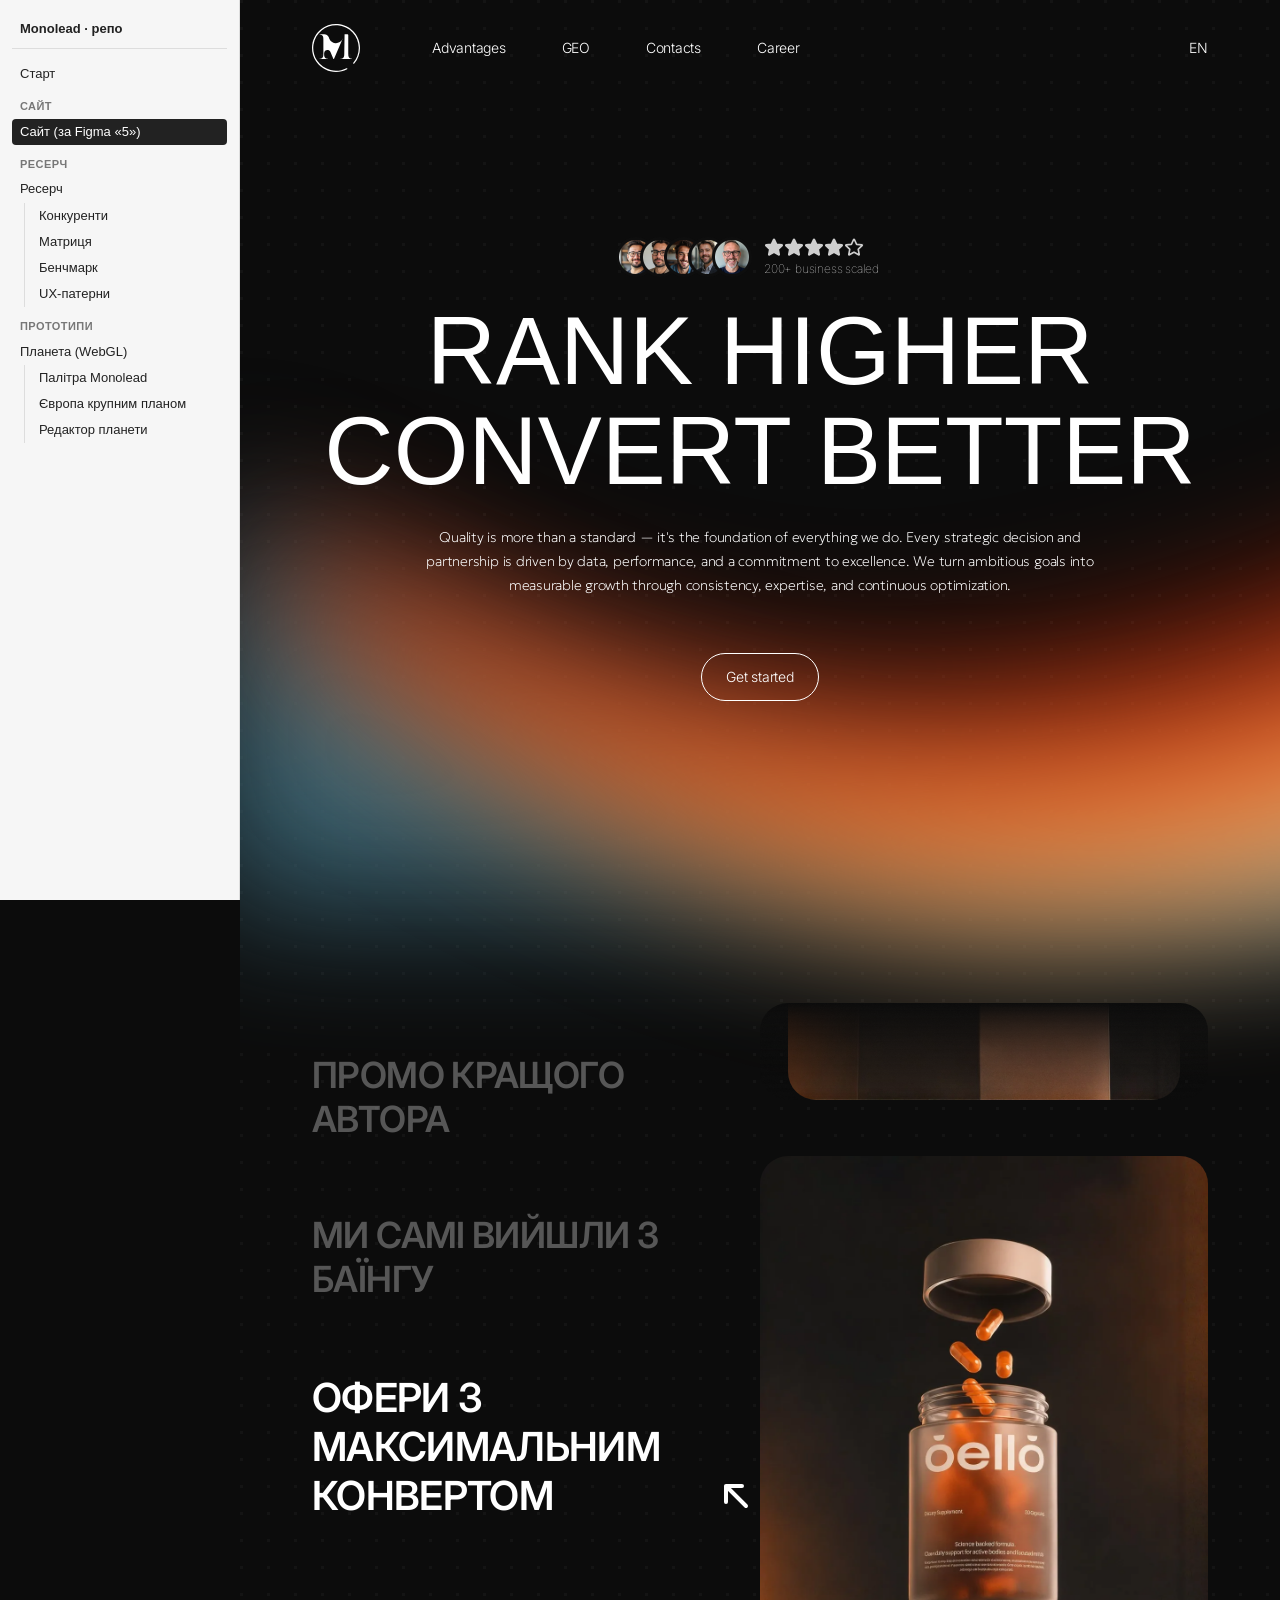
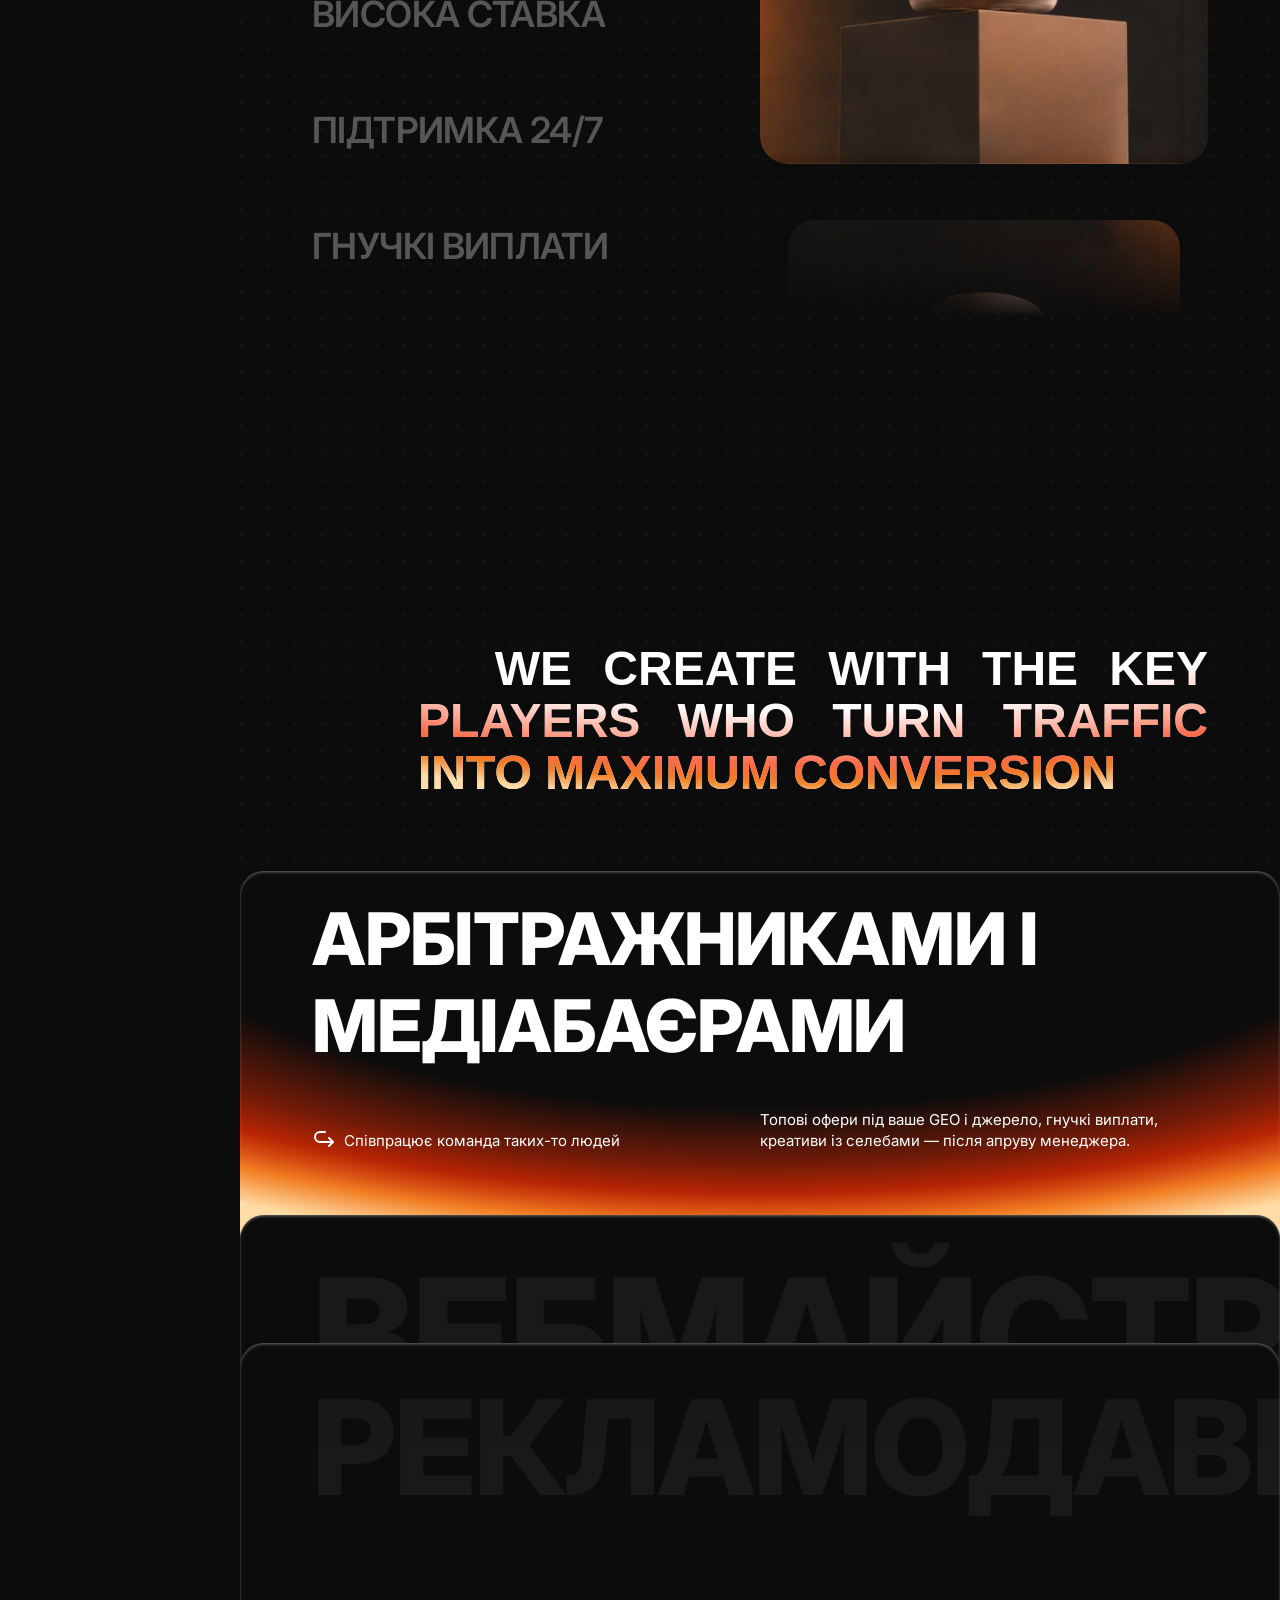
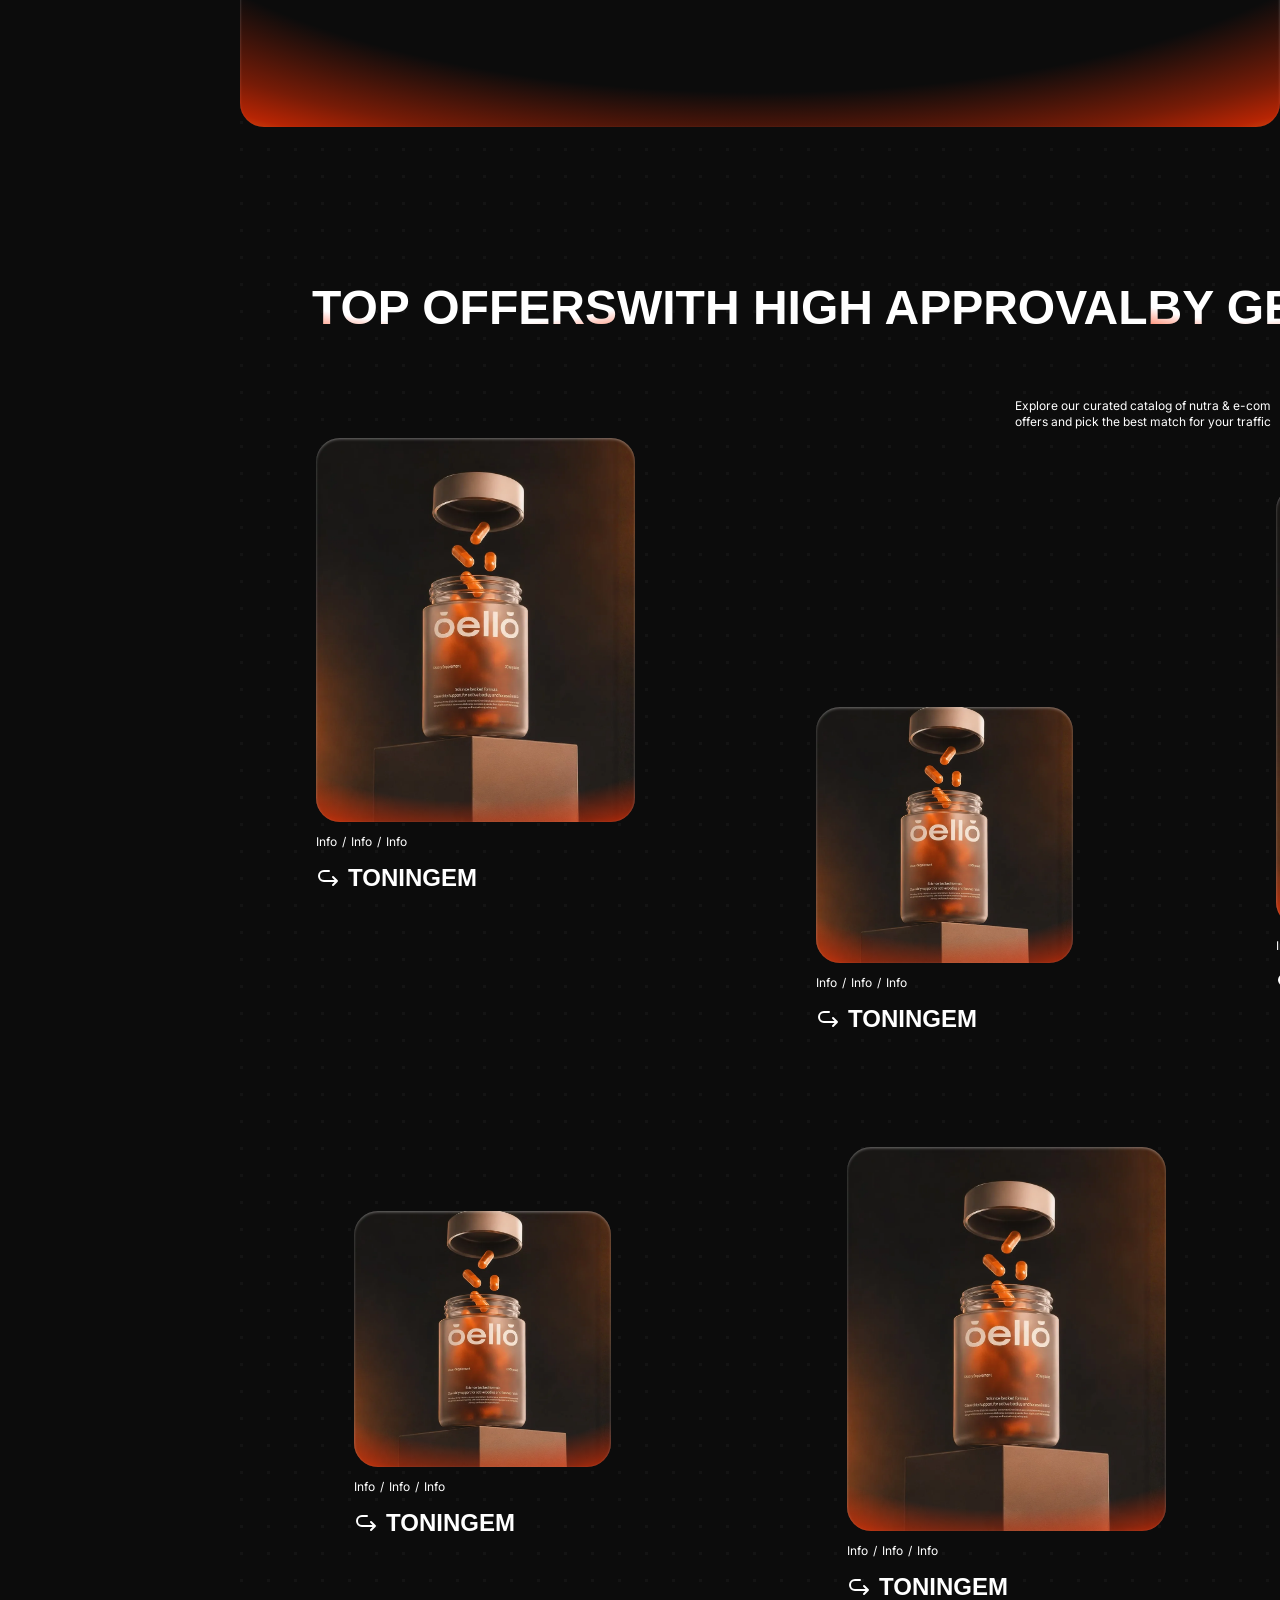
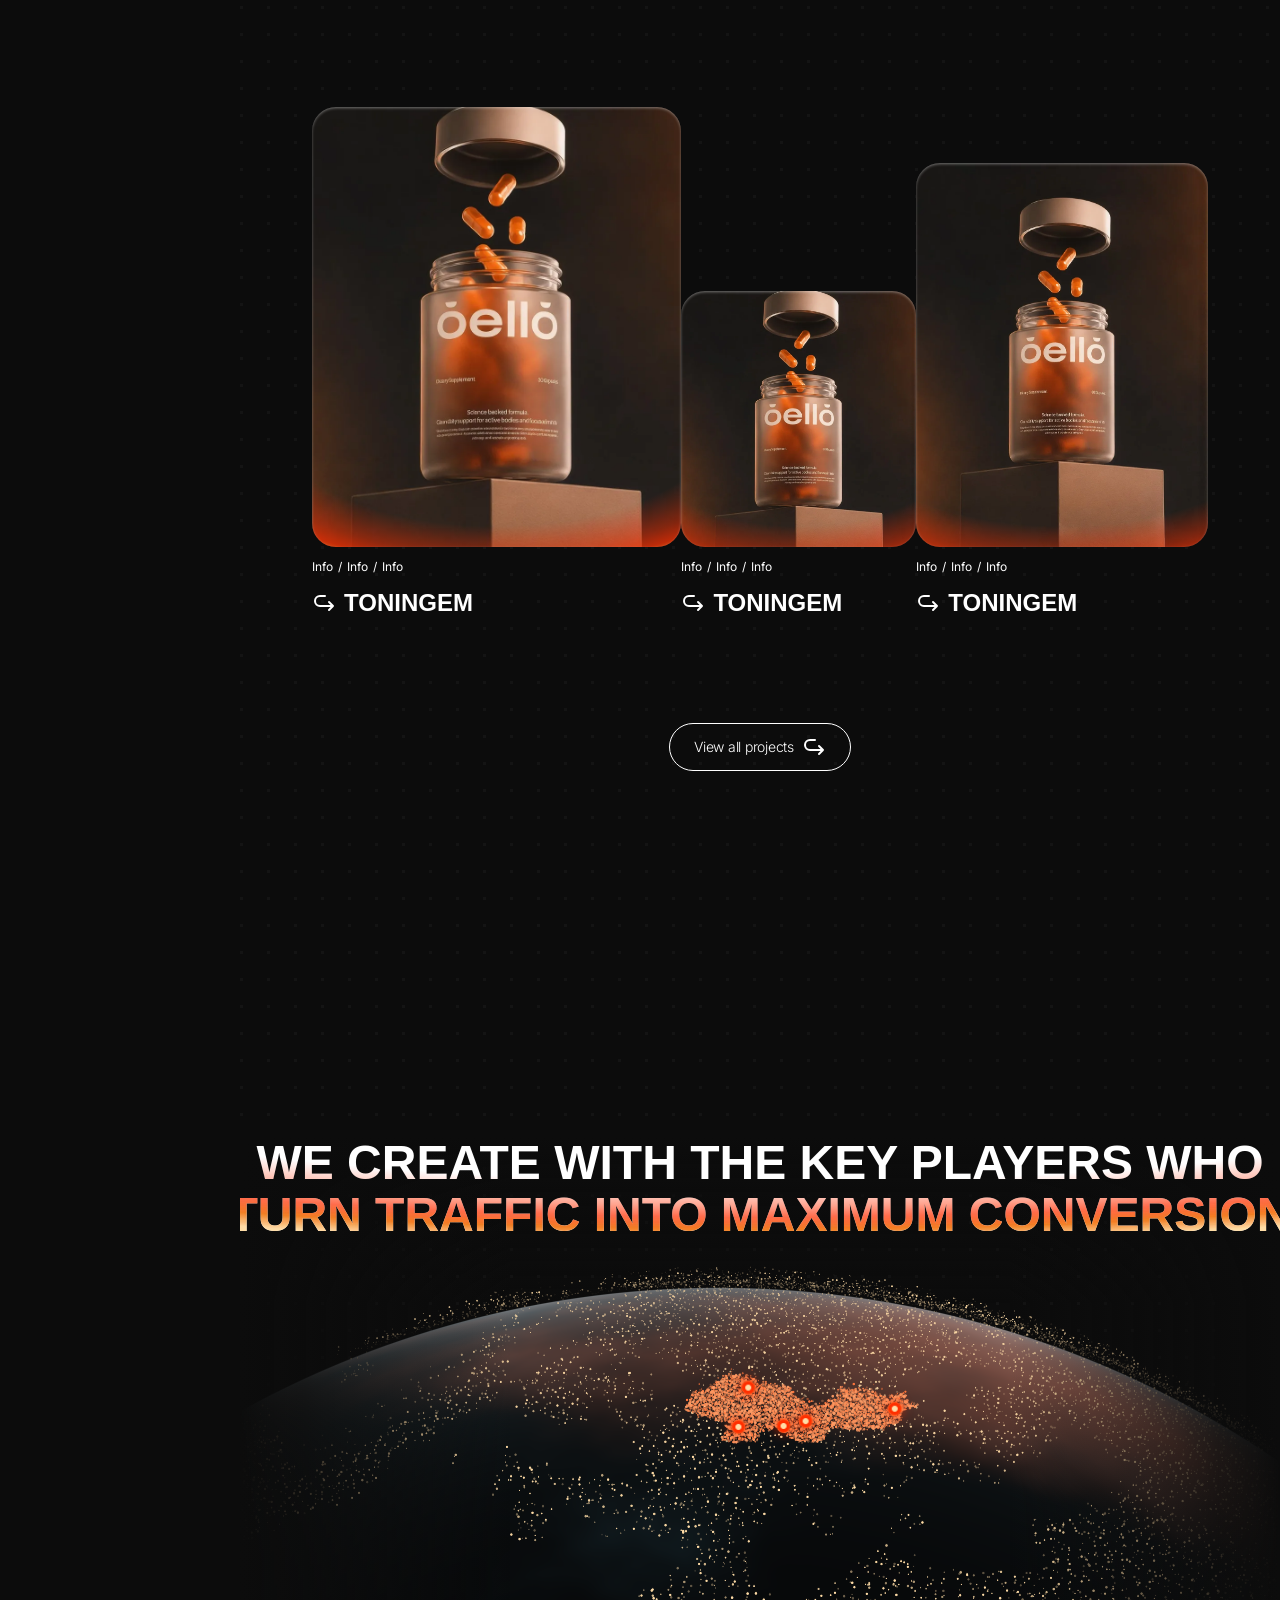
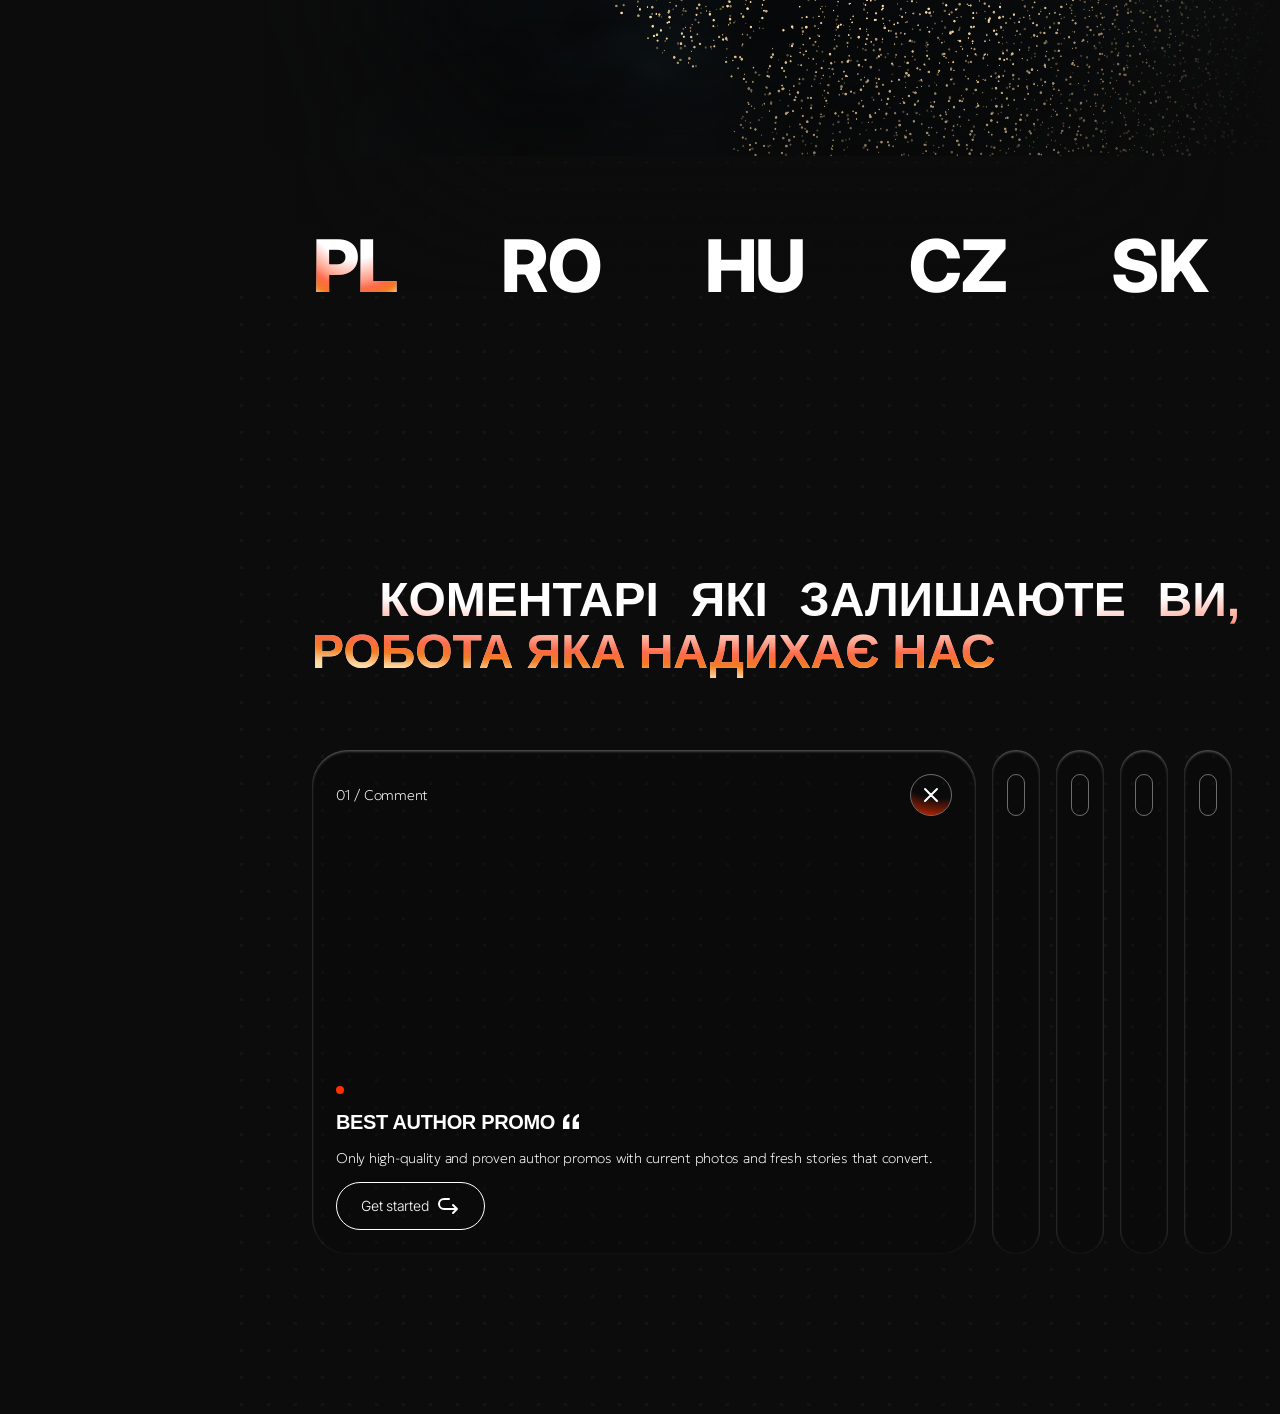
==== site/index.html @ 9d1eb590 "Site from Figma frame 5, globe prototypes, research links, landing plan - site/: HTML/CSS/JS of the " ====
<!doctype html>
<html lang="uk" data-root="../">
<head>
  <meta charset="utf-8">
  <meta name="viewport" content="width=device-width, initial-scale=1">
  <title>Monolead — Rank higher, convert better</title>
  <meta name="description" content="Monolead — CPA-мережа Nutra та E-com: топові офери з високим апрувом по GEO PL, RO, HU, CZ, SK.">
  <link rel="preconnect" href="https://fonts.googleapis.com">
  <link rel="preconnect" href="https://fonts.gstatic.com" crossorigin>
  <link rel="stylesheet" href="https://fonts.googleapis.com/css2?family=Geologica:wght@100&family=Google+Sans+Flex:wght@100;300&family=Inter:wght@400;600;800&display=swap">
  <link rel="stylesheet" href="../prototypes/globe/assets/css/globe.css">
  <link rel="stylesheet" href="assets/css/site.css">
  <link rel="stylesheet" href="../_nav/nav.css">
  <script src="../_nav/tree.js"></script>
  <script src="../_nav/nav.js" defer></script>
</head>
<body>
  <div class="page">
    <!-- Фонові точки (Figma «Tods») — у потоці сторінки, прокручуються разом із сайтом -->
    <div class="dots" aria-hidden="true"></div>

    <header class="header">
      <div class="header__left">
        <a class="header__logo" href="#top" aria-label="Monolead"><img src="assets/img/logo.svg" alt="Monolead" width="48" height="48"></a>
        <nav class="header__nav" aria-label="Головне меню">
          <a href="#advantages">Advantages</a>
          <a href="#geo">GEO</a>
          <a href="https://t.me/Monolead_account" target="_blank" rel="noopener">Contacts</a>
          <a href="#">Career</a>
        </nav>
      </div>
      <a class="header__lang" href="#">EN</a>
    </header>

    <main id="top">
      <!-- 1. Хіро -->
      <section class="hero" aria-labelledby="hero-title">
        <img class="hero__glow" src="assets/img/hero-glow.svg" alt="" width="1884" height="886">
        <div class="hero__inner">
          <div class="hero__top">
            <div class="proof">
              <div class="proof__faces">
                <img src="assets/img/avatar-1.png" alt="" width="40" height="40"><img src="assets/img/avatar-2.png" alt="" width="40" height="40"><img src="assets/img/avatar-3.png" alt="" width="40" height="40"><img src="assets/img/avatar-4.png" alt="" width="40" height="40"><img src="assets/img/avatar-5.png" alt="" width="40" height="40">
              </div>
              <div class="proof__rate">
                <div class="proof__stars" role="img" aria-label="4 з 5">
                  <img src="assets/img/star.svg" alt="" width="20" height="20"><img src="assets/img/star.svg" alt="" width="20" height="20"><img src="assets/img/star.svg" alt="" width="20" height="20"><img src="assets/img/star.svg" alt="" width="20" height="20"><img src="assets/img/star-empty.svg" alt="" width="20" height="20">
                </div>
                <p>200+ business scaled</p>
              </div>
            </div>
            <h1 id="hero-title">Rank higher<br>convert better</h1>
            <p class="hero__lead">Quality is more than a standard — it's the foundation of everything we do. Every strategic decision and partnership is driven by data, performance, and a commitment to excellence. We turn ambitious goals into measurable growth through consistency, expertise, and continuous optimization.</p>
          </div>
          <a class="pill" href="https://t.me/Monolead_account" target="_blank" rel="noopener">Get started</a>
        </div>
      </section>

      <!-- 2. Переваги -->
      <section class="adv" id="advantages" aria-label="Переваги">
        <ul class="adv__list">
          <li class="adv__item">Промо кращого автора<img src="assets/img/arrow-up-left.svg" alt="" width="48" height="48"></li>
          <li class="adv__item">Ми самі вийшли з баїнгу<img src="assets/img/arrow-up-left.svg" alt="" width="48" height="48"></li>
          <li class="adv__item is-on">Офери з максимальним конвертом<img src="assets/img/arrow-up-left.svg" alt="" width="48" height="48"></li>
          <li class="adv__item">Висока ставка<img src="assets/img/arrow-up-left.svg" alt="" width="48" height="48"></li>
          <li class="adv__item">Підтримка 24/7<img src="assets/img/arrow-up-left.svg" alt="" width="48" height="48"></li>
          <li class="adv__item">Гнучкі виплати<img src="assets/img/arrow-up-left.svg" alt="" width="48" height="48"></li>
        </ul>
        <div class="adv__media" aria-hidden="true">
          <img class="s" src="assets/img/offer-jar.webp" alt="" width="392" height="532" loading="lazy">
          <img class="l" src="assets/img/offer-jar.webp" alt="" width="448" height="608" loading="lazy">
          <img class="s" src="assets/img/offer-jar.webp" alt="" width="392" height="532" loading="lazy">
          <img class="adv__fade adv__fade--top" src="assets/img/fade.png" alt="" width="448" height="97">
          <img class="adv__fade adv__fade--bottom" src="assets/img/fade.png" alt="" width="448" height="97">
        </div>
      </section>

      <!-- 3. З ким працюємо -->
      <section class="who" aria-labelledby="who-title">
        <div class="who__head"><h2 class="display grad" id="who-title">We create with the key players who turn traffic into maximum conversion</h2></div>
        <div class="who__cards">
          <article class="card card--1">
            <h3 class="card__title">Арбітражниками і медіабаєрами</h3>
            <div class="card__foot">
              <div><img src="assets/img/arrow-undo.svg" alt="" width="24" height="24"><p>Співпрацює команда таких-то людей</p></div>
              <div><p>Топові офери під ваше GEO і джерело, гнучкі виплати, креативи із селебами — після апруву менеджера.</p></div>
            </div>
          </article>
          <article class="card card--2">
            <h3 class="card__title">Вебмайстрами</h3>
            <div class="card__foot">
              <div><img src="assets/img/arrow-undo.svg" alt="" width="24" height="24"><p>Співпрацює команда таких-то людей</p></div>
              <div><p style="max-width:276px">Монетизація трафіку сайту на перевірених Nutra та E-com оферах.</p></div>
            </div>
          </article>
          <article class="card card--3">
            <h3 class="card__title">Рекламодавцями</h3>
            <div class="card__foot">
              <div><img src="assets/img/arrow-undo.svg" alt="" width="24" height="24"><p>Співпрацює команда таких-то людей</p></div>
              <div><p style="max-width:214px">Трафік від перевірених вебів і баїнг-команд на ваш офер.</p></div>
            </div>
          </article>
        </div>
      </section>

      <!-- 4. Топ-офери -->
      <section class="offers" id="offers" aria-labelledby="offers-title">
        <h2 class="display offers__head" id="offers-title"><span class="grad t1">Top Offers</span><span>with high approval</span><span class="grad t3">by GEO.</span></h2>
        <p class="offers__note">Explore our curated catalog of nutra &amp; e-com offers and pick the best match for your traffic</p>
        <div class="offers__row1">
        <article class="offer offer--m" style="left:76px;top:0">
          <div class="offer__media"><img src="assets/img/offer-jar.webp" alt="[TODO: фото оферу]" loading="lazy" width="1034" height="1374"></div>
          <p class="offer__meta">Info / Info / Info</p>
          <a class="offer__name" href="#offers"><img src="assets/img/arrow-undo.svg" alt="" width="24" height="24">Toningem</a>
        </article>
        <article class="offer offer--s" style="left:576px;top:269px">
          <div class="offer__media"><img src="assets/img/offer-jar.webp" alt="[TODO: фото оферу]" loading="lazy" width="1034" height="1374"></div>
          <p class="offer__meta">Info / Info / Info</p>
          <a class="offer__name" href="#offers"><img src="assets/img/arrow-undo.svg" alt="" width="24" height="24">Toningem</a>
        </article>
        <article class="offer offer--l" style="left:1036px;top:48px">
          <div class="offer__media"><img src="assets/img/offer-jar.webp" alt="[TODO: фото оферу]" loading="lazy" width="1034" height="1374"></div>
          <p class="offer__meta">Info / Info / Info</p>
          <a class="offer__name" href="#offers"><img src="assets/img/arrow-undo.svg" alt="" width="24" height="24">Toningem</a>
        </article>
        </div>
        <div class="offers__row2">
        <article class="offer offer--s">
          <div class="offer__media"><img src="assets/img/offer-jar.webp" alt="[TODO: фото оферу]" loading="lazy" width="1034" height="1374"></div>
          <p class="offer__meta">Info / Info / Info</p>
          <a class="offer__name" href="#offers"><img src="assets/img/arrow-undo.svg" alt="" width="24" height="24">Toningem</a>
        </article>
        <article class="offer offer--m">
          <div class="offer__media"><img src="assets/img/offer-jar.webp" alt="[TODO: фото оферу]" loading="lazy" width="1034" height="1374"></div>
          <p class="offer__meta">Info / Info / Info</p>
          <a class="offer__name" href="#offers"><img src="assets/img/arrow-undo.svg" alt="" width="24" height="24">Toningem</a>
        </article>
        </div>
        <div class="offers__row3">
        <article class="offer offer--l">
          <div class="offer__media"><img src="assets/img/offer-jar.webp" alt="[TODO: фото оферу]" loading="lazy" width="1034" height="1374"></div>
          <p class="offer__meta">Info / Info / Info</p>
          <a class="offer__name" href="#offers"><img src="assets/img/arrow-undo.svg" alt="" width="24" height="24">Toningem</a>
        </article>
        <article class="offer offer--s">
          <div class="offer__media"><img src="assets/img/offer-jar.webp" alt="[TODO: фото оферу]" loading="lazy" width="1034" height="1374"></div>
          <p class="offer__meta">Info / Info / Info</p>
          <a class="offer__name" href="#offers"><img src="assets/img/arrow-undo.svg" alt="" width="24" height="24">Toningem</a>
        </article>
        <article class="offer offer--m">
          <div class="offer__media"><img src="assets/img/offer-jar.webp" alt="[TODO: фото оферу]" loading="lazy" width="1034" height="1374"></div>
          <p class="offer__meta">Info / Info / Info</p>
          <a class="offer__name" href="#offers"><img src="assets/img/arrow-undo.svg" alt="" width="24" height="24">Toningem</a>
        </article>
        </div>
        <a class="pill" href="#offers">View all projects <img src="assets/img/arrow-undo.svg" alt="" width="24" height="24"></a>
      </section>

      <!-- 5. Планета: GEO (живий WebGL-глобус з prototypes/globe, ракурс як у Figma) -->
      <section class="geo" id="geo" aria-labelledby="geo-title">
        <h2 class="display grad geo__title" id="geo-title">We create with the key players who turn traffic into maximum conversion</h2>
        <div class="geo__frame">
          <div class="globe" data-globe data-theme="monolead" data-settings='{"lit":"#c8401a","shade":"#060708","cloud":"#1d3640","rim":"#6fa3b5","dot":"#ffdca6","dotOpacity":1.3,"dotSize":0.75,"dotSoftness":0,"dotJitter":0.25,"dotLift":0.015,"twinkle":0.35,"lightAngle":55,"lightFront":-0.3,"terminator":0.6,"softness":0.35,"cloudAmount":0.35,"cloudDetail":0.1,"cloudTint":0.55,"cloudScale":2.2,"rimStrength":0.85,"rimPower":3.2,"dotDensity":3,"countries":["PL","CZ","SK","HU","RO"],"countryStep":0.12,"highlightIdle":1,"hlColor":"#ff5a1f","borderColor":"#ffd2a0","highlightEase":5,"swayAmp":6,"swayTilt":2,"swayPeriod":16,"size":3.2,"offsetX":-0.079,"offsetY":-2.685,"roll":29.9,"startLon":-23,"tilt":3,"spinSpeed":0,"hoverRadius":0.07,"hoverDrag":0.05,"hoverPush":0,"hoverScatter":0.05,"hoverGlow":1.4,"hoverGrow":1.1,"hoverEase":2.2}'>
            <canvas aria-hidden="true"></canvas>
            <button class="globe__marker" data-lat="52.23" data-lon="21.01" data-country="PL" aria-label="Польща">+</button>
            <button class="globe__marker" data-lat="50.08" data-lon="14.44" data-country="CZ" aria-label="Чехія">+</button>
            <button class="globe__marker" data-lat="48.15" data-lon="17.11" data-country="SK" aria-label="Словаччина">+</button>
            <button class="globe__marker" data-lat="47.5" data-lon="19.04" data-country="HU" aria-label="Угорщина">+</button>
            <button class="globe__marker" data-lat="44.43" data-lon="26.1" data-country="RO" aria-label="Румунія">+</button>
          </div>
          <div class="geo__vignette"></div>
          <div class="geo__fade"></div>
        </div>
        <div class="geo__list" role="group" aria-label="GEO: наведіть, щоб підсвітити країну">
          <button type="button" class="is-on" data-globe-country="PL" aria-label="Польща">PL</button>
          <button type="button" data-globe-country="RO" aria-label="Румунія">RO</button>
          <button type="button" data-globe-country="HU" aria-label="Угорщина">HU</button>
          <button type="button" data-globe-country="CZ" aria-label="Чехія">CZ</button>
          <button type="button" data-globe-country="SK" aria-label="Словаччина">SK</button>
        </div>
      </section>

      <!-- 6. Коментарі -->
      <section class="comments" aria-labelledby="comments-title">
        <h2 class="display grad comments__title" id="comments-title">Коментарі які залишаюте ви, робота яка надихає нас</h2>
        <div class="comments__row">
        <article class="cm is-open">
          <div class="cm__top"><span class="cm__num">01 / Comment</span><button class="cm__btn" type="button" aria-expanded="true" aria-label="Згорнути коментар 1"><img class="plus" src="assets/img/plus.svg" alt="" width="24" height="24"><img class="x" src="assets/img/close.svg" alt="" width="24" height="24"></button></div>
          <div class="cm__body">
            <img class="cm__dot" src="assets/img/dot-red.svg" alt="" width="8" height="8">
            <div class="cm__head"><h3>BEST AUTHOR PROMO</h3><img class="q" src="assets/img/quote.svg" alt="" width="16" height="15"></div>
            <p class="cm__text">Only high-quality and proven author promos with current photos and fresh stories that convert.</p>
            <a class="pill" href="https://t.me/Monolead_account" target="_blank" rel="noopener">Get started <img src="assets/img/arrow-undo.svg" alt="" width="24" height="24"></a>
          </div>
        </article>
        <article class="cm">
          <div class="cm__top"><span class="cm__num">02 / Comment</span><button class="cm__btn" type="button" aria-expanded="false" aria-label="Відкрити коментар 2"><img class="plus" src="assets/img/plus.svg" alt="" width="24" height="24"><img class="x" src="assets/img/close.svg" alt="" width="24" height="24"></button></div>
          <div class="cm__body">
            <img class="cm__dot" src="assets/img/dot-red.svg" alt="" width="8" height="8">
            <div class="cm__head"><h3>BEST AUTHOR PROMO</h3><img class="q" src="assets/img/quote.svg" alt="" width="16" height="15"></div>
            <p class="cm__text">Only high-quality and proven author promos with current photos and fresh stories that convert.</p>
            <a class="pill" href="https://t.me/Monolead_account" target="_blank" rel="noopener">Get started <img src="assets/img/arrow-undo.svg" alt="" width="24" height="24"></a>
          </div>
        </article>
        <article class="cm">
          <div class="cm__top"><span class="cm__num">03 / Comment</span><button class="cm__btn" type="button" aria-expanded="false" aria-label="Відкрити коментар 3"><img class="plus" src="assets/img/plus.svg" alt="" width="24" height="24"><img class="x" src="assets/img/close.svg" alt="" width="24" height="24"></button></div>
          <div class="cm__body">
            <img class="cm__dot" src="assets/img/dot-red.svg" alt="" width="8" height="8">
            <div class="cm__head"><h3>BEST AUTHOR PROMO</h3><img class="q" src="assets/img/quote.svg" alt="" width="16" height="15"></div>
            <p class="cm__text">Only high-quality and proven author promos with current photos and fresh stories that convert.</p>
            <a class="pill" href="https://t.me/Monolead_account" target="_blank" rel="noopener">Get started <img src="assets/img/arrow-undo.svg" alt="" width="24" height="24"></a>
          </div>
        </article>
        <article class="cm">
          <div class="cm__top"><span class="cm__num">04 / Comment</span><button class="cm__btn" type="button" aria-expanded="false" aria-label="Відкрити коментар 4"><img class="plus" src="assets/img/plus.svg" alt="" width="24" height="24"><img class="x" src="assets/img/close.svg" alt="" width="24" height="24"></button></div>
          <div class="cm__body">
            <img class="cm__dot" src="assets/img/dot-red.svg" alt="" width="8" height="8">
            <div class="cm__head"><h3>BEST AUTHOR PROMO</h3><img class="q" src="assets/img/quote.svg" alt="" width="16" height="15"></div>
            <p class="cm__text">Only high-quality and proven author promos with current photos and fresh stories that convert.</p>
            <a class="pill" href="https://t.me/Monolead_account" target="_blank" rel="noopener">Get started <img src="assets/img/arrow-undo.svg" alt="" width="24" height="24"></a>
          </div>
        </article>
        <article class="cm">
          <div class="cm__top"><span class="cm__num">05 / Comment</span><button class="cm__btn" type="button" aria-expanded="false" aria-label="Відкрити коментар 5"><img class="plus" src="assets/img/plus.svg" alt="" width="24" height="24"><img class="x" src="assets/img/close.svg" alt="" width="24" height="24"></button></div>
          <div class="cm__body">
            <img class="cm__dot" src="assets/img/dot-red.svg" alt="" width="8" height="8">
            <div class="cm__head"><h3>BEST AUTHOR PROMO</h3><img class="q" src="assets/img/quote.svg" alt="" width="16" height="15"></div>
            <p class="cm__text">Only high-quality and proven author promos with current photos and fresh stories that convert.</p>
            <a class="pill" href="https://t.me/Monolead_account" target="_blank" rel="noopener">Get started <img src="assets/img/arrow-undo.svg" alt="" width="24" height="24"></a>
          </div>
        </article>
        </div>
      </section>
    </main>
  </div>

  <script src="../prototypes/globe/assets/js/globe-land.js"></script>
  <script src="../prototypes/globe/assets/js/globe-countries.js"></script>
  <script src="../prototypes/globe/assets/js/globe.js"></script>
  <script src="assets/js/site.js"></script>
</body>
</html>
---- prototypes/globe/assets/css/globe.css ----
/* Globe — WebGL-планета (assets/js/globe.js) */
.globe {
  position: relative;
  width: 100%;
  aspect-ratio: 1 / 1;
  max-width: 760px;
  margin-inline: auto;
  touch-action: pan-y;
  user-select: none;
}
.globe canvas {
  position: absolute;
  inset: 0;
  width: 100%;
  height: 100%;
  cursor: grab;
}
.globe.is-dragging canvas { cursor: grabbing; }
.globe.is-country-hover canvas { cursor: pointer; }

.globe__marker {
  position: absolute;
  top: 0;
  left: 0;
  width: 28px;
  height: 28px;
  display: grid;
  place-items: center;
  border: 0;
  border-radius: 7px;
  background: rgba(40, 40, 44, 0.82);
  color: #fff;
  font: 400 18px/1 system-ui, sans-serif;
  backdrop-filter: blur(6px);
  -webkit-backdrop-filter: blur(6px);
  cursor: pointer;
  will-change: transform, opacity;
  transition: background-color 0.2s;
}
.globe__marker:hover,
.globe__marker:focus-visible { background: rgba(20, 20, 22, 0.95); outline: none; }
.globe__marker::after {
  content: attr(aria-label);
  position: absolute;
  left: 50%;
  bottom: calc(100% + 8px);
  transform: translateX(-50%) translateY(4px);
  padding: 6px 10px;
  border-radius: 8px;
  background: #111;
  color: #fff;
  font-size: 13px;
  white-space: nowrap;
  opacity: 0;
  pointer-events: none;
  transition: opacity 0.2s, transform 0.2s;
}
.globe__marker:hover::after,
.globe__marker:focus-visible::after { opacity: 1; transform: translateX(-50%); }

.globe--fallback canvas { display: none; }

.globe[data-theme="dark"] .globe__marker { background: rgba(255, 255, 255, 0.16); border: 1px solid rgba(255, 255, 255, 0.22); }
.globe[data-theme="dark"] .globe__marker:hover,
.globe[data-theme="dark"] .globe__marker:focus-visible { background: rgba(255, 255, 255, 0.28); }

/* Тема Monolead: мітки-вогники в палітрі сайту (#0c0c0c / #ff2f00 / #f27f24 / #ffdca6) */
/* Маленький вогник замість квадрата «+»: сусідні країни (PL, CZ, SK, HU) не налазять одна на одну.
   Видима крапка ~12px, зона кліку 22px. transform мітки щокадру задає globe.js — тому анімація на ::before. */
.globe[data-theme="monolead"] .globe__marker {
  width: 22px;
  height: 22px;
  border: 0;
  border-radius: 50%;
  font-size: 0;
  backdrop-filter: none;
  -webkit-backdrop-filter: none;
  background: radial-gradient(circle, #ffdca6 0 2.5px, #ff2f00 3.5px 6px, rgba(255, 47, 0, 0) 7px);
  filter: drop-shadow(0 0 6px rgba(255, 47, 0, 0.9));
}
.globe[data-theme="monolead"] .globe__marker::before {
  content: "";
  position: absolute;
  inset: 4px;
  border-radius: 50%;
  border: 1.5px solid rgba(255, 90, 31, 0.9);
  animation: globe-pulse 2.4s ease-out infinite;
  pointer-events: none;
}
.globe[data-theme="monolead"] .globe__marker:hover,
.globe[data-theme="monolead"] .globe__marker:focus-visible {
  background: radial-gradient(circle, #ffffff 0 3px, #f27f24 4px 7.5px, rgba(242, 127, 36, 0) 8.5px);
  filter: drop-shadow(0 0 10px rgba(242, 127, 36, 1));
}
@keyframes globe-pulse {
  0% { transform: scale(1); opacity: 0.9; }
  100% { transform: scale(2.6); opacity: 0; }
}
@media (prefers-reduced-motion: reduce) {
  .globe[data-theme="monolead"] .globe__marker::before { animation: none; opacity: 0.5; }
}
.globe[data-theme="monolead"] .globe__marker::after {
  background: #0c0c0c;
  color: #ffdca6;
  border: 1px solid rgba(255, 220, 166, 0.3);
}
---- site/assets/css/site.css ----
/* Monolead — сайт за Figma-кадром «5» (node 9700:87). Ширина макета 1512px, desktop-first. */
:root {
  --bg: #0c0c0c;
  --white: #fff;
  --fire: #ff2f00;
  --orange: #f27f24;
  --cream: #ffdca6;
  --line-soft: rgba(255, 255, 255, .4);
  --inset: inset 0 1.188px 2.734px rgba(255, 255, 255, .35);
  --f-display: "Helvetica Neue", Helvetica, Arial, sans-serif;
  --f-ui: "Google Sans Flex", "Google Sans", Inter, system-ui, sans-serif;
  --f-thin: Geologica, Inter, system-ui, sans-serif;
  --f-text: Inter, system-ui, sans-serif;
  --pad: 72px;
  /* Помаранчеве «сяйво» по нижньому краю карток: еліпс з центром угорі блоку, колір — лише біля краю */
  --glow: radial-gradient(ellipse 100% 100% at 50% 0%,
    rgba(255, 47, 0, 0) 61.5%, rgba(255, 47, 0, .44) 76.9%, rgba(255, 47, 0, .7) 83.8%,
    rgba(249, 87, 18, .85) 87.9%, #f27f24 92%, #f59644 94%, #f9ae65 96%, #fcc585 98%, #ffdca6 100%);
}
* { box-sizing: border-box; }
html { scroll-behavior: smooth; }
body { margin: 0; background: var(--bg); color: var(--white); font: 400 15px/1.4 var(--f-text); -webkit-font-smoothing: antialiased; }
img { display: block; max-width: 100%; }
a { color: inherit; text-decoration: none; }
button { font: inherit; color: inherit; background: none; border: 0; padding: 0; cursor: pointer; }
:focus-visible { outline: 2px solid var(--orange); outline-offset: 3px; }
@media (prefers-reduced-motion: reduce) { html { scroll-behavior: auto; } * { transition: none !important; } }

.page { position: relative; max-width: 1512px; margin: 0 auto; overflow-x: clip; padding-bottom: 160px; }
.page > *:not(.dots) { position: relative; z-index: 1; }
main > section { position: relative; }

/* Фонові точки (Figma «Tods»): сітка 27px, крапка 3px #d9d9d9, прозорість шару 4%.
   Шар лежить у потоці сторінки, тому прокручується разом із сайтом. */
.dots {
  position: absolute; inset: 0; z-index: 0; pointer-events: none; opacity: .04;
  background: radial-gradient(circle at 1.5px 1.5px, #d9d9d9 1.5px, transparent 1.6px) 0 0 / 27px 27px;
}

/* Текст з градієнтом (білий → помаранчевий → кремовий), як у Figma: картинка-градієнт поверх білого */
.grad {
  color: transparent; -webkit-background-clip: text; background-clip: text;
  background-image: url("../img/text-gradient.webp"), linear-gradient(#fff, #fff);
  background-repeat: no-repeat, repeat;
  background-size: 108.36% 150.81%, auto;
  background-position: 49.46% 98.1%, 0 0;
}

.display { font: 700 48px/52px var(--f-display); text-transform: uppercase; margin: 0; }

/* Кнопка-контур */
.pill {
  display: inline-flex; align-items: center; justify-content: center; gap: 8px; height: 48px; padding: 16px 24px;
  border: .5px solid var(--white); border-radius: 100px;
  font: 300 14px/16px var(--f-ui); letter-spacing: -.017em; white-space: nowrap;
  transition: background-color .25s, color .25s;
}
.pill:hover { background: var(--white); color: var(--bg); }
.pill:hover img { filter: invert(1); }
.pill img { width: 24px; height: 24px; }

/* ---------- Хедер ---------- */
.header { display: flex; align-items: center; justify-content: space-between; padding: 24px var(--pad) 0; }
.header__left { display: flex; align-items: center; gap: 72px; }
.header__logo img { width: 48px; height: 48px; }
.header__nav { display: flex; gap: 56px; }
.header__nav a, .header__lang { font: 300 14px/16px var(--f-ui); letter-spacing: -.017em; opacity: 1; transition: opacity .2s; }
.header__nav a:hover, .header__lang:hover { opacity: .6; }

/* ---------- Хіро ---------- */
.hero { height: 1100px; margin-top: -72px; }
.hero__glow { position: absolute; left: -177.6px; top: 190.4px; width: 1884.2px; height: 885.6px; max-width: none; pointer-events: none; }
.hero__inner { position: absolute; left: 50%; top: 236.5px; transform: translateX(-50%); width: 878px; display: flex; flex-direction: column; align-items: center; gap: 56px; }
.hero__top { display: flex; flex-direction: column; align-items: center; gap: 24px; width: 100%; }
.proof { display: flex; gap: 12px; align-items: flex-start; }
.proof__faces { display: flex; }
.proof__faces img { width: 40px; height: 40px; margin-right: -16px; }
.proof__faces img:last-child { margin-right: 0; }
.proof__rate { display: flex; flex-direction: column; gap: 4px; width: 140px; }
.proof__stars { display: flex; }
.proof__stars img { width: 20px; height: 20px; }
.proof__rate p { margin: 0; font: 100 12px/16px var(--f-ui); letter-spacing: -.017em; }
.hero h1 { margin: 0; width: 976px; font: 500 96px/100px var(--f-display); text-transform: uppercase; text-align: center; }
.hero__lead { margin: 0; width: 714px; font: 100 14px/24px var(--f-thin); letter-spacing: -.017em; text-align: center; }

/* ---------- Переваги ---------- */
.adv { display: flex; align-items: center; justify-content: space-between; height: 512px; margin: 104px var(--pad) 0; }
.adv__list { list-style: none; margin: 0; padding: 0; display: flex; flex-direction: column; gap: 72px; }
.adv__item { display: flex; align-items: flex-end; gap: 16px; font: 600 36px/normal var(--f-text); letter-spacing: -.017em; text-transform: uppercase; opacity: .3; cursor: default; transition: opacity .3s, font-size .3s; }
.adv__item img { width: 48px; height: 48px; display: none; }
.adv__item.is-on { opacity: 1; font-size: 40px; }
.adv__item.is-on img { display: block; }
.adv__media { position: relative; width: 448px; height: 914px; flex: none; overflow: hidden; display: flex; flex-direction: column; align-items: center; justify-content: center; gap: 56px; }
.adv__media > img { border-radius: 28px; object-fit: cover; flex: none; }
.adv__media .s { width: 392px; height: 532px; }
.adv__media .l { width: 448px; height: 608px; }
.adv__fade { position: absolute; left: 0; width: 448px; height: 97px; pointer-events: none; }
.adv__fade--top { top: 0; }
.adv__fade--bottom { bottom: 0; transform: scaleY(-1); }

/* ---------- Для кого ---------- */
.who { margin-top: 526.5px; }
.who__head { display: flex; justify-content: flex-end; padding: 0 var(--pad); }
.who__head .display { width: 790px; text-align: justify; text-indent: 1.6em; }
.who__cards { margin-top: 72px; display: flex; flex-direction: column; }
.card {
  position: relative; height: 384px; padding: 24px var(--pad) 104px; border-radius: 24px; overflow: hidden;
  background: var(--bg); box-shadow: var(--inset); display: flex; flex-direction: column; justify-content: space-between;
}
.card::before { content: ""; position: absolute; left: 0; width: 100%; height: 384px; background: var(--glow); pointer-events: none; }
.card--1 { margin-bottom: -40px; }
.card--1::before { bottom: -.5px; }
.card--2 { margin-bottom: -256px; }
.card--2::before, .card--3::before { top: 113px; }
.card > * { position: relative; }
.card__title { margin: 0; font: 800 72.544px/normal var(--f-text); letter-spacing: -.017em; text-transform: uppercase; }
.card--2 .card__title { font-size: 159.144px; opacity: .05; }
.card--3 .card__title { font-size: 131.728px; opacity: .05; }
.card__foot { display: flex; align-items: flex-end; justify-content: space-between; }
.card__foot > div { width: 520px; display: flex; gap: 8px; align-items: flex-end; }
.card__foot p { margin: 0; font: 400 15px/1.4 var(--f-text); max-width: 400px; }
.card__foot img { width: 24px; height: 24px; }
.card--3 .card__foot { opacity: 0; }

/* ---------- Топ-офери ---------- */
.offers { margin-top: 155px; display: flex; flex-direction: column; align-items: center; gap: 104px; }
.offers__head { width: 100%; display: flex; justify-content: space-between; padding: 0 var(--pad); white-space: nowrap; }
.offers__head .t1 { background-position: 40.2% 22.12%, 0 0; background-size: 108.43% 151.69%, auto; }
.offers__head .t3 { background-position: 55.04% 33.98%, 0 0; background-size: 108.45% 150.93%, auto; }
.offers__note { position: absolute; left: 775px; top: 116px; width: 261px; margin: 0; font: 400 12px/1.4 var(--f-text); }
.offers__row1 { position: relative; width: 100%; height: 605px; }
.offers__row1 .offer { position: absolute; }
.offers__row2 { display: flex; gap: 236px; align-items: center; }
.offers__row3 { width: 100%; display: flex; justify-content: space-between; align-items: flex-end; padding: 0 var(--pad); }

.offer { display: flex; flex-direction: column; gap: 12px; }
.offer--s { width: 257px; } .offer--m { width: 319px; } .offer--l { width: 404px; }
.offer__media { position: relative; border-radius: 24px; overflow: hidden; background: var(--bg); box-shadow: var(--inset); }
.offer--s .offer__media { height: 256px; } .offer--m .offer__media { height: 384px; } .offer--l .offer__media { height: 440px; }
.offer__media img { position: absolute; left: 50%; top: 50%; width: 102.23%; height: 112.5%; max-width: none; transform: translate(-50%, -50%) scale(1); object-fit: cover; transition: transform .6s cubic-bezier(.2, .8, .2, 1); }
.offer--s .offer__media img { height: 139%; }
.offer--l .offer__media img { width: 115%; height: 140%; }
.offer__media::after { content: ""; position: absolute; left: 50%; bottom: -48px; width: 125%; height: 179px; transform: translateX(-50%); background: var(--glow); pointer-events: none; }
.offer--l .offer__media::after { width: 100%; }
.offer__media::before { content: ""; position: absolute; inset: 0; z-index: 2; border-radius: inherit; box-shadow: var(--inset); pointer-events: none; }
.offer:hover .offer__media img { transform: translate(-50%, -50%) scale(1.05); }
.offer__meta { margin: 0; font: 400 12px/16px var(--f-text); word-spacing: 2px; }
.offer__name { display: flex; align-items: center; gap: 8px; font: 700 24px/32px var(--f-display); text-transform: uppercase; }
.offer__name img { width: 24px; height: 24px; }

/* ---------- Планета / GEO ---------- */
.geo { margin-top: 366px; height: 756px; }
.geo__title { position: absolute; z-index: 3; left: 50%; top: 0; transform: translateX(-50%); width: 1104px; text-align: center; pointer-events: none; }
.geo__frame { position: absolute; inset: 0; overflow: hidden; }
.geo .globe { position: absolute; left: 0; top: 0; width: 100%; height: auto; aspect-ratio: 1512 / 900; max-width: none; margin: 0; }
.geo .globe__marker { z-index: 2; }
.geo__vignette { position: absolute; inset: 0; z-index: 1; pointer-events: none;
  background:
    linear-gradient(90deg, var(--bg) 0%, rgba(12,12,12,.85) 6%, rgba(12,12,12,0) 26%, rgba(12,12,12,0) 74%, rgba(12,12,12,.85) 94%, var(--bg) 100%),
    linear-gradient(180deg, var(--bg) 0%, rgba(12,12,12,0) 22%); }
.geo__fade { position: absolute; left: 0; right: 0; bottom: 0; height: 273px; z-index: 1; pointer-events: none; background: linear-gradient(180deg, rgba(12,12,12,0) 0%, var(--bg) 107%); }
.geo__list { position: absolute; z-index: 3; left: 50%; bottom: -16px; transform: translateX(-50%); display: flex; gap: 104px; white-space: nowrap; }
.geo__list button { font: 800 72.544px/normal var(--f-text); letter-spacing: -.017em; text-transform: uppercase; color: var(--white); transition: opacity .25s; }
.geo__list button.is-on {
  color: transparent; -webkit-background-clip: text; background-clip: text;
  background-image: url("../img/text-gradient.webp"), linear-gradient(#fff, #fff);
  background-repeat: no-repeat, repeat; background-size: 108.36% 150.81%, auto; background-position: 49.46% 98.1%, 0 0;
}
.geo__list:hover button:not(.is-on) { opacity: .5; }
.globe--fallback { background: url("../img/planet.webp") 0 0 / 100% auto no-repeat; }

/* ---------- Коментарі ---------- */
.comments { margin-top: 281px; }
.comments__title { width: 928px; margin-left: var(--pad); text-align: justify; text-indent: 1.4em; }
.comments__row { margin-top: 72px; height: 504px; display: flex; gap: 16px; padding: 0 var(--pad); }
.cm {
  position: relative; flex: 1 1 0; min-width: 0; height: 100%; padding: 24px; border-radius: 36px; overflow: hidden;
  background: rgba(0, 0, 0, .2); box-shadow: var(--inset); display: flex; flex-direction: column; gap: 8px;
  transition: flex-basis .5s cubic-bezier(.2, .8, .2, 1), flex-grow .5s cubic-bezier(.2, .8, .2, 1);
}
.cm.is-open { flex: 0 0 664px; }
.cm__top { display: flex; align-items: center; justify-content: center; }
.cm.is-open .cm__top { justify-content: space-between; }
.cm__num { display: none; font: 100 14px/16px var(--f-thin); letter-spacing: -.017em; }
.cm.is-open .cm__num { display: block; }
.cm__btn { position: relative; overflow: hidden; display: flex; padding: 8px; border: 1px solid var(--line-soft); border-radius: 1000px; transition: border-color .2s; }
.cm__btn:hover { border-color: var(--white); }
.cm__btn img { position: relative; width: 24px; height: 24px; }
.cm__btn .x { display: none; }
.cm.is-open .cm__btn .x { display: block; }
.cm.is-open .cm__btn .plus { display: none; }
.cm.is-open .cm__btn::before { content: ""; position: absolute; left: -17px; bottom: -15px; width: 97px; height: 83px; border-radius: 60px; background: var(--glow); }
.cm__body { flex: 1; display: flex; flex-direction: column; justify-content: flex-end; gap: 16px; min-width: 0; }
.cm__dot { width: 8px; height: 8px; }
.cm__head { display: flex; align-items: center; gap: 8px; min-width: 0; }
.cm__head h3 { margin: 0; font: 700 20px/24px var(--f-display); letter-spacing: -.017em; white-space: nowrap; overflow: hidden; text-overflow: ellipsis; }
.cm__head .q { width: 16px; height: 15px; flex: none; display: none; }
.cm__text, .cm .pill { display: none; }
.cm.is-open .cm__head .q { display: block; }
.cm.is-open .cm__text { display: block; margin: 0; font: 100 14px/16px var(--f-thin); letter-spacing: -.017em; }
.cm.is-open .pill { display: inline-flex; align-self: flex-start; }
---- _nav/nav.css ----
/* Навігатор репо — нейтральний інструмент, не частина продукту. */
.repo-nav {
  --nav-w: 240px;
  --nav-bg: #f6f6f6;
  --nav-fg: #222;
  --nav-muted: #777;
  --nav-line: #ddd;
  --nav-hover: #e9e9e9;
  --nav-current-bg: #222;
  --nav-current-fg: #fff;

  position: fixed;
  inset: 0 auto 0 0;
  width: var(--nav-w);
  overflow-y: auto;
  box-sizing: border-box;
  padding: 16px 12px;
  background: var(--nav-bg);
  color: var(--nav-fg);
  border-right: 1px solid var(--nav-line);
  font: 13px/1.4 -apple-system, BlinkMacSystemFont, "Segoe UI", Roboto, sans-serif;
  z-index: 2147483000;
}

@media (prefers-color-scheme: dark) {
  .repo-nav {
    --nav-bg: #1c1c1c;
    --nav-fg: #ddd;
    --nav-muted: #888;
    --nav-line: #333;
    --nav-hover: #2a2a2a;
    --nav-current-bg: #ddd;
    --nav-current-fg: #111;
  }
}

body.has-repo-nav { padding-left: 240px; }

.repo-nav ul { list-style: none; margin: 0; padding: 0; }
.repo-nav a {
  display: block;
  padding: 4px 8px;
  border-radius: 4px;
  color: inherit;
  text-decoration: none;
}
.repo-nav a:hover { background: var(--nav-hover); }

.repo-nav .nav-head {
  font-weight: 600;
  margin-bottom: 12px;
  padding-bottom: 10px;
  border-bottom: 1px solid var(--nav-line);
  border-radius: 0;
}

.repo-nav .nav-branch { margin-top: 12px; }
.repo-nav .nav-branch-label {
  display: block;
  padding: 0 8px 4px;
  font-size: 11px;
  font-weight: 600;
  text-transform: uppercase;
  letter-spacing: .04em;
  color: var(--nav-muted);
}

.repo-nav .nav-children {
  margin-left: 12px;
  padding-left: 6px;
  border-left: 1px solid var(--nav-line);
}

.repo-nav a.nav-current {
  background: var(--nav-current-bg);
  color: var(--nav-current-fg);
}

@media (max-width: 720px) {
  .repo-nav {
    position: static;
    width: auto;
    border-right: 0;
    border-bottom: 1px solid var(--nav-line);
  }
  body.has-repo-nav { padding-left: 0; }
}
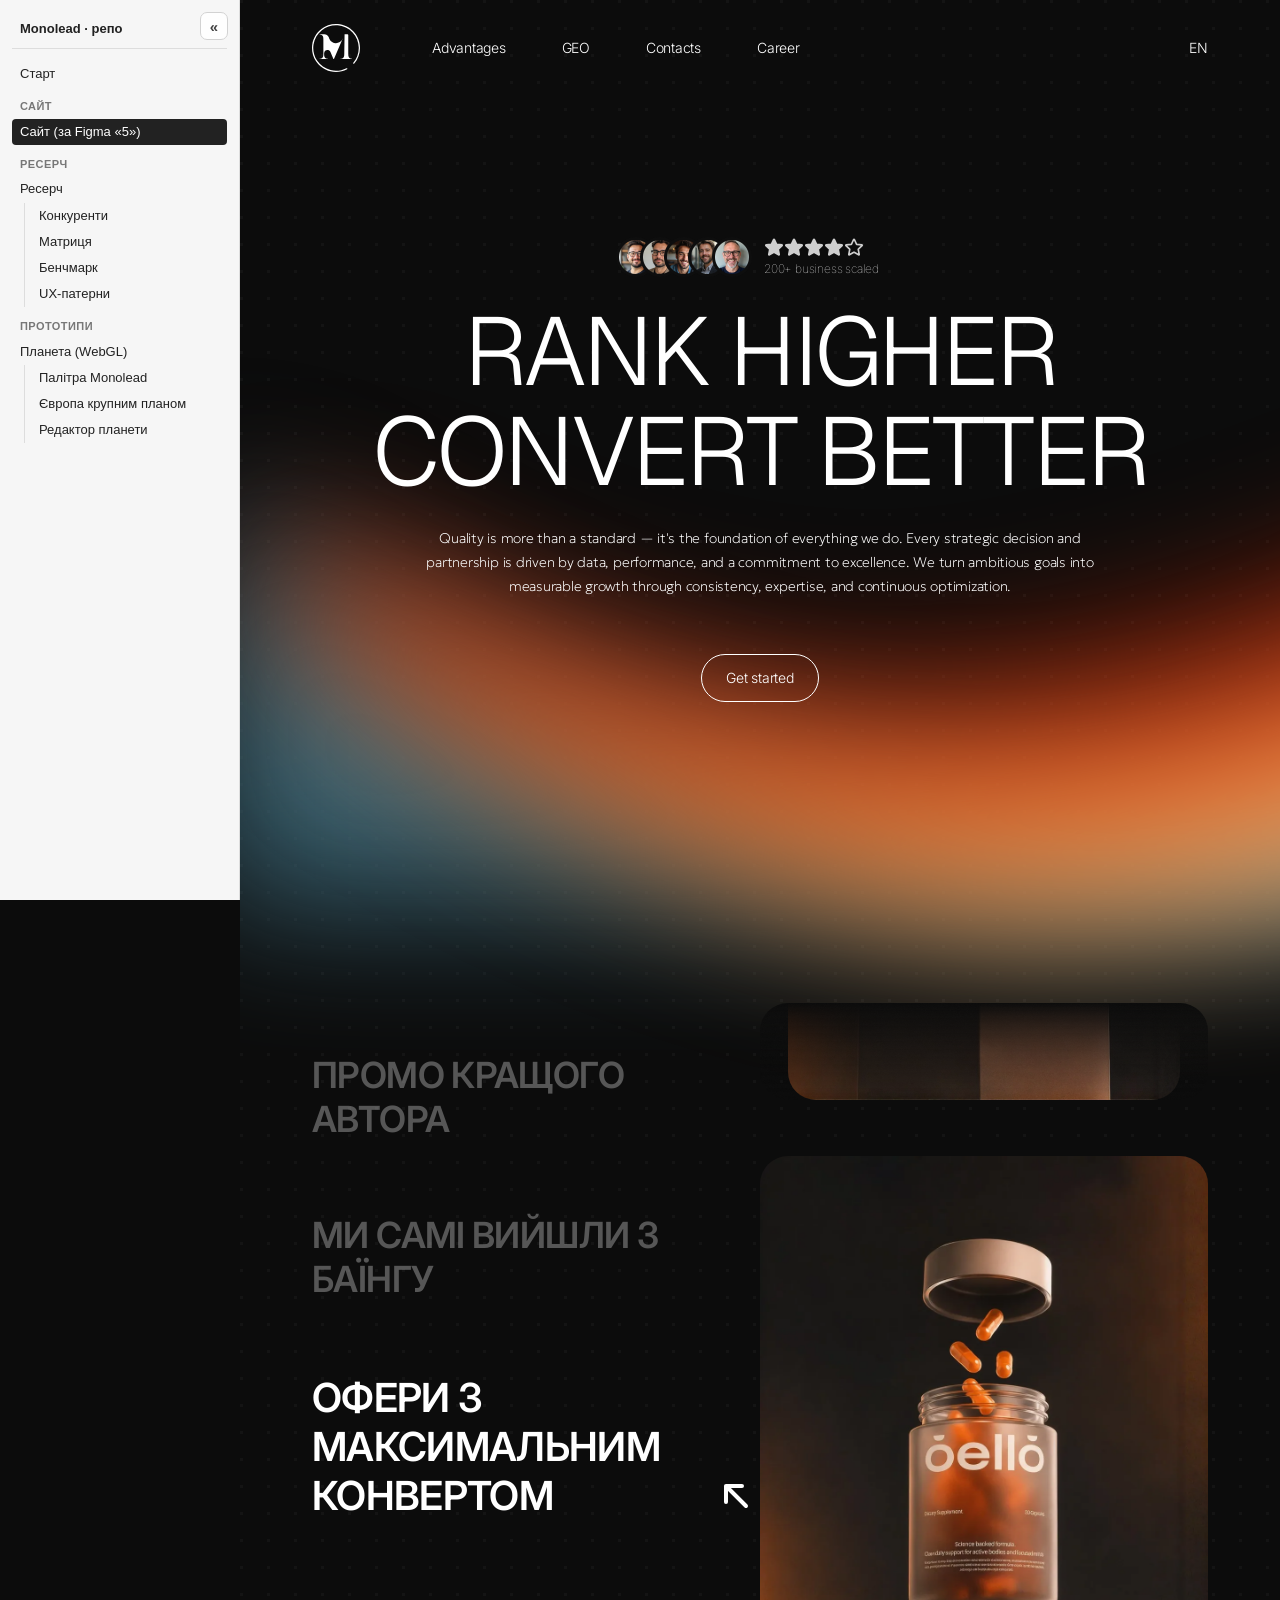
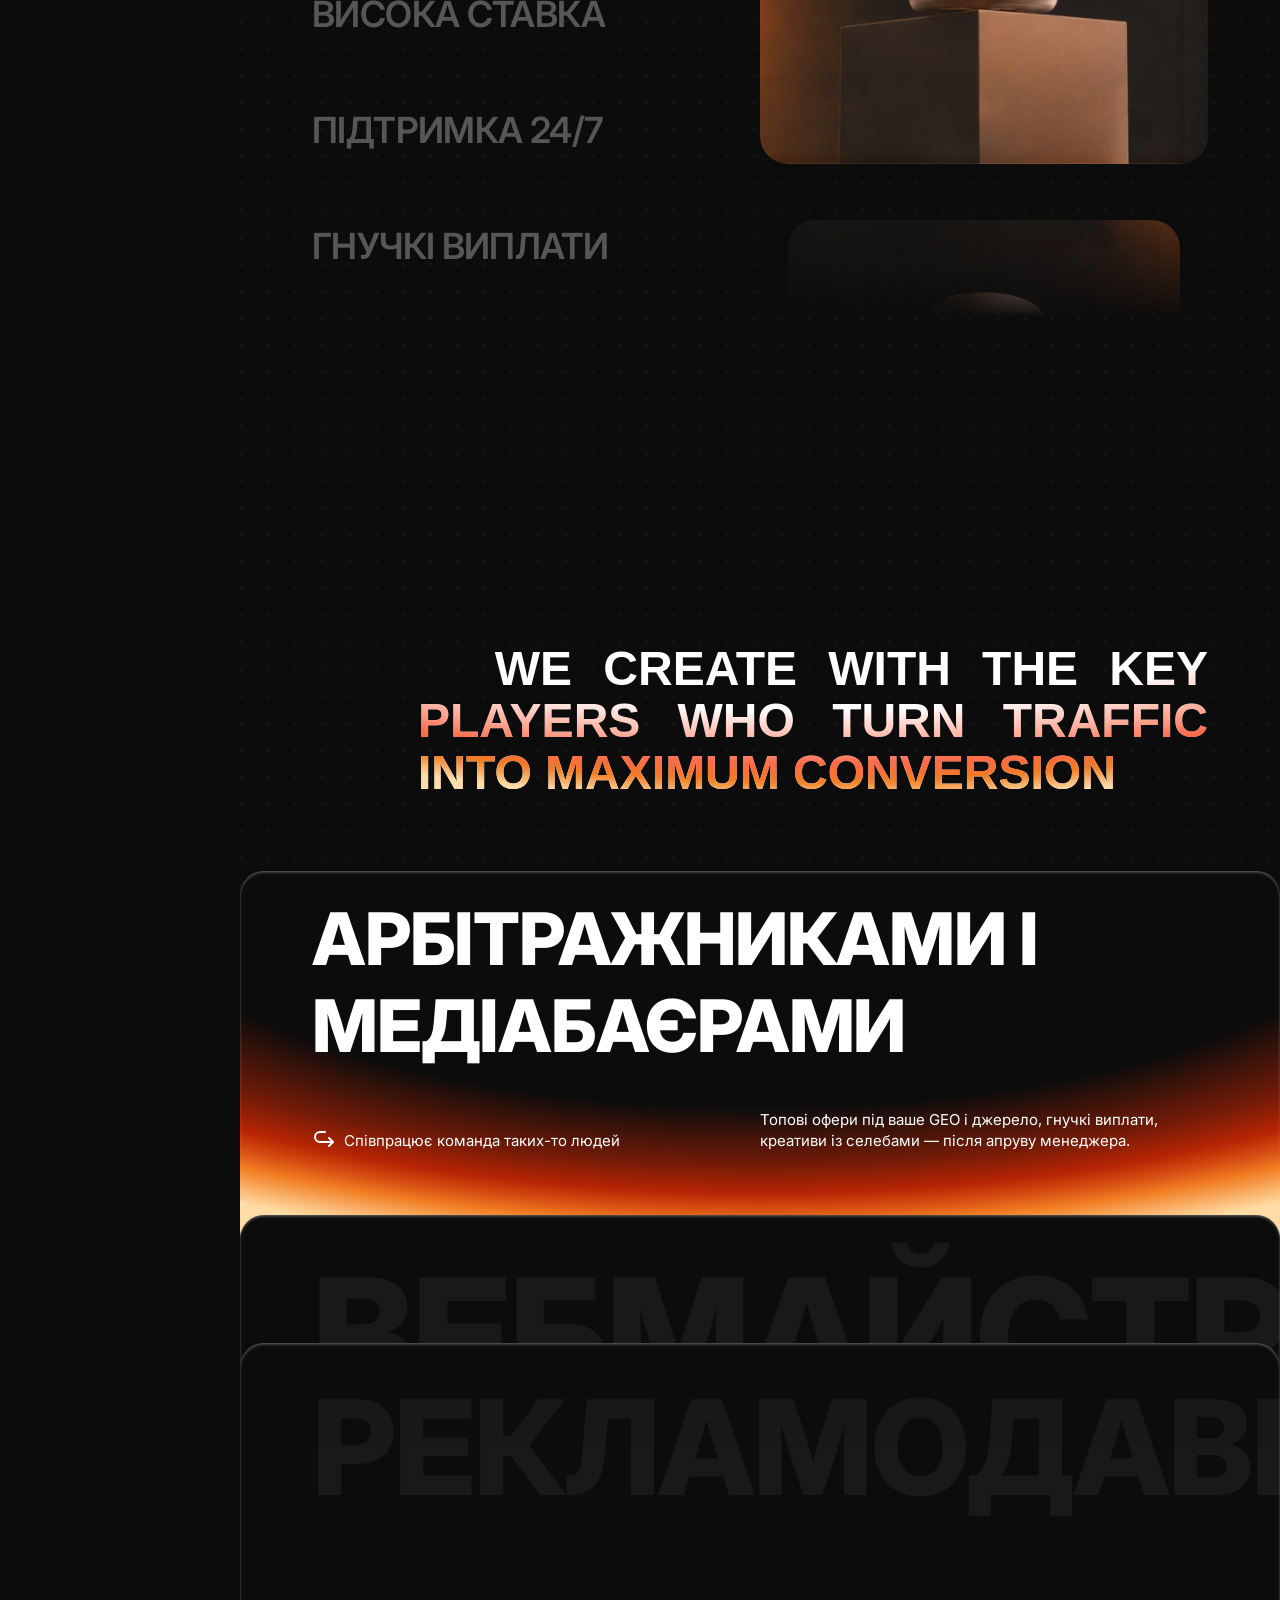
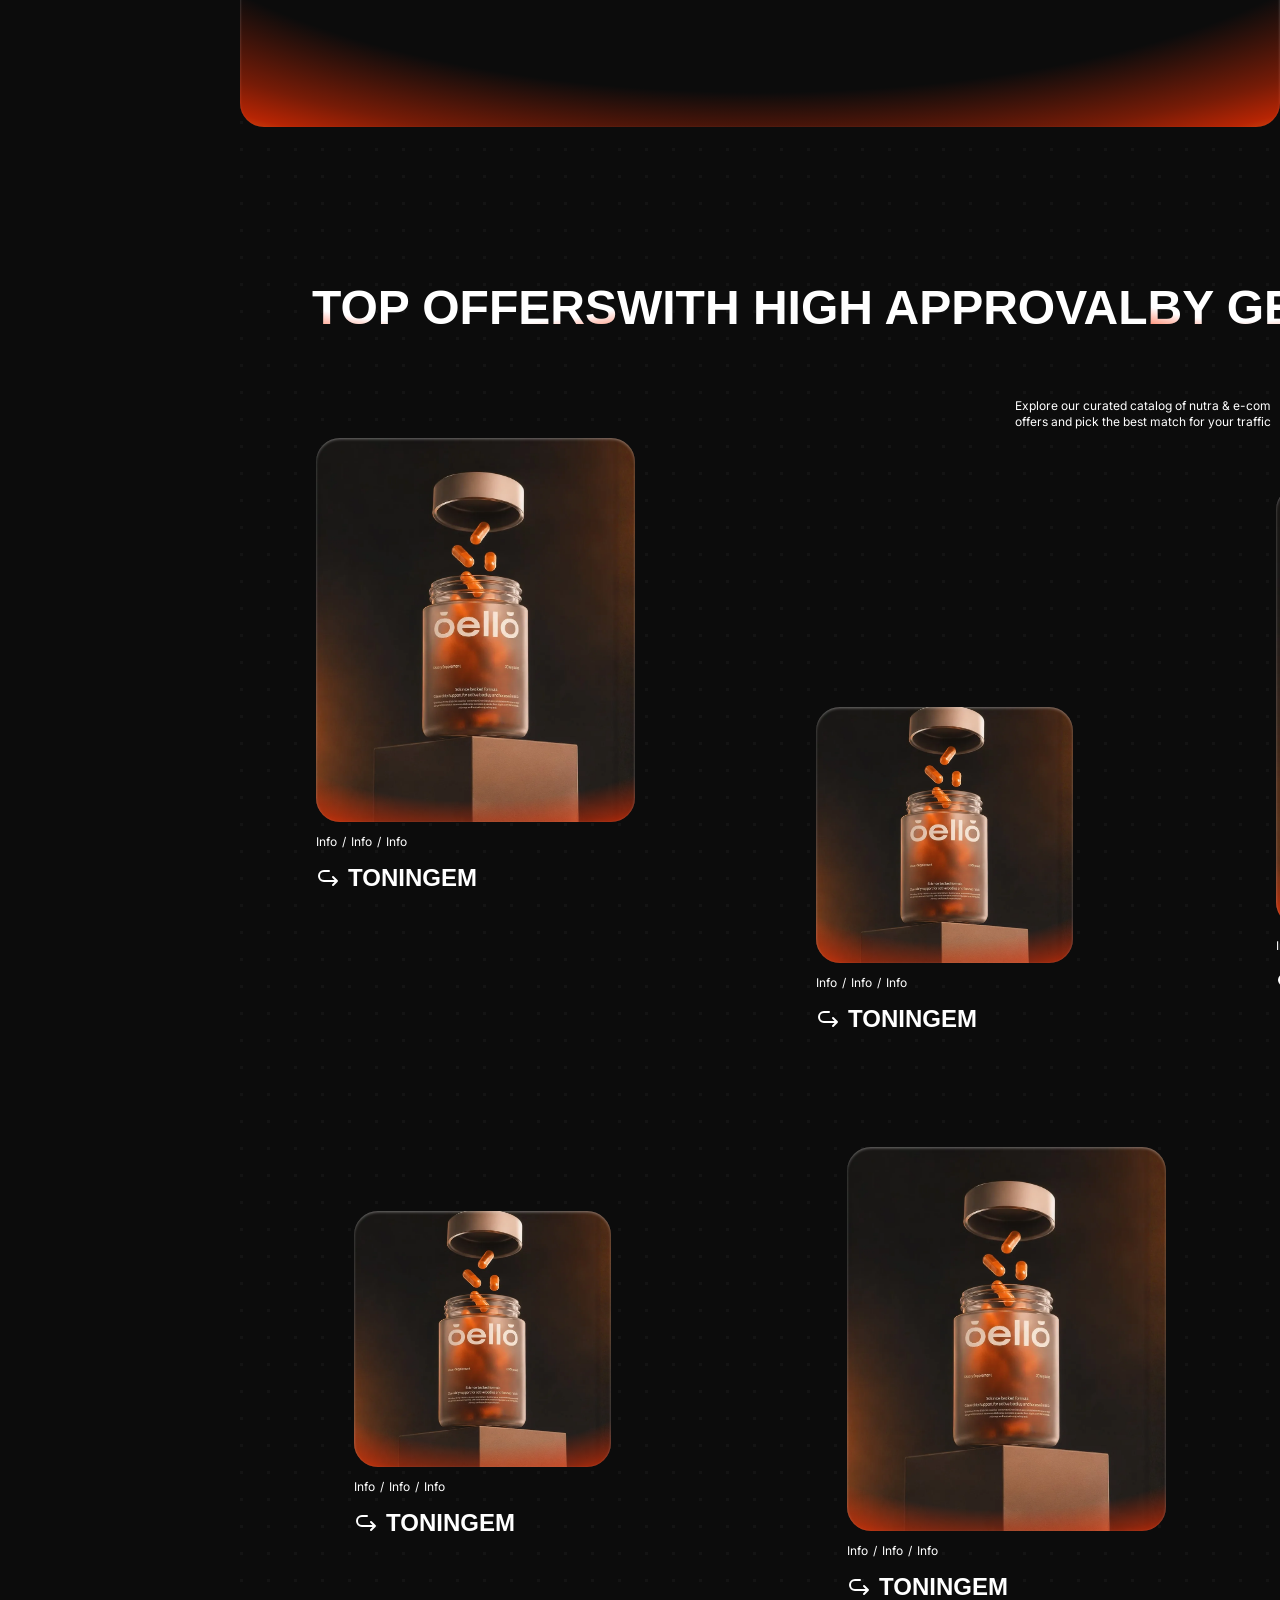
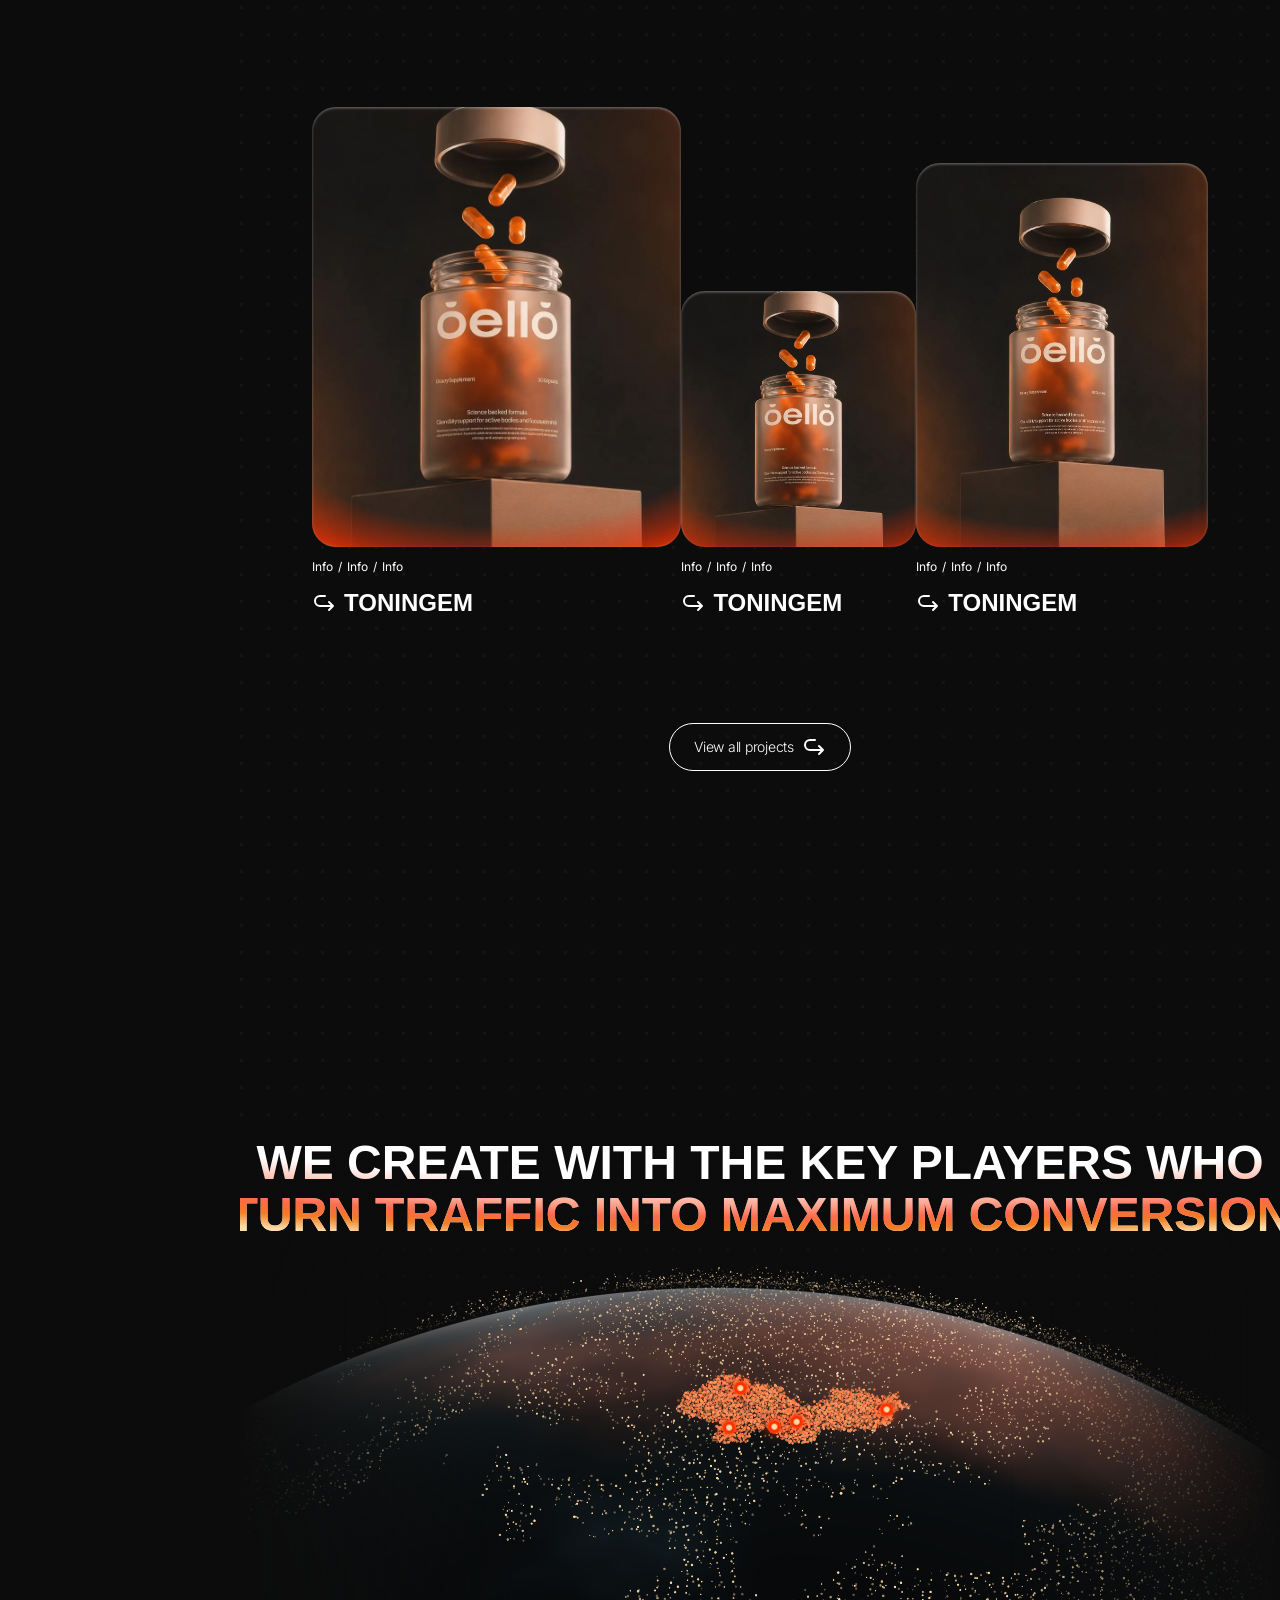
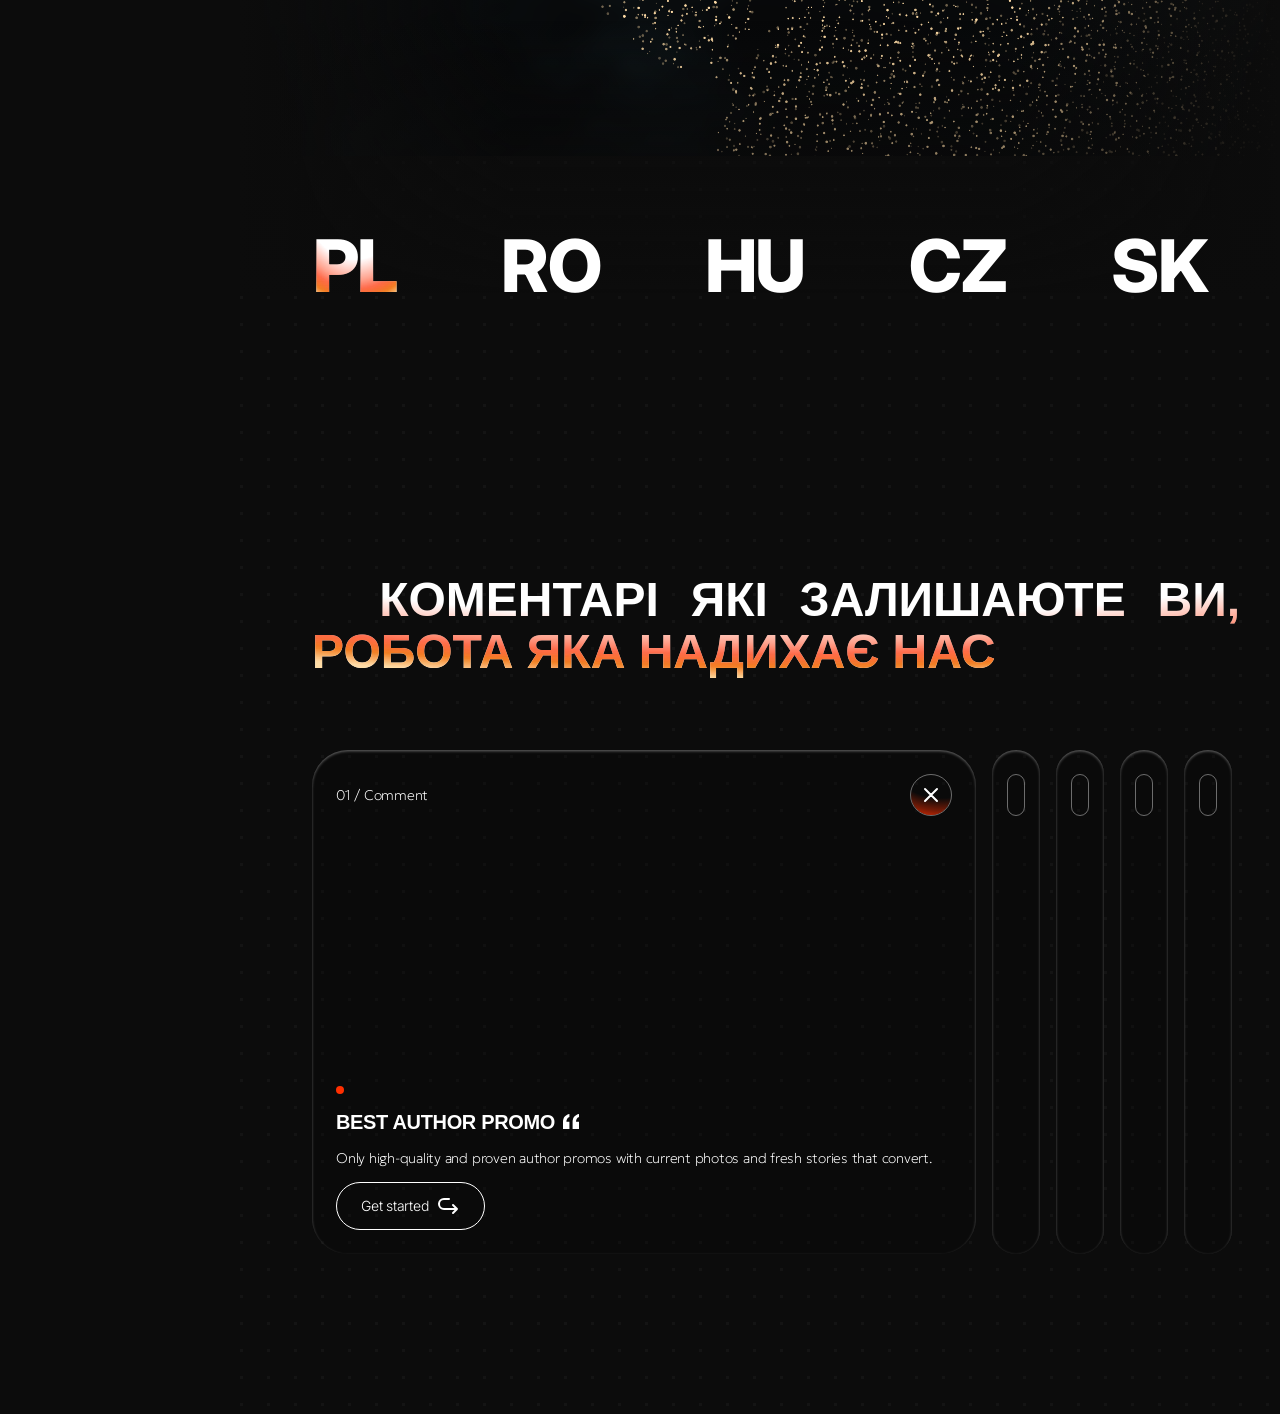
==== commit b78c8e7c: "Site hero: Liquid Type title (variable Geist weight springs, click shockwave, idle breathing, cursor" ====
--- a/site/index.html
+++ b/site/index.html
@@ -7,7 +7,7 @@
   <meta name="description" content="Monolead — CPA-мережа Nutra та E-com: топові офери з високим апрувом по GEO PL, RO, HU, CZ, SK.">
   <link rel="preconnect" href="https://fonts.googleapis.com">
   <link rel="preconnect" href="https://fonts.gstatic.com" crossorigin>
-  <link rel="stylesheet" href="https://fonts.googleapis.com/css2?family=Geologica:wght@100&family=Google+Sans+Flex:wght@100;300&family=Inter:wght@400;600;800&display=swap">
+  <link rel="stylesheet" href="https://fonts.googleapis.com/css2?family=Geist:wght@100..900&family=Geologica:wght@100&family=Google+Sans+Flex:wght@100;300&family=Inter:wght@400;600;800&display=swap">
   <link rel="stylesheet" href="../prototypes/globe/assets/css/globe.css">
   <link rel="stylesheet" href="assets/css/site.css">
   <link rel="stylesheet" href="../_nav/nav.css">
@@ -36,6 +36,8 @@
       <!-- 1. Хіро -->
       <section class="hero" aria-labelledby="hero-title">
         <img class="hero__glow" src="assets/img/hero-glow.svg" alt="" width="1884" height="886">
+        <!-- Liquid Type: слід курсора й кільця від кліку -->
+        <canvas class="hero__canvas" aria-hidden="true"></canvas>
         <div class="hero__inner">
           <div class="hero__top">
             <div class="proof">
@@ -49,7 +51,7 @@
                 <p>200+ business scaled</p>
               </div>
             </div>
-            <h1 id="hero-title">Rank higher<br>convert better</h1>
+            <h1 id="hero-title" class="liquid" data-lines="Rank higher|convert better" aria-label="Rank higher, convert better">Rank higher<br>convert better</h1>
             <p class="hero__lead">Quality is more than a standard — it's the foundation of everything we do. Every strategic decision and partnership is driven by data, performance, and a commitment to excellence. We turn ambitious goals into measurable growth through consistency, expertise, and continuous optimization.</p>
           </div>
           <a class="pill" href="https://t.me/Monolead_account" target="_blank" rel="noopener">Get started</a>
--- a/site/assets/css/site.css
+++ b/site/assets/css/site.css
@@ -81,6 +81,16 @@
 .proof__stars img { width: 20px; height: 20px; }
 .proof__rate p { margin: 0; font: 100 12px/16px var(--f-ui); letter-spacing: -.017em; }
 .hero h1 { margin: 0; width: 976px; font: 500 96px/100px var(--f-display); text-transform: uppercase; text-align: center; }
+/* Liquid Type: змінна вага Geist 300–850 під курсором, пружинна фізика, хвиля від кліку, «дихання» в спокої */
+.hero__canvas { position: absolute; inset: 0; width: 100%; height: 100%; pointer-events: none; z-index: 0; opacity: 0; transition: opacity 2s ease-in-out; }
+.hero__canvas.is-on { opacity: 1; }
+.hero__inner { z-index: 1; }
+.hero h1.liquid { font-family: Geist, var(--f-display); font-weight: 300; font-variation-settings: "wght" 300; line-height: 1.05; letter-spacing: -.03em; user-select: none; cursor: default; }
+.liquid .lw { display: inline-block; white-space: nowrap; }
+.liquid .lw + .lw { margin-left: .22em; }
+.liquid .lc { display: inline-block; overflow: visible; text-align: center; vertical-align: top; }
+.liquid .li { display: inline-block; will-change: transform; }
+.liquid .ln { display: block; }
 .hero__lead { margin: 0; width: 714px; font: 100 14px/24px var(--f-thin); letter-spacing: -.017em; text-align: center; }
 
 /* ---------- Переваги ---------- */
--- a/_nav/nav.css
+++ b/_nav/nav.css
@@ -76,6 +76,36 @@
   color: var(--nav-current-fg);
 }
 
+/* Кнопка «сховати / показати» навігатор */
+.repo-nav-toggle {
+  position: fixed;
+  top: 12px;
+  left: calc(240px - 40px);
+  z-index: 2147483001;
+  width: 28px;
+  height: 28px;
+  display: grid;
+  place-items: center;
+  padding: 0;
+  border: 1px solid #ccc;
+  border-radius: 7px;
+  background: #fff;
+  color: #222;
+  font: 600 15px/1 -apple-system, BlinkMacSystemFont, "Segoe UI", Roboto, sans-serif;
+  cursor: pointer;
+  opacity: .85;
+  transition: opacity .2s, left .25s ease;
+}
+.repo-nav-toggle:hover { opacity: 1; }
+@media (prefers-color-scheme: dark) {
+  .repo-nav-toggle { background: #2a2a2a; color: #ddd; border-color: #444; }
+}
+/* Сховано: панелі немає, сайт на всю ширину, лишається маленька кнопка ☰ у кутку */
+body.repo-nav-hidden .repo-nav { display: none; }
+body.has-repo-nav.repo-nav-hidden { padding-left: 0; }
+body.repo-nav-hidden .repo-nav-toggle { left: 12px; opacity: .45; }
+body.repo-nav-hidden .repo-nav-toggle:hover { opacity: 1; }
+
 @media (max-width: 720px) {
   .repo-nav {
     position: static;
@@ -84,4 +114,6 @@
     border-bottom: 1px solid var(--nav-line);
   }
   body.has-repo-nav { padding-left: 0; }
+  .repo-nav-toggle { left: auto; right: 12px; }
+  body.repo-nav-hidden .repo-nav-toggle { left: auto; right: 12px; }
 }
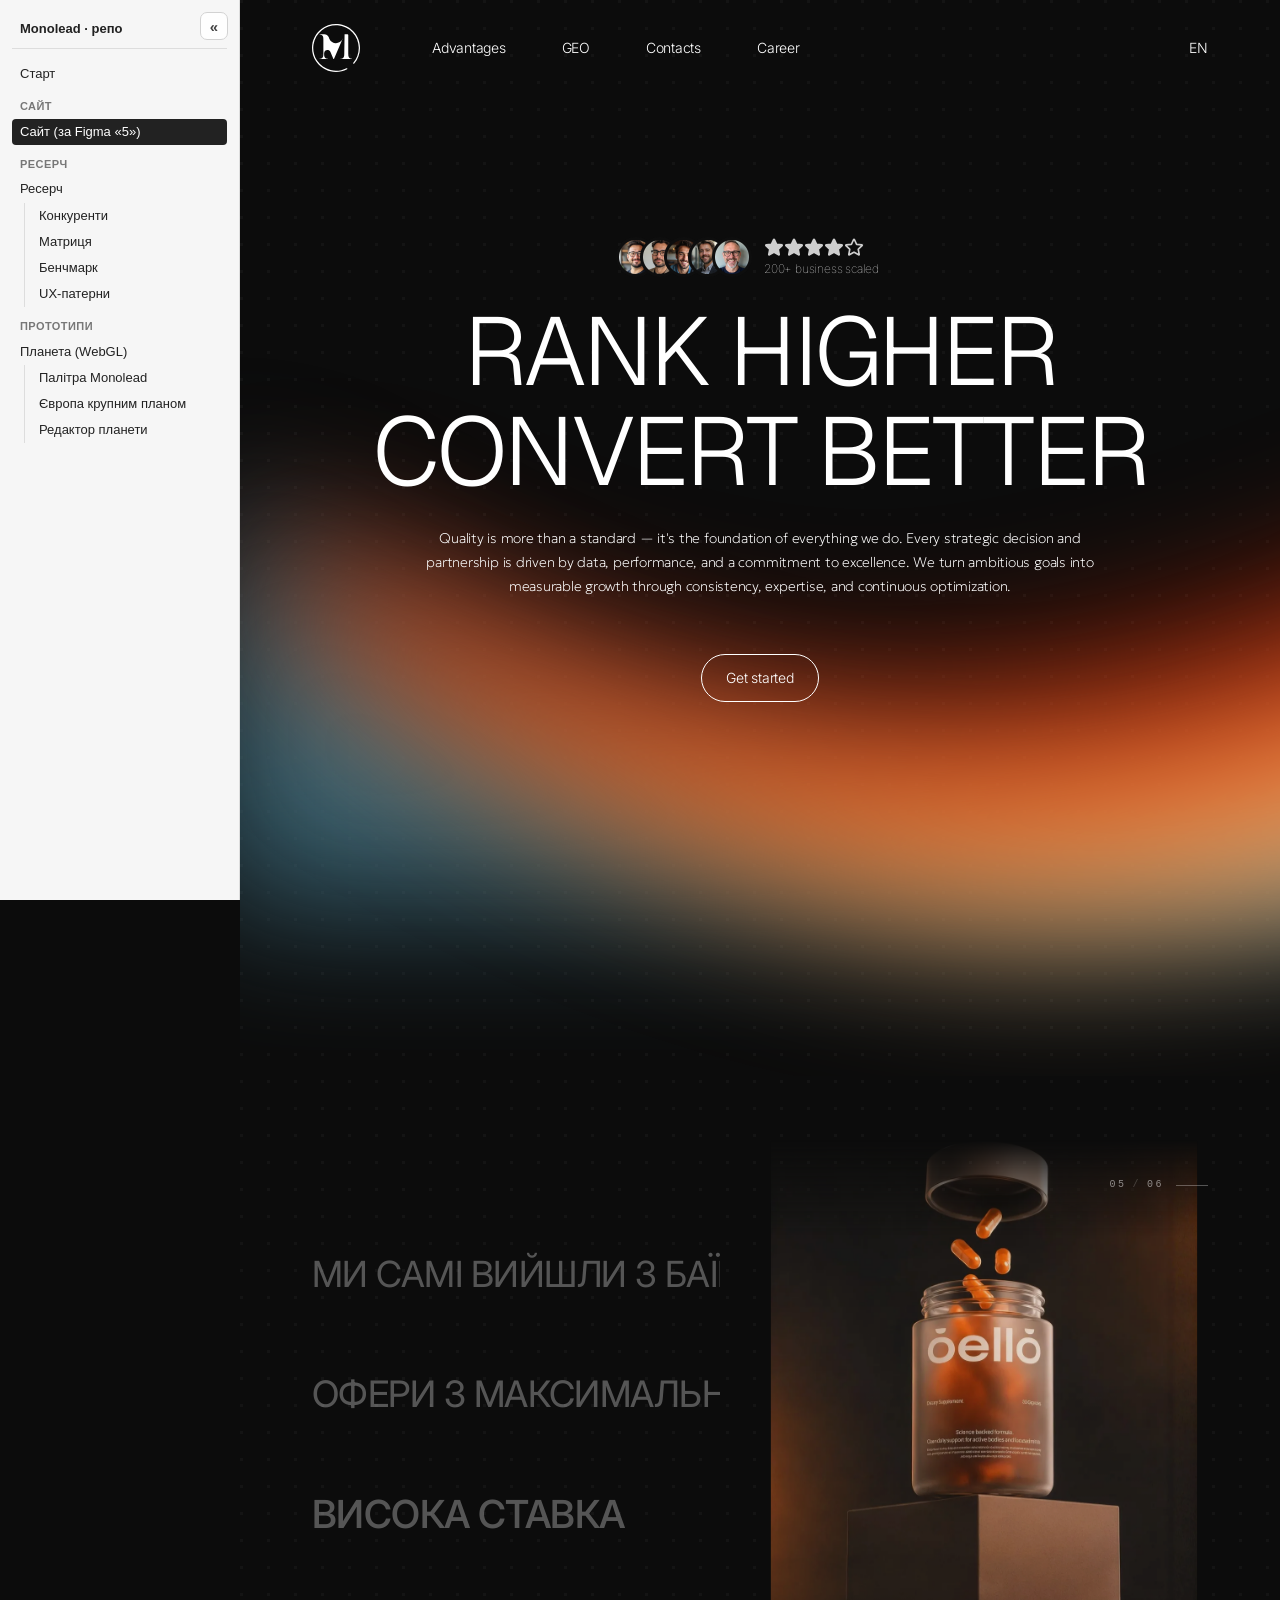
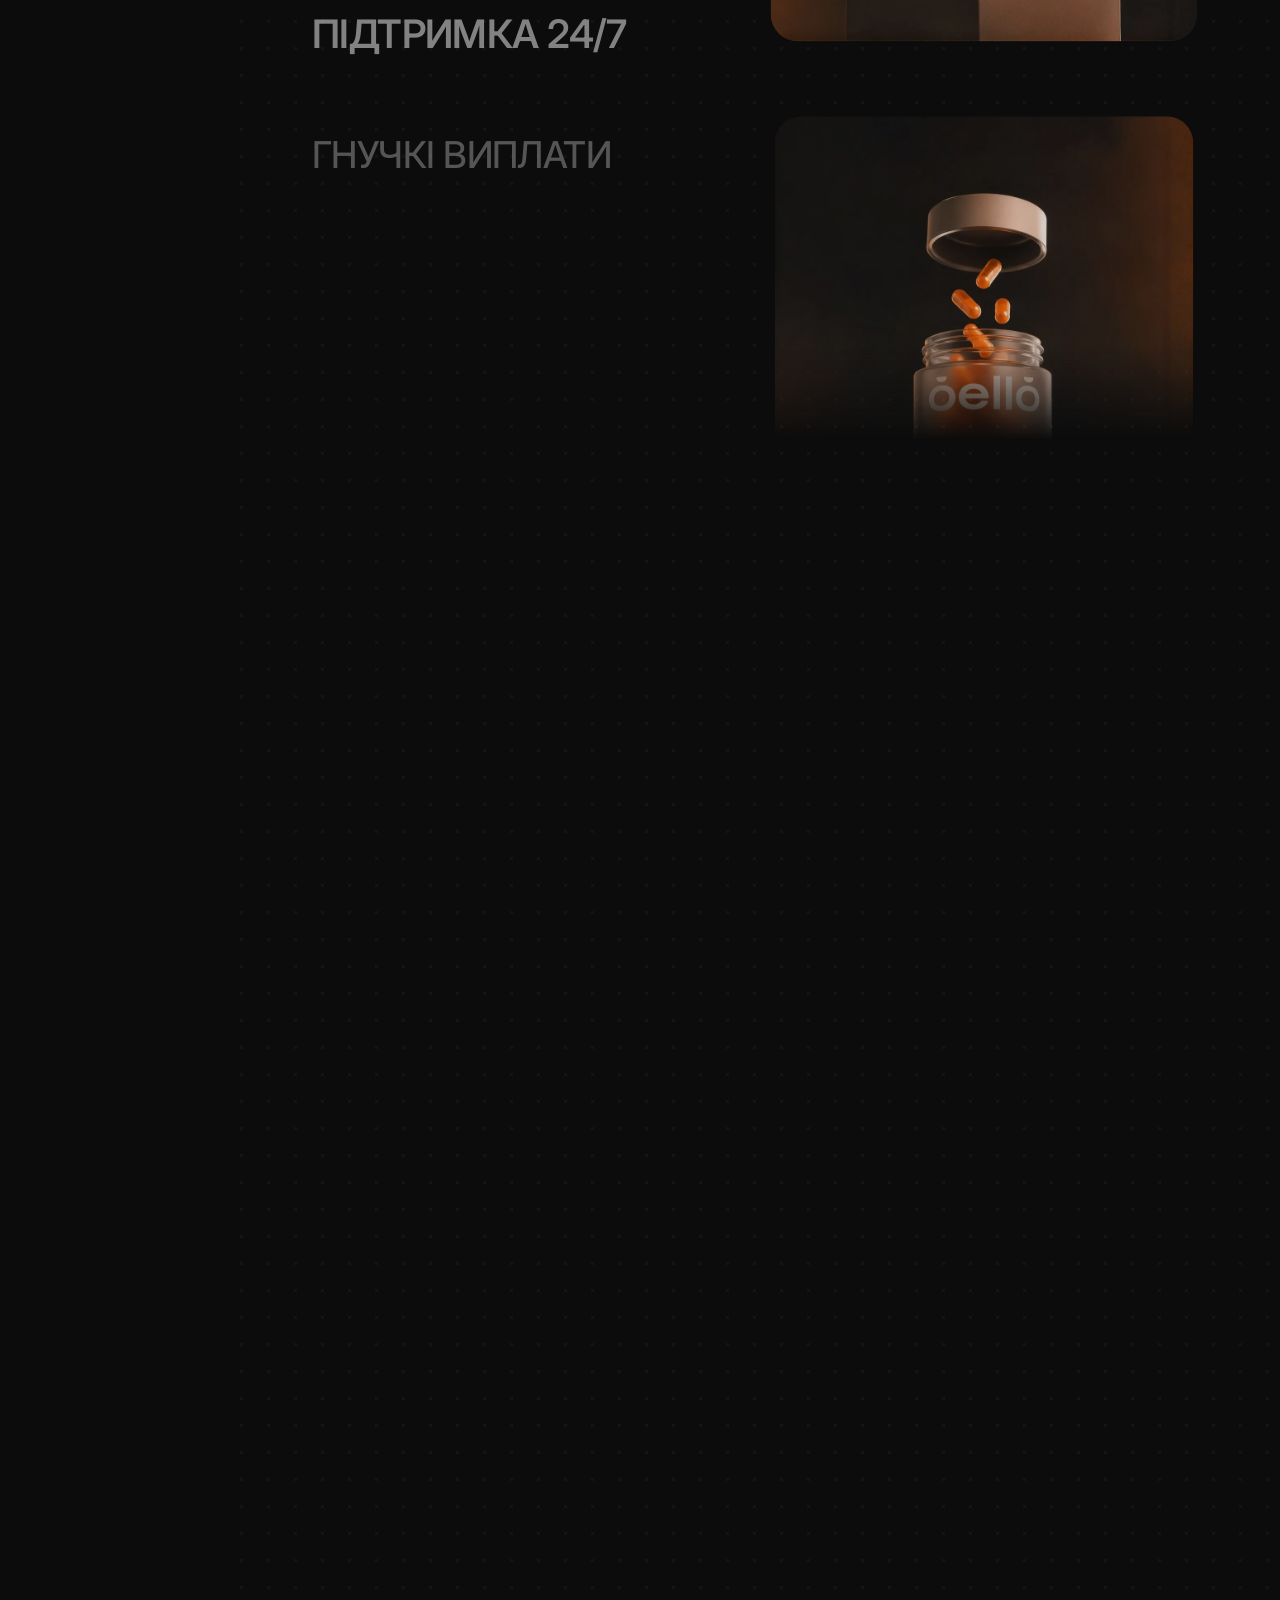
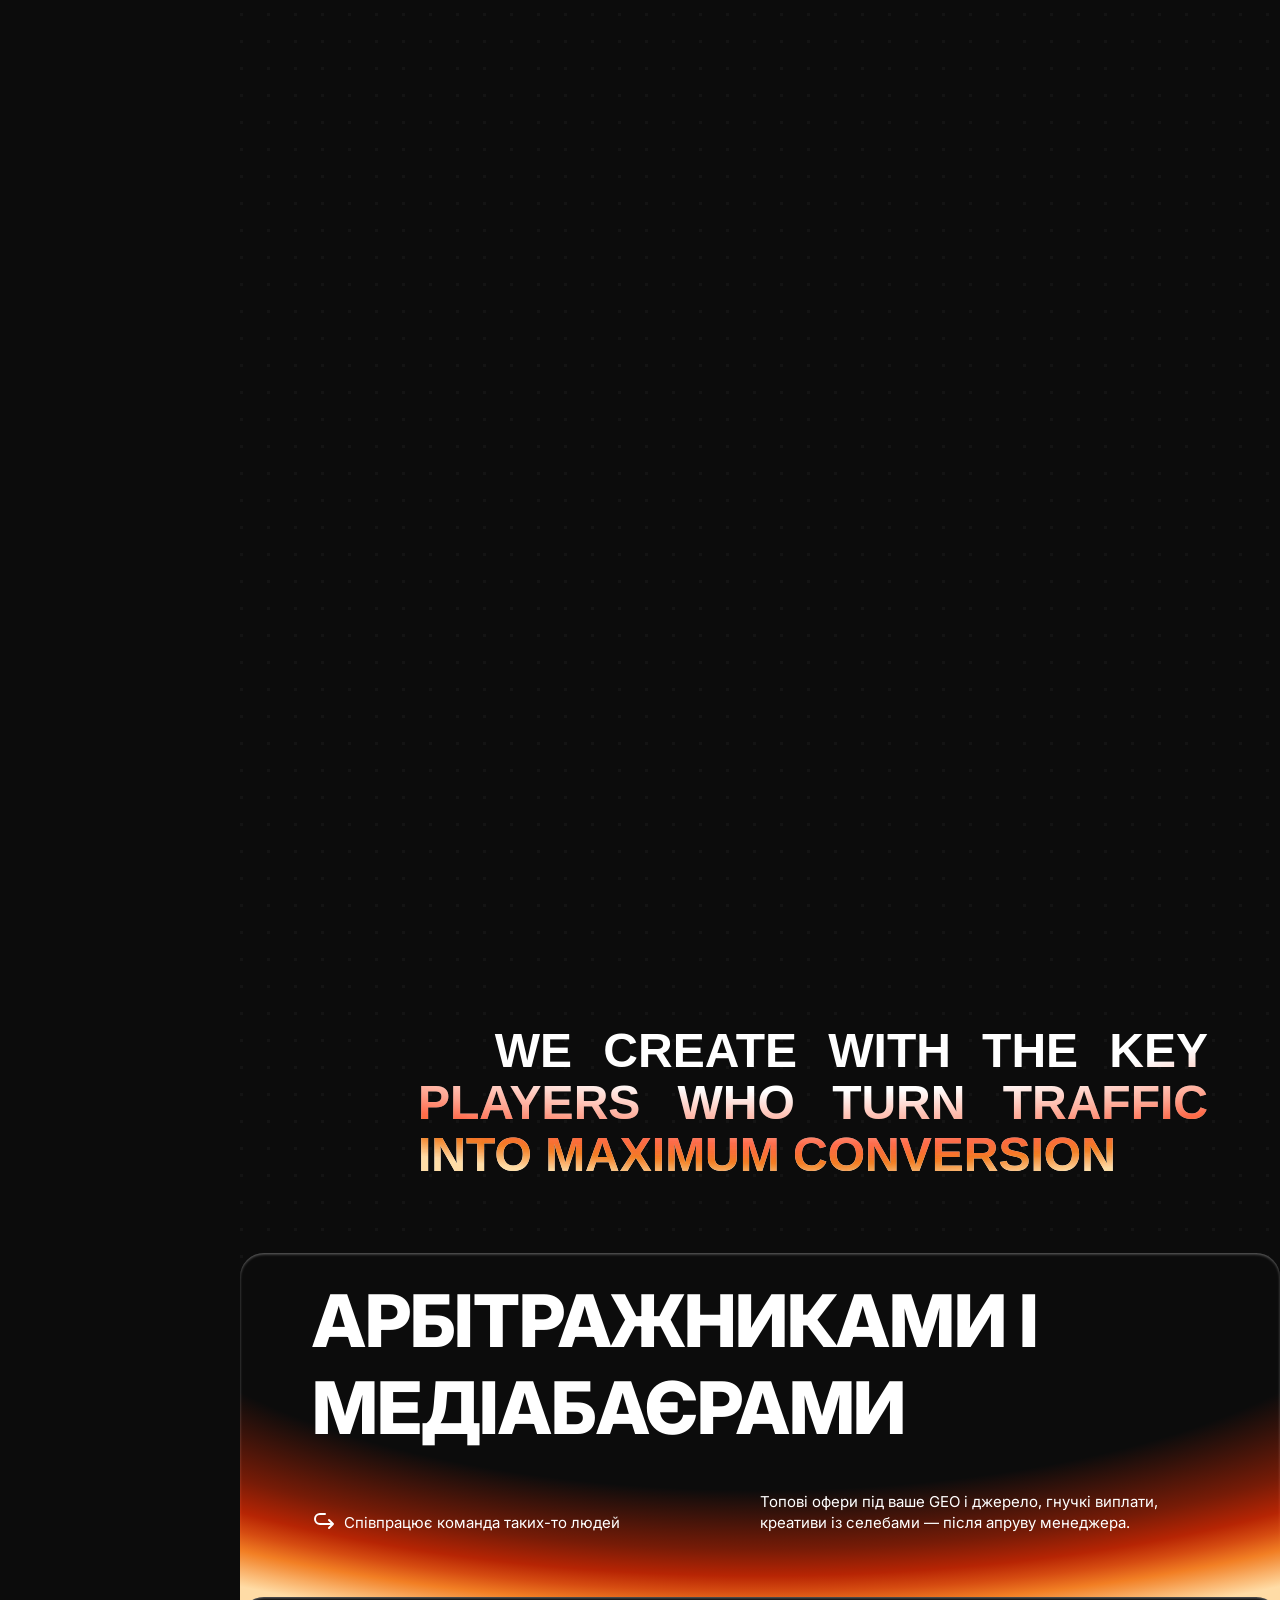
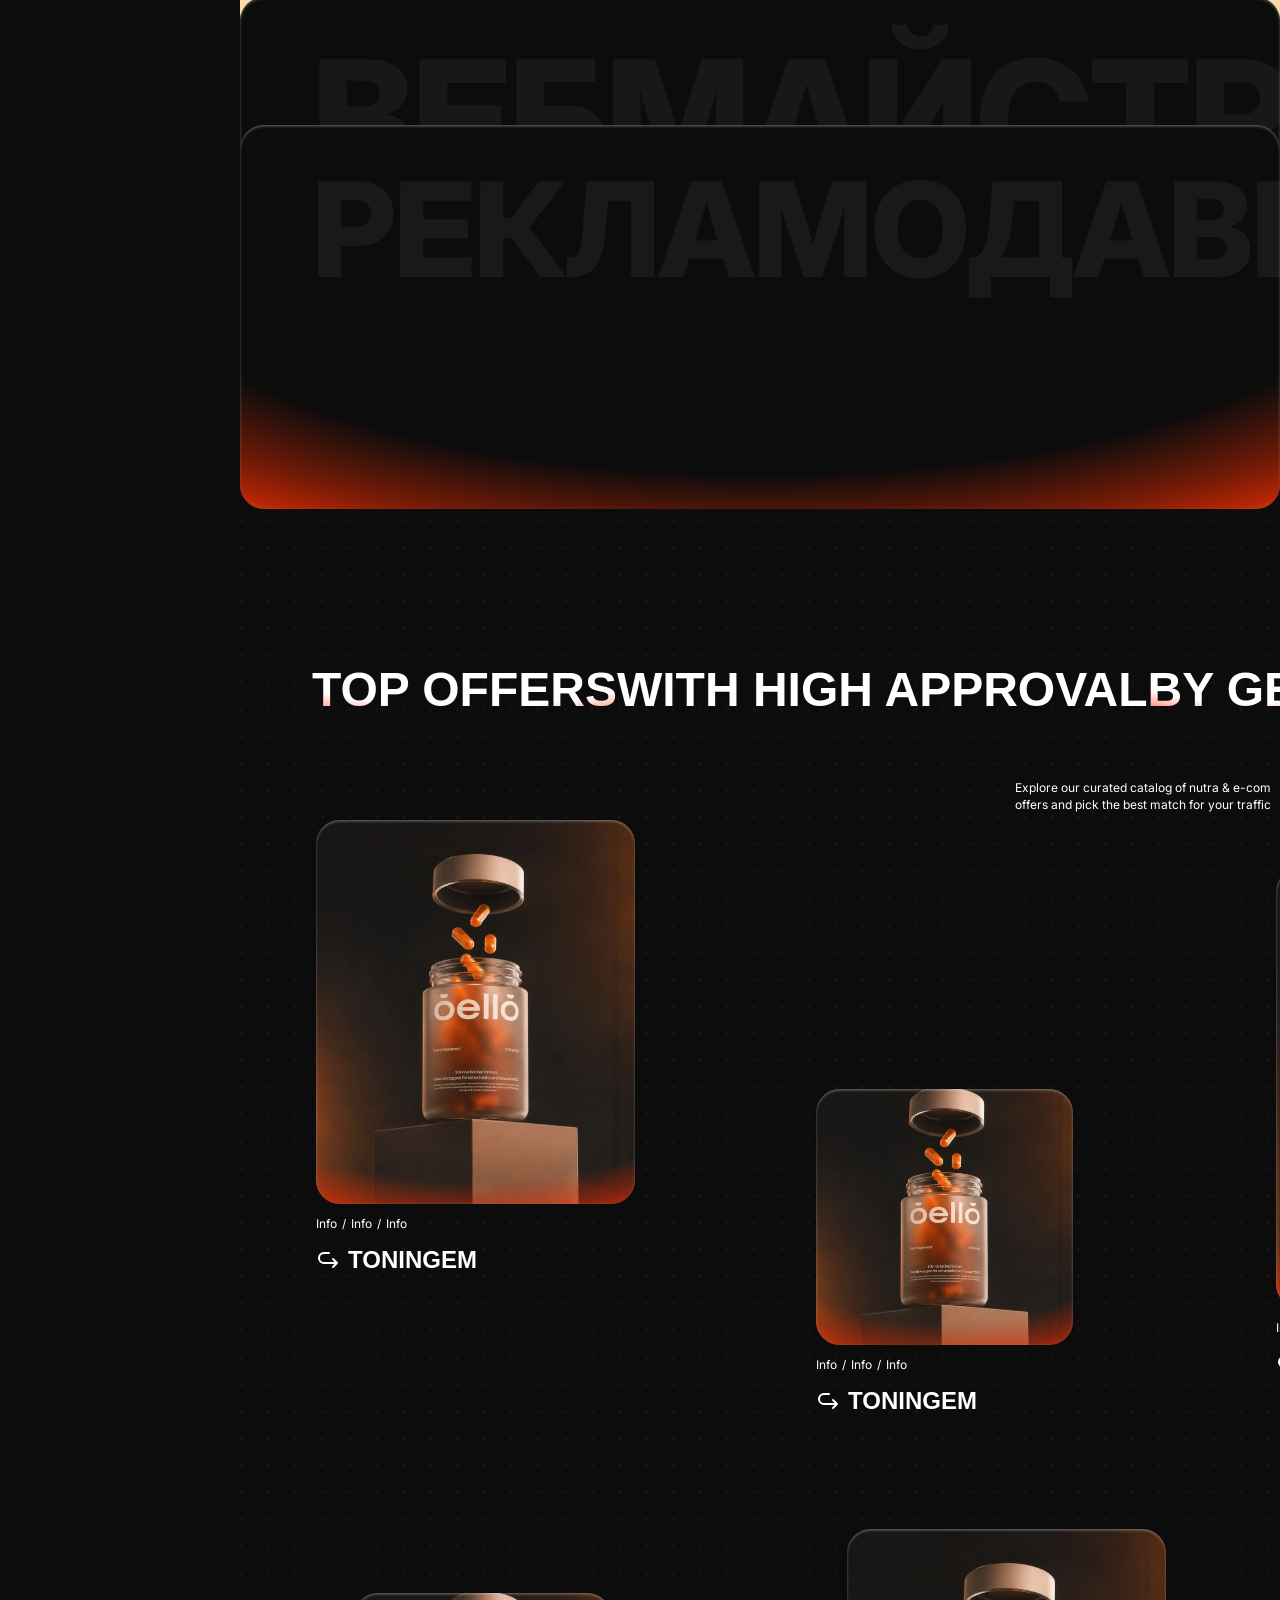
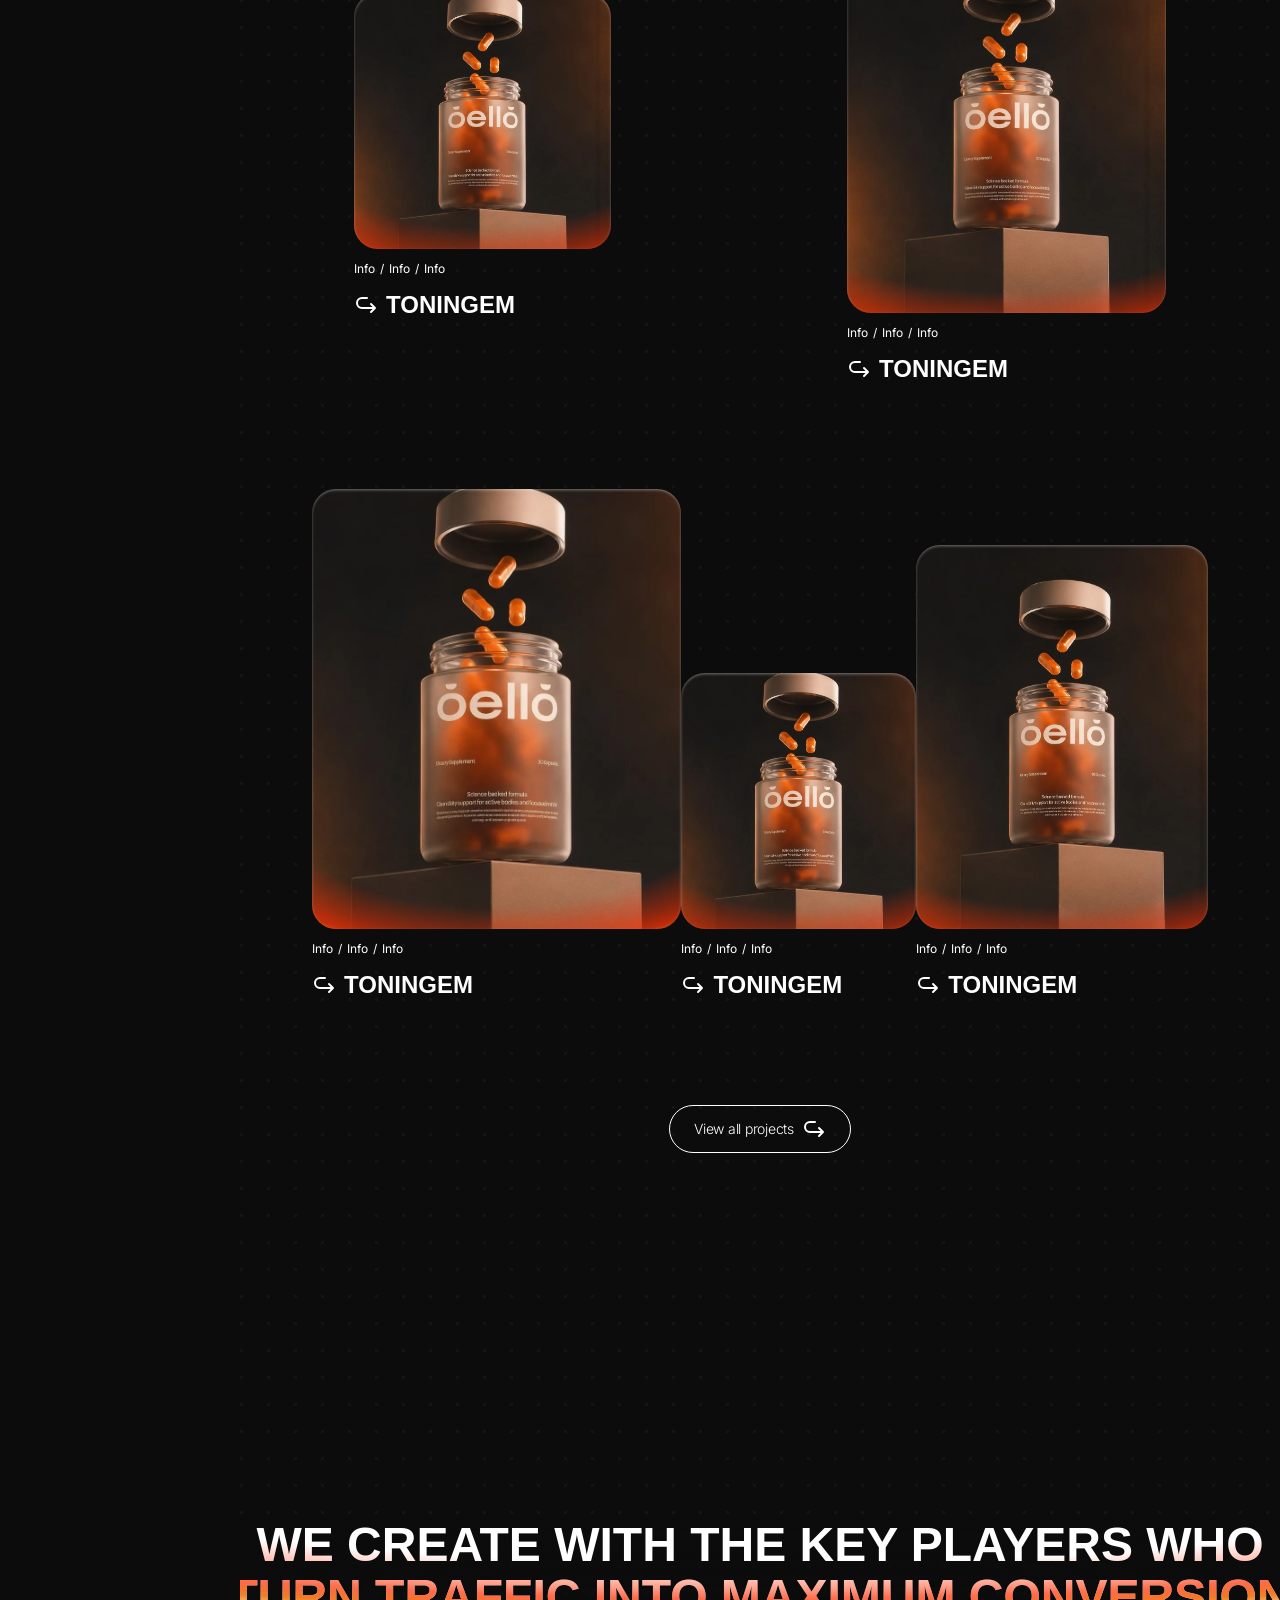
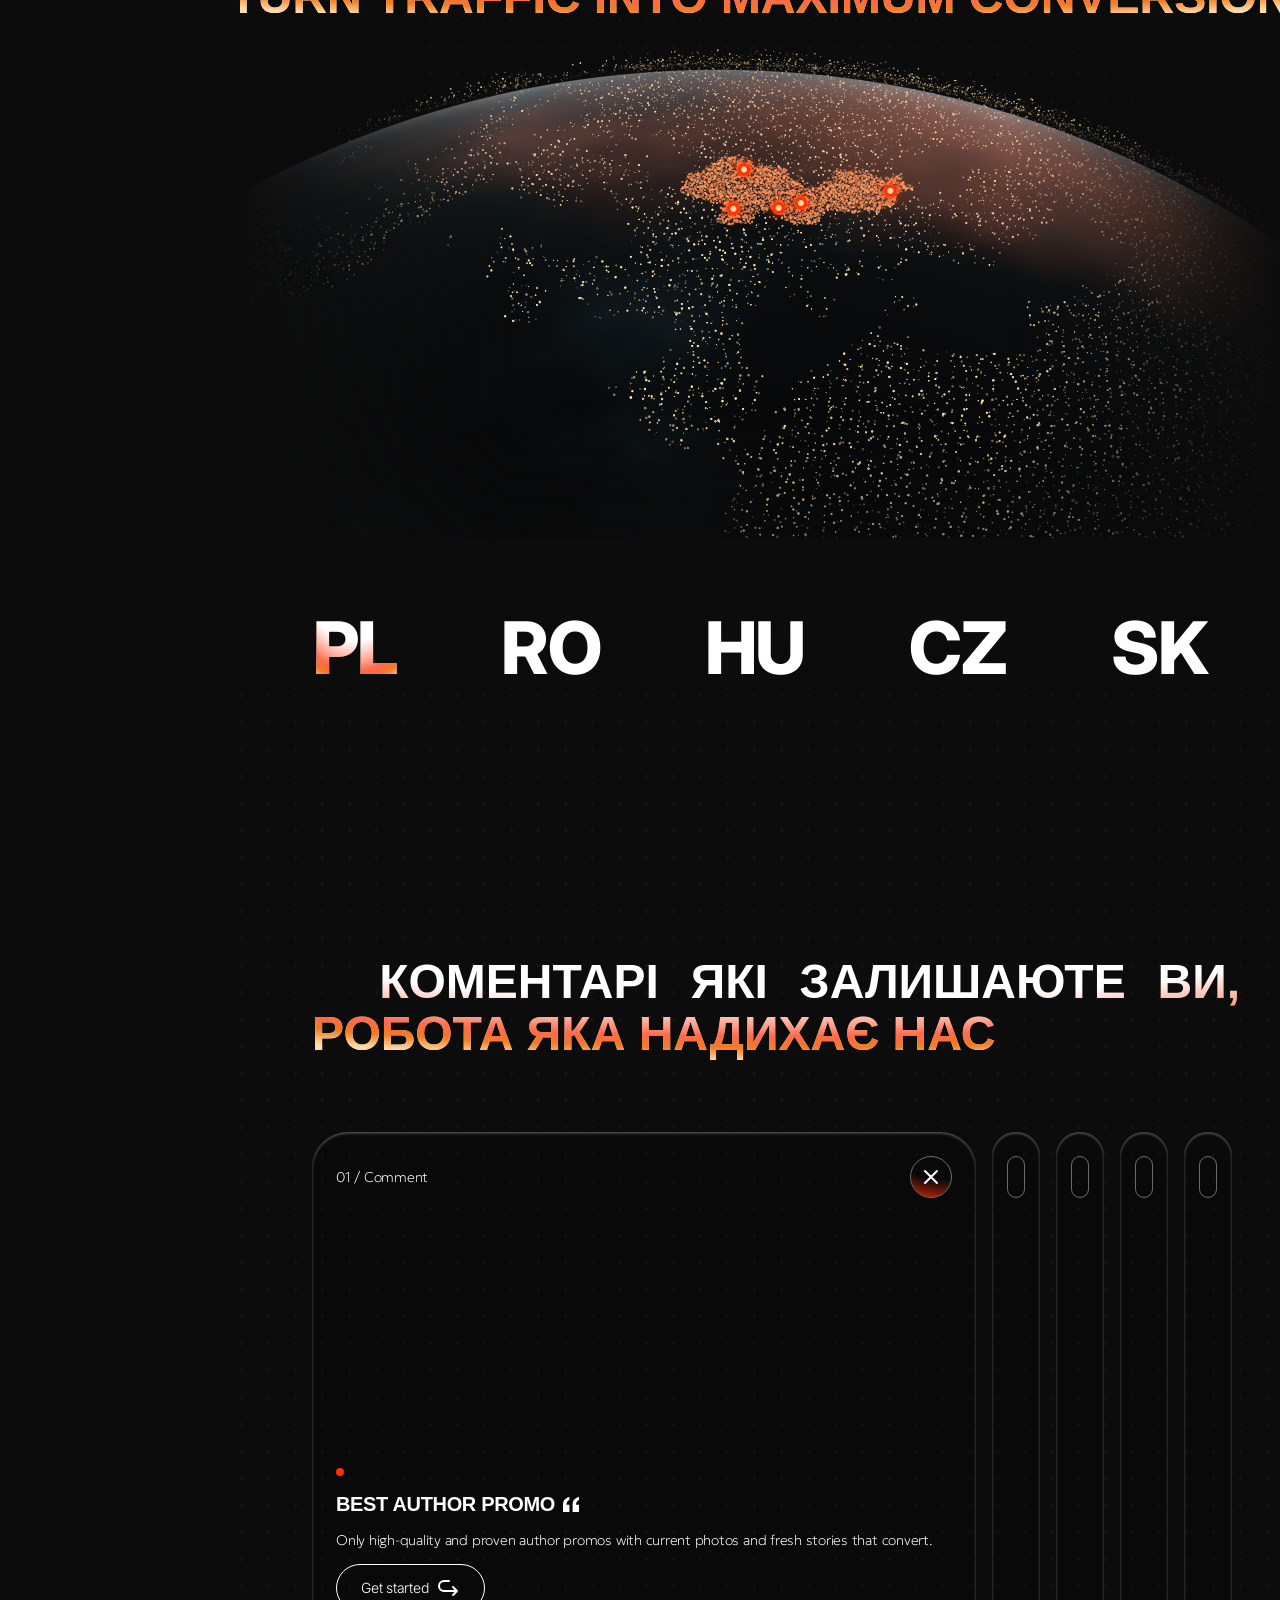
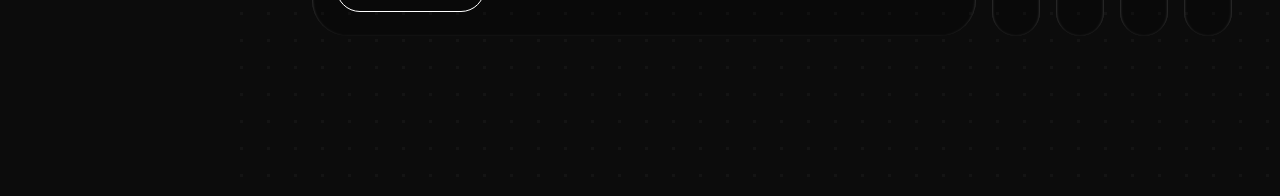
==== commit 9707d520: "Site advantages: finite Folio reel (sticky scroll, snap, FLIP detail, cursor ring) Co-Authored-By: C" ====
--- a/site/index.html
+++ b/site/index.html
@@ -7,7 +7,7 @@
   <meta name="description" content="Monolead — CPA-мережа Nutra та E-com: топові офери з високим апрувом по GEO PL, RO, HU, CZ, SK.">
   <link rel="preconnect" href="https://fonts.googleapis.com">
   <link rel="preconnect" href="https://fonts.gstatic.com" crossorigin>
-  <link rel="stylesheet" href="https://fonts.googleapis.com/css2?family=Geist:wght@100..900&family=Geologica:wght@100&family=Google+Sans+Flex:wght@100;300&family=Inter:wght@400;600;800&display=swap">
+  <link rel="stylesheet" href="https://fonts.googleapis.com/css2?family=Geist:wght@100..900&family=Geologica:wght@100&family=Google+Sans+Flex:wght@100;300&family=Inter:wght@300..900&display=swap">
   <link rel="stylesheet" href="../prototypes/globe/assets/css/globe.css">
   <link rel="stylesheet" href="assets/css/site.css">
   <link rel="stylesheet" href="../_nav/nav.css">
@@ -58,23 +58,75 @@
         </div>
       </section>
 
-      <!-- 2. Переваги -->
-      <section class="adv" id="advantages" aria-label="Переваги">
-        <ul class="adv__list">
-          <li class="adv__item">Промо кращого автора<img src="assets/img/arrow-up-left.svg" alt="" width="48" height="48"></li>
-          <li class="adv__item">Ми самі вийшли з баїнгу<img src="assets/img/arrow-up-left.svg" alt="" width="48" height="48"></li>
-          <li class="adv__item is-on">Офери з максимальним конвертом<img src="assets/img/arrow-up-left.svg" alt="" width="48" height="48"></li>
-          <li class="adv__item">Висока ставка<img src="assets/img/arrow-up-left.svg" alt="" width="48" height="48"></li>
-          <li class="adv__item">Підтримка 24/7<img src="assets/img/arrow-up-left.svg" alt="" width="48" height="48"></li>
-          <li class="adv__item">Гнучкі виплати<img src="assets/img/arrow-up-left.svg" alt="" width="48" height="48"></li>
-        </ul>
-        <div class="adv__media" aria-hidden="true">
-          <img class="s" src="assets/img/offer-jar.webp" alt="" width="392" height="532" loading="lazy">
-          <img class="l" src="assets/img/offer-jar.webp" alt="" width="448" height="608" loading="lazy">
-          <img class="s" src="assets/img/offer-jar.webp" alt="" width="392" height="532" loading="lazy">
-          <img class="adv__fade adv__fade--top" src="assets/img/fade.png" alt="" width="448" height="97">
-          <img class="adv__fade adv__fade--bottom" src="assets/img/fade.png" alt="" width="448" height="97">
-        </div>
+      <!-- 2. Переваги — Folio: список і стрічка фото їдуть назустріч і сходяться на активному рядку.
+           Скінченна прокрутка: секція «прилипає» до екрана на час 6 пунктів, далі сторінка гортається як звичайно. -->
+      <section class="folio" id="advantages" aria-label="Переваги" style="--n:6">
+        <div class="folio__stick">
+          <div class="folio__count" data-chrome><span class="folio__num">01</span><span class="sep">/</span>06<i></i></div>
+          <div class="folio__titles"><div class="folio__tstrip">
+            <div class="folio__row" data-i="0"><h3>Промо кращого автора</h3><img class="folio__arrow" src="assets/img/arrow-up-left.svg" alt="" width="48" height="48"></div>
+            <div class="folio__row" data-i="1"><h3>Ми самі вийшли з баїнгу</h3><img class="folio__arrow" src="assets/img/arrow-up-left.svg" alt="" width="48" height="48"></div>
+            <div class="folio__row" data-i="2"><h3>Офери з максимальним конвертом</h3><img class="folio__arrow" src="assets/img/arrow-up-left.svg" alt="" width="48" height="48"></div>
+            <div class="folio__row" data-i="3"><h3>Висока ставка</h3><img class="folio__arrow" src="assets/img/arrow-up-left.svg" alt="" width="48" height="48"></div>
+            <div class="folio__row" data-i="4"><h3>Підтримка 24/7</h3><img class="folio__arrow" src="assets/img/arrow-up-left.svg" alt="" width="48" height="48"></div>
+            <div class="folio__row" data-i="5"><h3>Гнучкі виплати</h3><img class="folio__arrow" src="assets/img/arrow-up-left.svg" alt="" width="48" height="48"></div>
+          </div></div>
+          <div class="folio__images"><div class="folio__istrip">
+            <div class="folio__slot" style="--i:0"><div class="folio__img" data-i="0"><img src="assets/img/offer-jar.webp" alt="" width="1034" height="1374"></div></div>
+            <div class="folio__slot" style="--i:1"><div class="folio__img" data-i="1"><img src="assets/img/offer-jar.webp" alt="" width="1034" height="1374"></div></div>
+            <div class="folio__slot" style="--i:2"><div class="folio__img" data-i="2"><img src="assets/img/offer-jar.webp" alt="" width="1034" height="1374"></div></div>
+            <div class="folio__slot" style="--i:3"><div class="folio__img" data-i="3"><img src="assets/img/offer-jar.webp" alt="" width="1034" height="1374"></div></div>
+            <div class="folio__slot" style="--i:4"><div class="folio__img" data-i="4"><img src="assets/img/offer-jar.webp" alt="" width="1034" height="1374"></div></div>
+            <div class="folio__slot" style="--i:5"><div class="folio__img" data-i="5"><img src="assets/img/offer-jar.webp" alt="" width="1034" height="1374"></div></div>
+          </div></div>
+          <div class="folio__ring" aria-hidden="true"><span>View</span></div>
+          <div class="folio__detail" hidden>
+            <div class="folio__scrim" data-scrim></div>
+            <div class="folio__dleft" data-no-wheel>
+              <button class="folio__back" type="button" data-reveal>← Назад</button>
+              <h2 class="folio__dtitle"></h2>
+              <p class="folio__dtext" data-reveal></p>
+              <p class="folio__dtag" data-reveal></p>
+              <a class="pill folio__cta" data-reveal href="https://t.me/Monolead_account" target="_blank" rel="noopener">Написати в Telegram <img src="assets/img/arrow-undo.svg" alt="" width="24" height="24"></a>
+            </div>
+            <div class="folio__dright">
+              <div class="folio__dimg"><img src="assets/img/offer-jar.webp" alt="" width="1034" height="1374"></div>
+              <button class="folio__close" type="button" aria-label="Закрити">✕</button>
+            </div>
+          </div>
+        </div>
+        <script type="application/json" id="folio-data">[
+  {
+    "title": "Промо кращого автора",
+    "text": "Перевірені авторські промо, актуальні фото й свіжі сторіс, що конвертять.",
+    "tag": "Креативи"
+  },
+  {
+    "title": "Ми самі вийшли з баїнгу",
+    "text": "Розуміємо, наскільки баєру важливий конверт, тому гнучкі з креативами: селеби — після апруву менеджера.",
+    "tag": "Досвід"
+  },
+  {
+    "title": "Офери з максимальним конвертом",
+    "text": "Топові офери з найвищим ROI. Доводимо середнім апрувом топ-оферів по GEO та джерелах.",
+    "tag": "Офери"
+  },
+  {
+    "title": "Висока ставка",
+    "text": "Більше заробітку при менших ризиках.",
+    "tag": "Виплати"
+  },
+  {
+    "title": "Підтримка 24/7",
+    "text": "Оперативний сервіс та індивідуальні умови — менеджер на зв’язку на кожному етапі.",
+    "tag": "Сервіс"
+  },
+  {
+    "title": "Гнучкі виплати",
+    "text": "Виплати під ваш запит — домовляємося індивідуально з менеджером.",
+    "tag": "Виплати"
+  }
+]</script>
       </section>
 
       <!-- 3. З ким працюємо -->
--- a/site/assets/css/site.css
+++ b/site/assets/css/site.css
@@ -93,23 +93,55 @@
 .liquid .ln { display: block; }
 .hero__lead { margin: 0; width: 714px; font: 100 14px/24px var(--f-thin); letter-spacing: -.017em; text-align: center; }
 
-/* ---------- Переваги ---------- */
-.adv { display: flex; align-items: center; justify-content: space-between; height: 512px; margin: 104px var(--pad) 0; }
-.adv__list { list-style: none; margin: 0; padding: 0; display: flex; flex-direction: column; gap: 72px; }
-.adv__item { display: flex; align-items: flex-end; gap: 16px; font: 600 36px/normal var(--f-text); letter-spacing: -.017em; text-transform: uppercase; opacity: .3; cursor: default; transition: opacity .3s, font-size .3s; }
-.adv__item img { width: 48px; height: 48px; display: none; }
-.adv__item.is-on { opacity: 1; font-size: 40px; }
-.adv__item.is-on img { display: block; }
-.adv__media { position: relative; width: 448px; height: 914px; flex: none; overflow: hidden; display: flex; flex-direction: column; align-items: center; justify-content: center; gap: 56px; }
-.adv__media > img { border-radius: 28px; object-fit: cover; flex: none; }
-.adv__media .s { width: 392px; height: 532px; }
-.adv__media .l { width: 448px; height: 608px; }
-.adv__fade { position: absolute; left: 0; width: 448px; height: 97px; pointer-events: none; }
-.adv__fade--top { top: 0; }
-.adv__fade--bottom { bottom: 0; transform: scaleY(-1); }
+/* ---------- Переваги: Folio (скінченна прокрутка) ---------- */
+/* Висота обгортки = екран + крок на кожен наступний пункт; внутрішній блок прилипає (sticky). */
+.folio { --step: 45vh; height: calc(100vh + (var(--n) - 1) * var(--step)); margin-top: 40px; }
+.folio__stick { position: sticky; top: 0; height: 100vh; height: 100dvh; overflow: hidden; }
+.folio__count { position: absolute; z-index: 10; right: var(--pad); top: 40px; display: flex; align-items: center; gap: 12px; font: 500 10px/1 ui-monospace, SFMono-Regular, Menlo, monospace; letter-spacing: .25em; color: rgba(255,255,255,.5); font-variant-numeric: tabular-nums; pointer-events: none; }
+.folio__count .sep { opacity: .4; margin: 0 -6px; }
+.folio__count i { width: 32px; height: 1px; background: rgba(255,255,255,.3); }
+.folio__titles { position: absolute; z-index: 1; left: var(--pad); top: 10vh; top: 10dvh; height: 80vh; height: 80dvh; width: calc(100% - var(--pad) * 2 - 448px - 40px); overflow: hidden;
+  -webkit-mask-image: linear-gradient(transparent 0, #000 20px, #000 calc(100% - 20px), transparent 100%); mask-image: linear-gradient(transparent 0, #000 20px, #000 calc(100% - 20px), transparent 100%); }
+.folio__tstrip, .folio__istrip { position: absolute; left: 0; right: 0; top: 0; will-change: transform; }
+.folio__row { display: flex; align-items: center; gap: 16px; cursor: pointer; color: #fff; }
+.folio__row h3 { margin: 0; font-family: var(--f-text); font-weight: 600; line-height: 1; letter-spacing: -.015em; text-transform: uppercase; white-space: nowrap; }
+.folio__arrow { width: 48px; height: 48px; flex: none; opacity: 0; }
+.folio__images { position: absolute; right: var(--pad); top: 0; height: 100%; width: 448px;
+  -webkit-mask-image: linear-gradient(transparent 0, #000 97px, #000 calc(100% - 97px), transparent 100%); mask-image: linear-gradient(transparent 0, #000 97px, #000 calc(100% - 97px), transparent 100%); }
+.folio__slot { position: absolute; left: 0; right: 0; display: flex; align-items: center; justify-content: center; }
+.folio__img { position: relative; overflow: hidden; border-radius: 28px; background: #151515; aspect-ratio: 448 / 608; cursor: pointer; }
+.folio__img img, .folio__dimg img { width: 100%; height: 100%; object-fit: cover; }
+.folio__img::after, .folio__dimg::after { content: ""; position: absolute; inset: 0; background: linear-gradient(to top, rgba(0,0,0,.12), transparent 50%); pointer-events: none; }
+.folio__ring { position: absolute; left: 0; top: 0; z-index: 20; width: 76px; height: 76px; margin: -38px 0 0 -38px; display: grid; place-items: center; border-radius: 50%; border: 1px solid rgba(255,255,255,.55); mix-blend-mode: difference; pointer-events: none; opacity: 0; transition: opacity .26s ease-out; will-change: transform, opacity; }
+.folio__ring span { font: 500 9px/1 var(--f-text); letter-spacing: .32em; text-transform: uppercase; color: #fff; }
+.folio__tstrip, .folio__istrip, .folio__count { opacity: 0; }
+.folio.is-in .folio__tstrip, .folio.is-in .folio__istrip, .folio.is-in .folio__count { opacity: 1; }
+
+/* Деталь (FLIP): ліворуч заголовок, опис і CTA, праворуч фото того самого розміру-пропорції */
+.folio__detail { position: absolute; inset: 0; z-index: 30; }
+.folio__scrim { position: absolute; inset: 0; background: var(--bg); }
+.folio__dleft { position: absolute; left: var(--pad); top: 0; bottom: 0; width: calc(55% - 30px); display: flex; flex-direction: column; justify-content: center; gap: 28px; }
+.folio__back { align-self: flex-start; font: 300 14px/16px var(--f-ui); color: rgba(255,255,255,.7); }
+.folio__back:hover { color: #fff; }
+.folio__dtitle { margin: 0; font-family: var(--f-text); font-size: clamp(2.4rem, 7dvh, 5rem); line-height: 1; letter-spacing: -.015em; text-transform: uppercase; font-weight: 620; font-variation-settings: "wght" 620; transform-origin: top left; visibility: hidden; max-width: 760px; }
+.folio__dtext { margin: 0; max-width: 520px; font: 100 18px/1.5 var(--f-thin); }
+.folio__dtag { margin: 0; font: 500 11px/1 var(--f-text); letter-spacing: .25em; text-transform: uppercase; color: rgba(255,255,255,.5); }
+.folio__cta { align-self: flex-start; }
+.folio__dright { position: absolute; top: 30px; right: 30px; bottom: 30px; aspect-ratio: 448 / 608; }
+.folio__dimg { position: relative; width: 100%; height: 100%; overflow: hidden; border-radius: 28px; background: #151515; transform-origin: top left; visibility: hidden; }
+.folio__close { position: absolute; right: -8px; top: -8px; width: 40px; height: 40px; border-radius: 50%; background: #fff; color: var(--bg); font-size: 15px; box-shadow: 0 10px 20px rgba(0,0,0,.4); }
+
+@media (max-width: 767px) {
+  .folio__titles { left: 0; width: 100%; top: 0; height: 50dvh; }
+  .folio__row { justify-content: center; }
+  .folio__arrow { display: none; }
+  .folio__images { left: 0; right: 0; width: 100%; top: 50dvh; height: 50dvh; -webkit-mask-image: linear-gradient(transparent 0, #000 20px, #000 calc(100% - 20px), transparent 100%); mask-image: linear-gradient(transparent 0, #000 20px, #000 calc(100% - 20px), transparent 100%); }
+  .folio__dleft { left: 0; right: 0; width: auto; padding: 32px 24px 0; justify-content: flex-start; overflow-y: auto; overscroll-behavior: contain; }
+  .folio__dright { top: auto; left: 24px; right: 24px; bottom: 24px; height: 40dvh; aspect-ratio: auto; }
+}
 
 /* ---------- Для кого ---------- */
-.who { margin-top: 526.5px; }
+.who { margin-top: 160px; }
 .who__head { display: flex; justify-content: flex-end; padding: 0 var(--pad); }
 .who__head .display { width: 790px; text-align: justify; text-indent: 1.6em; }
 .who__cards { margin-top: 72px; display: flex; flex-direction: column; }
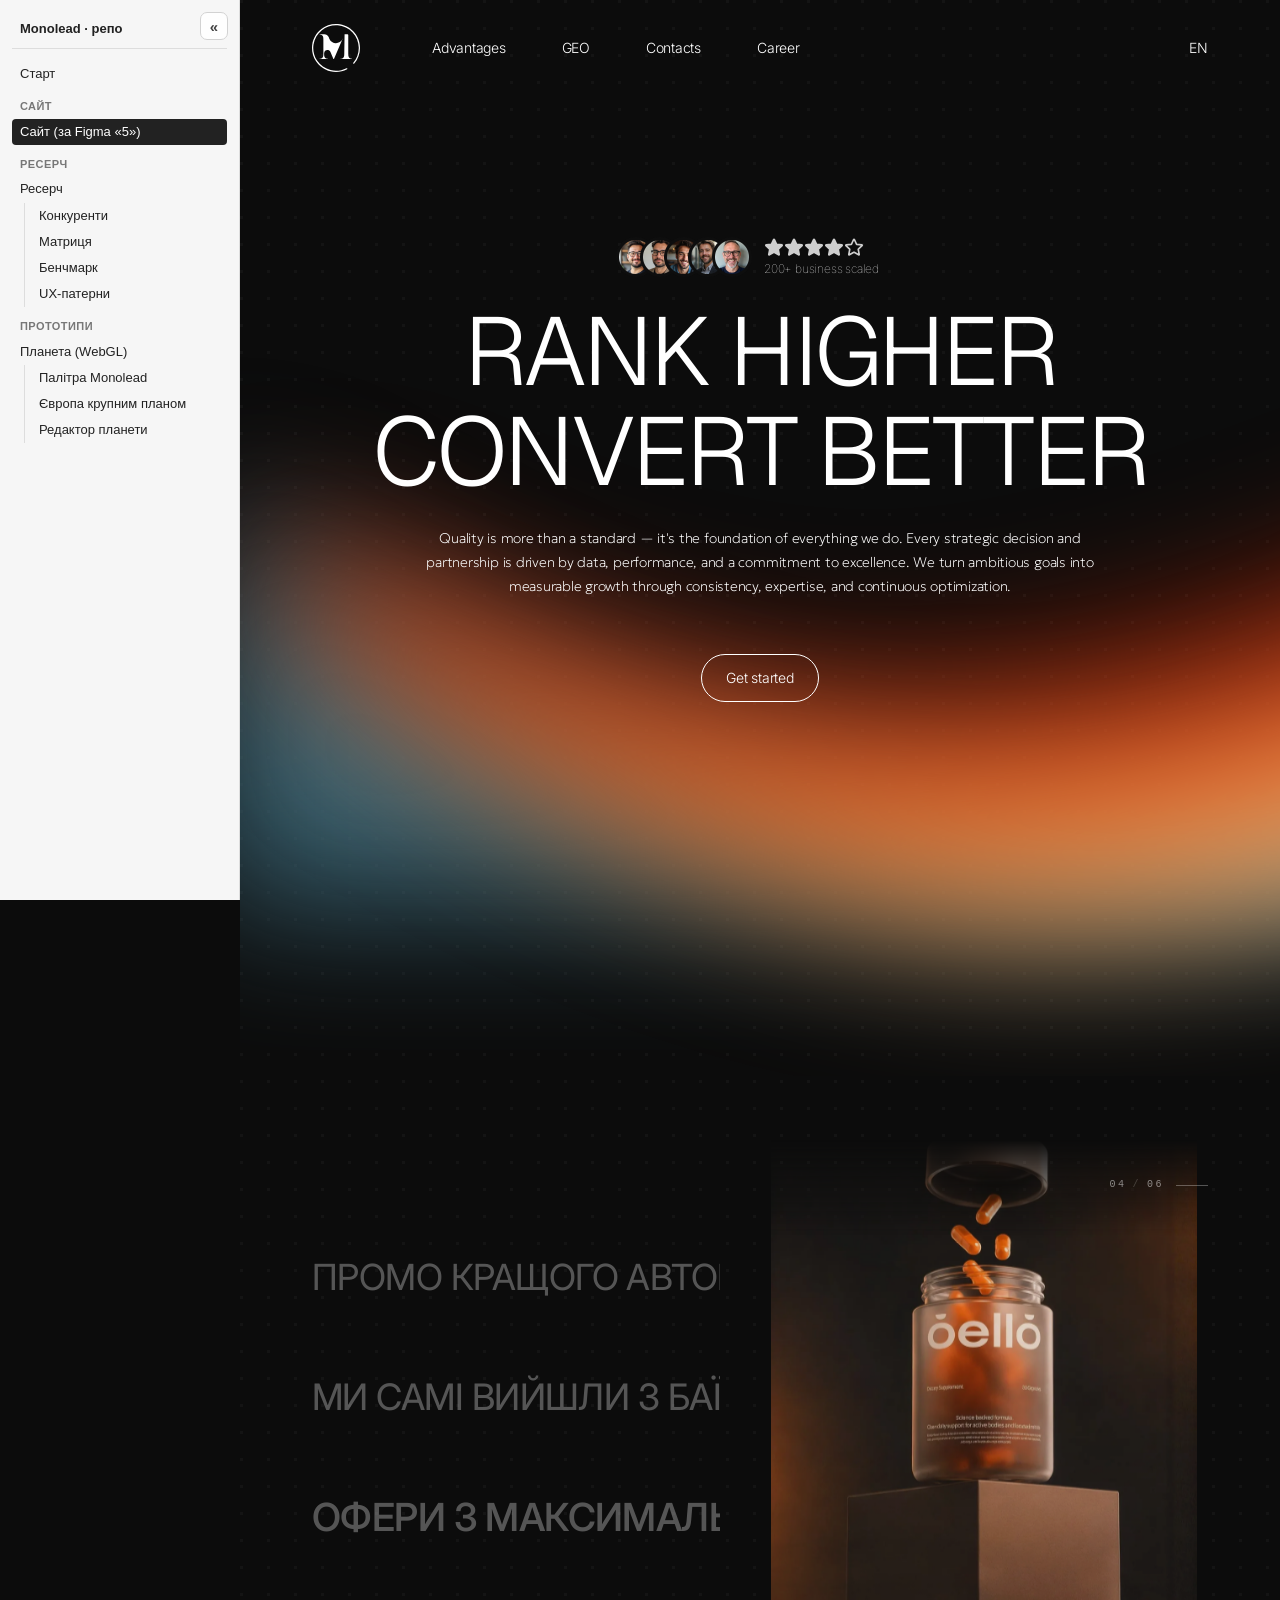
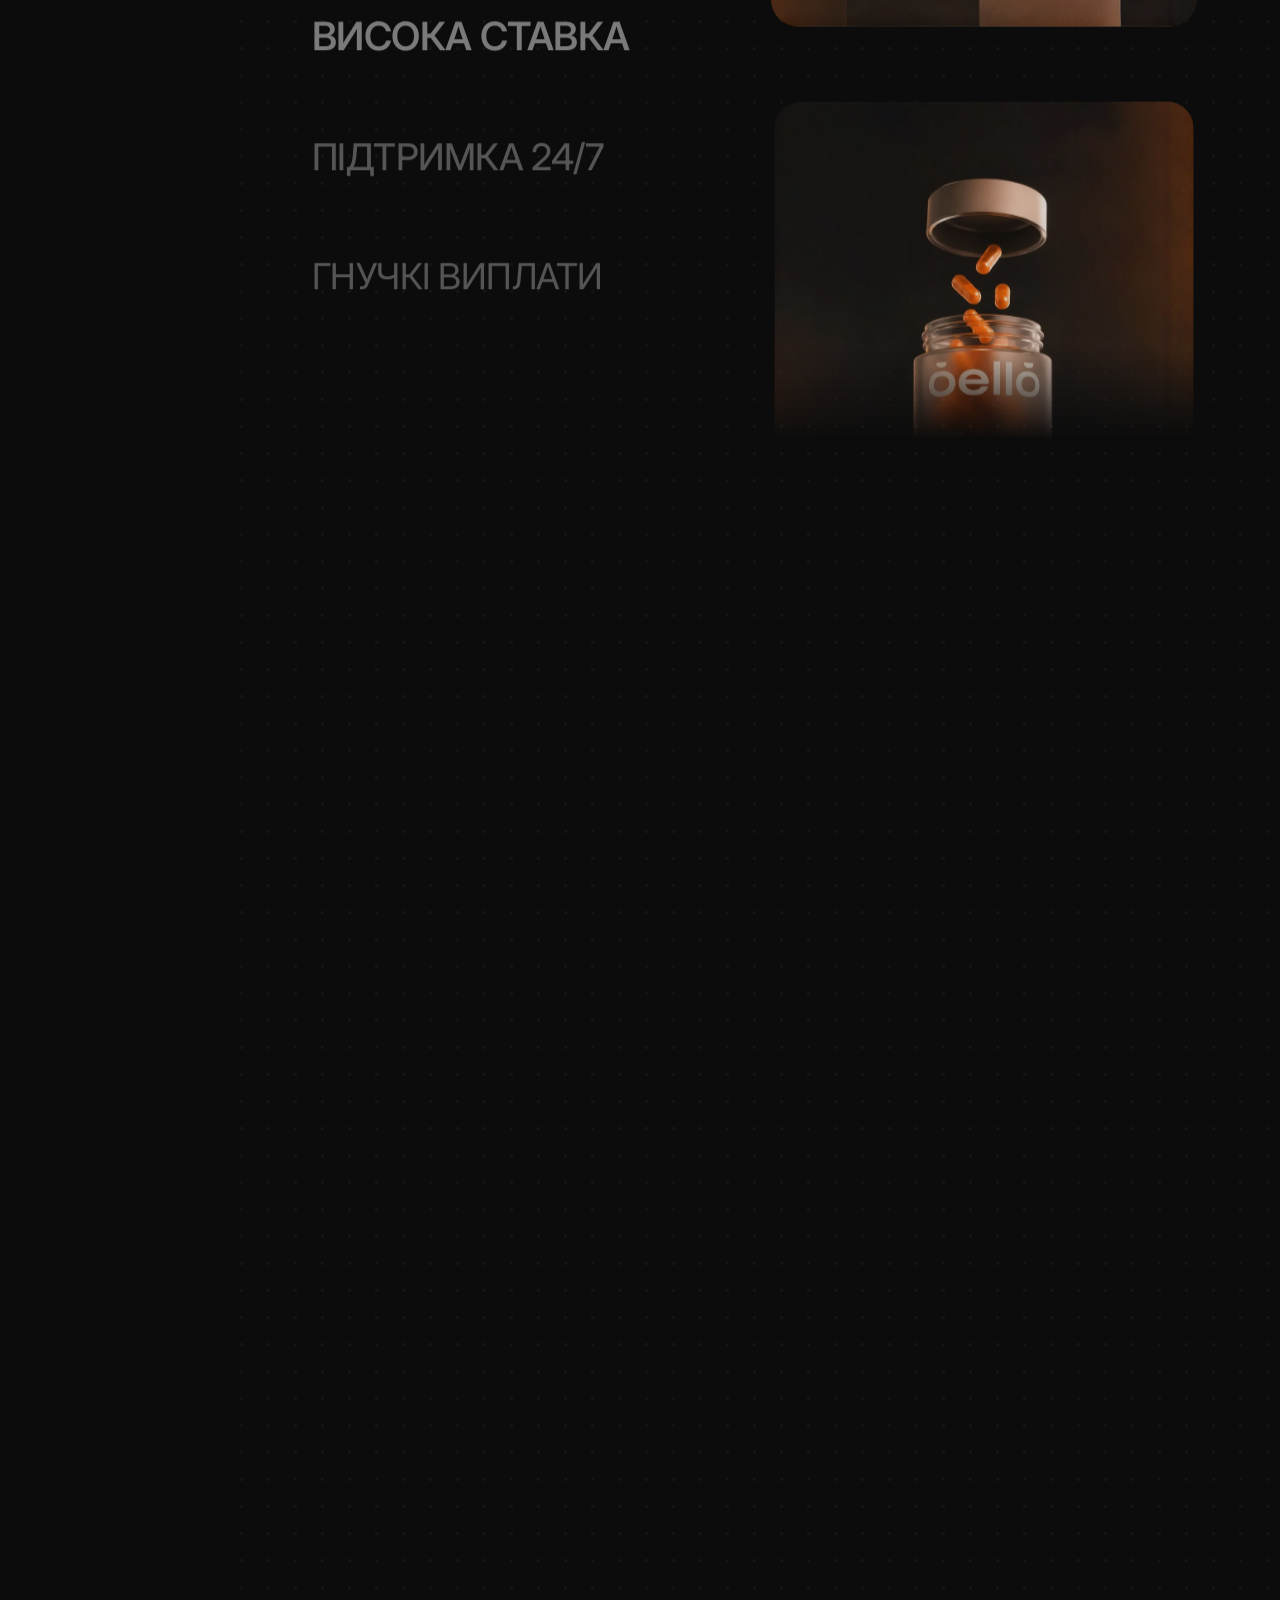
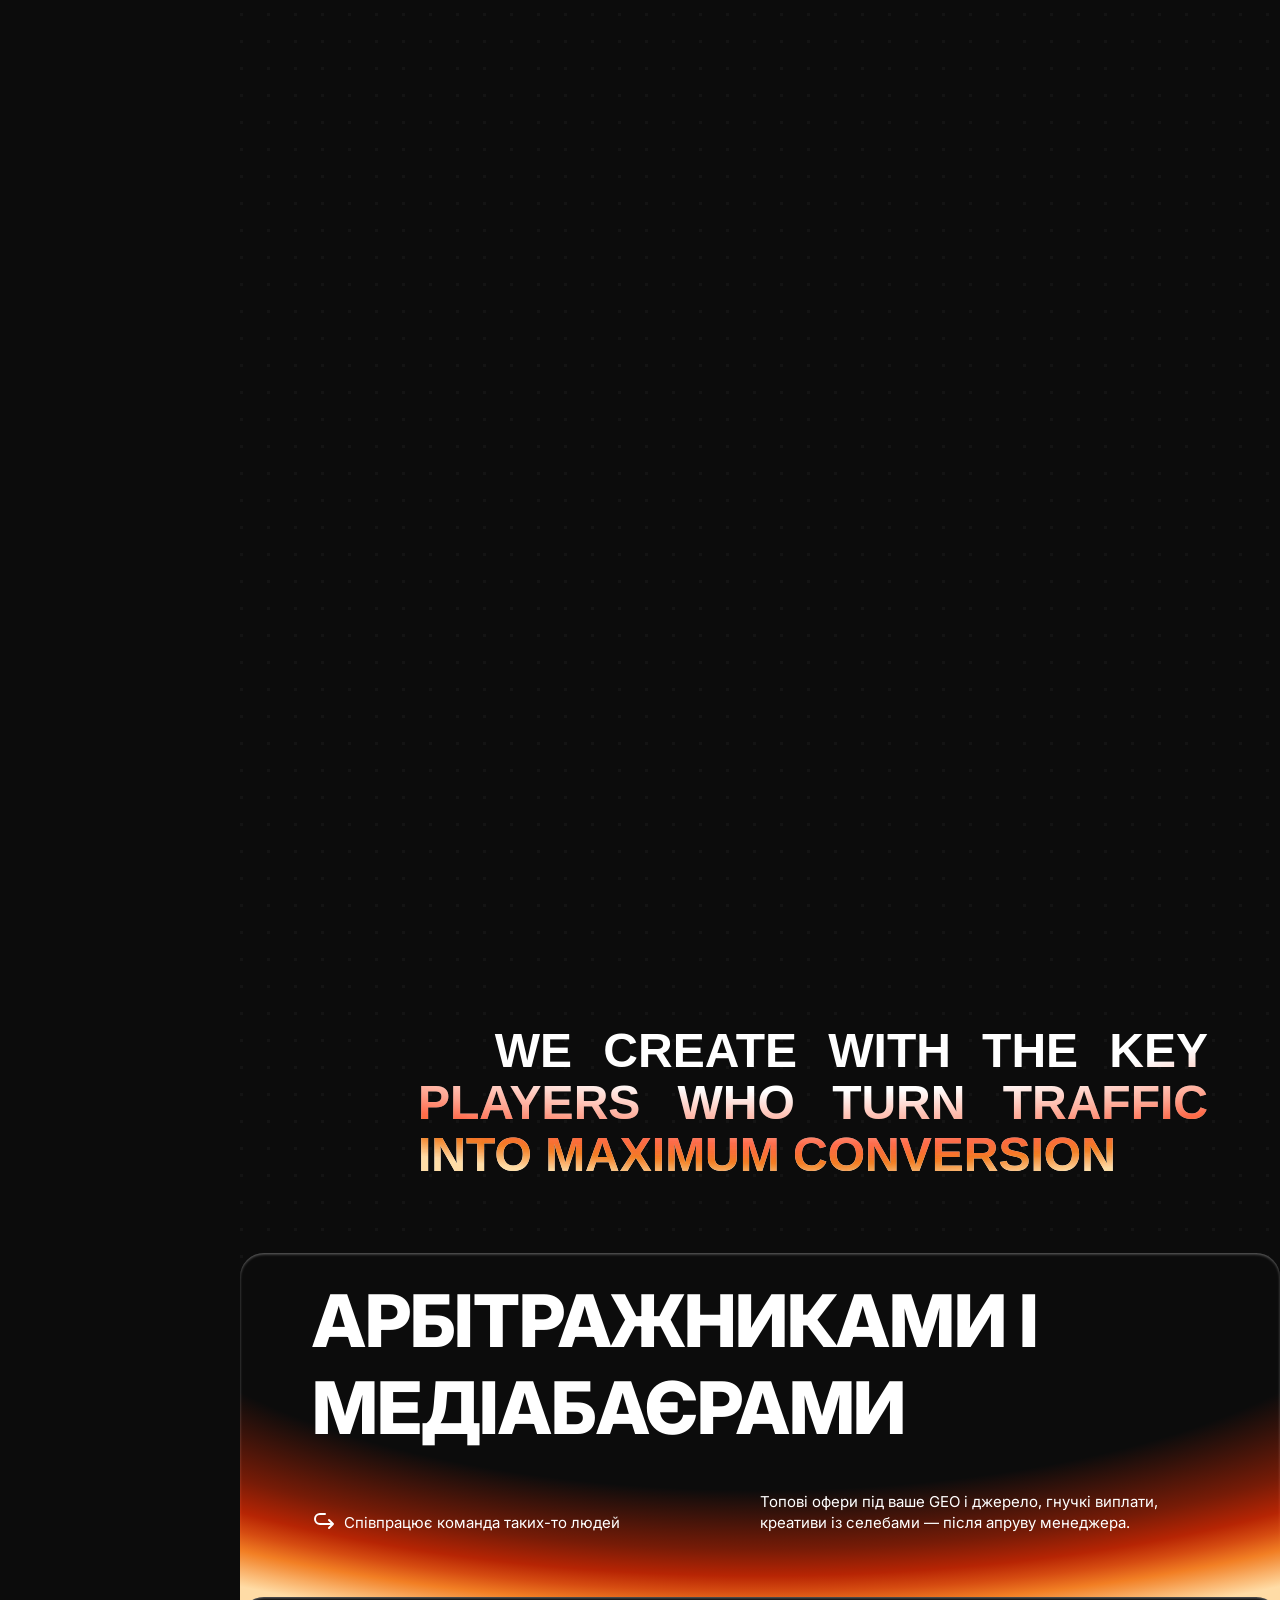
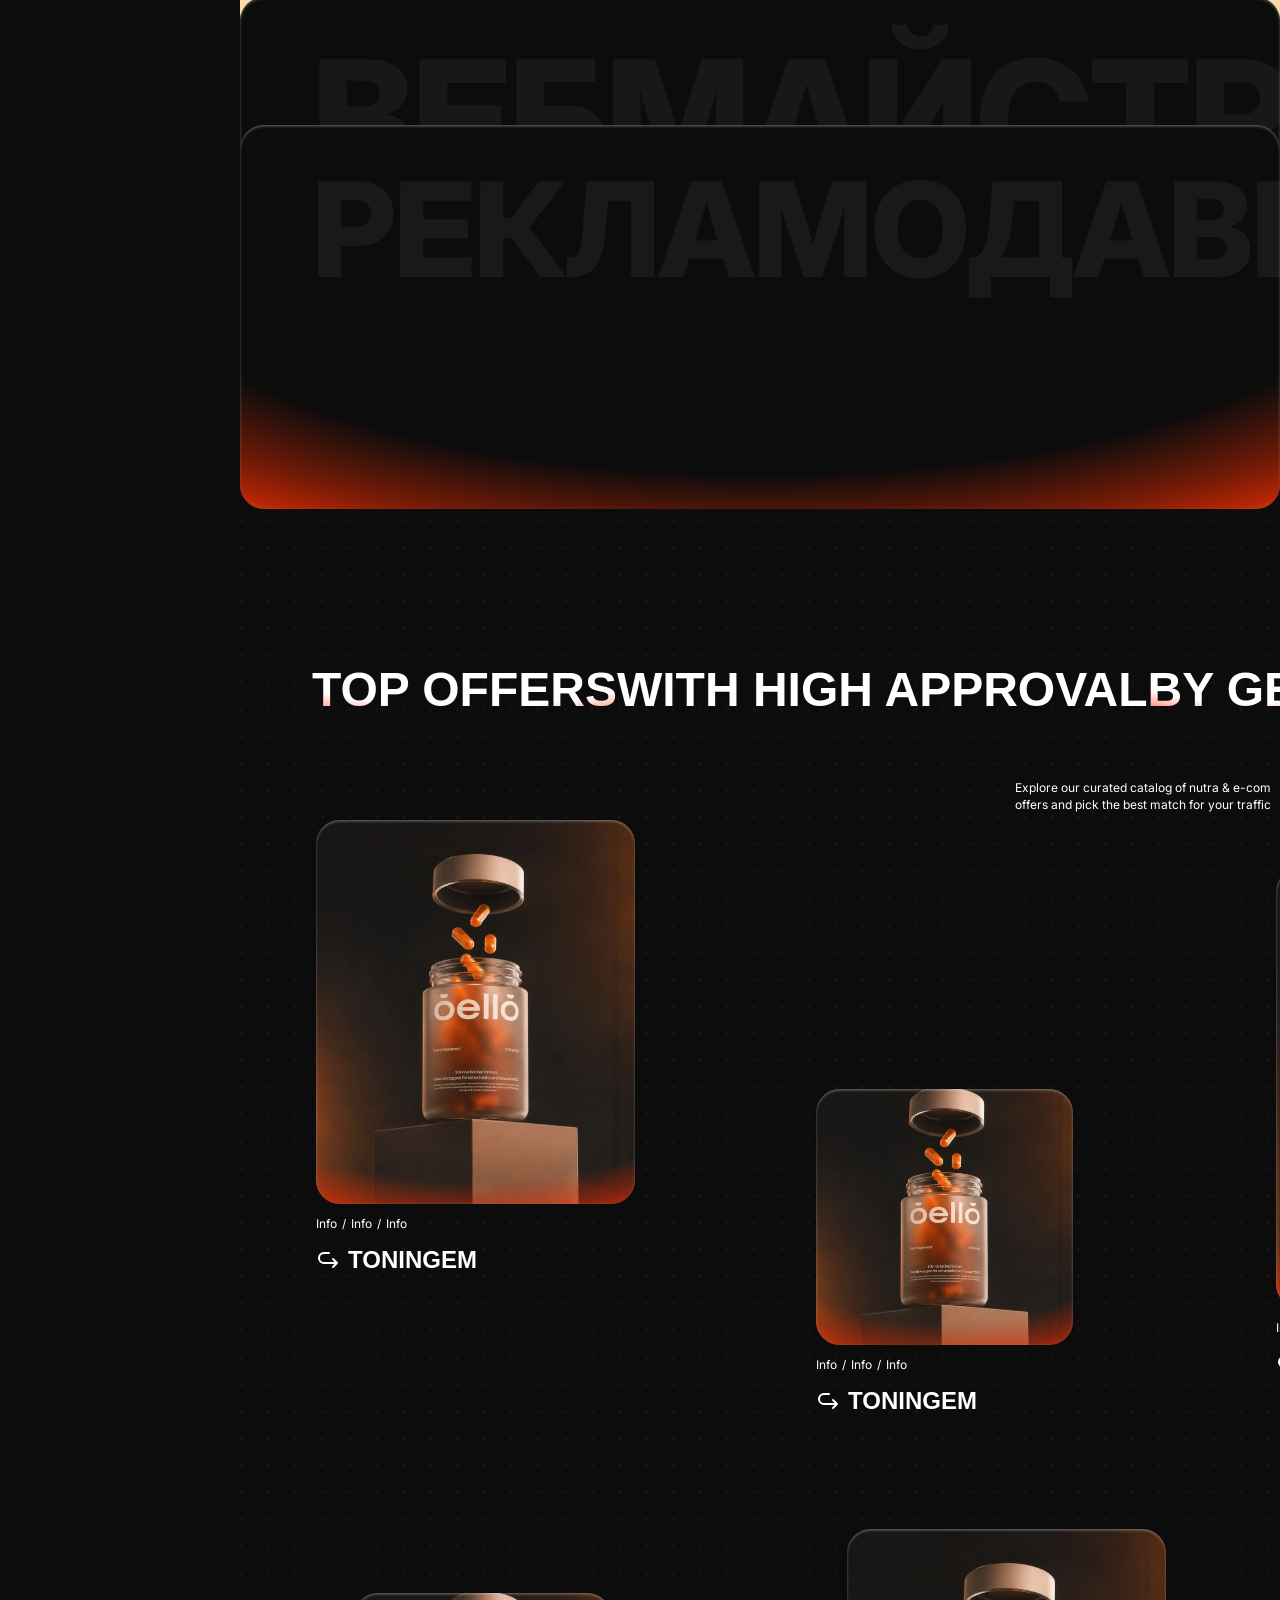
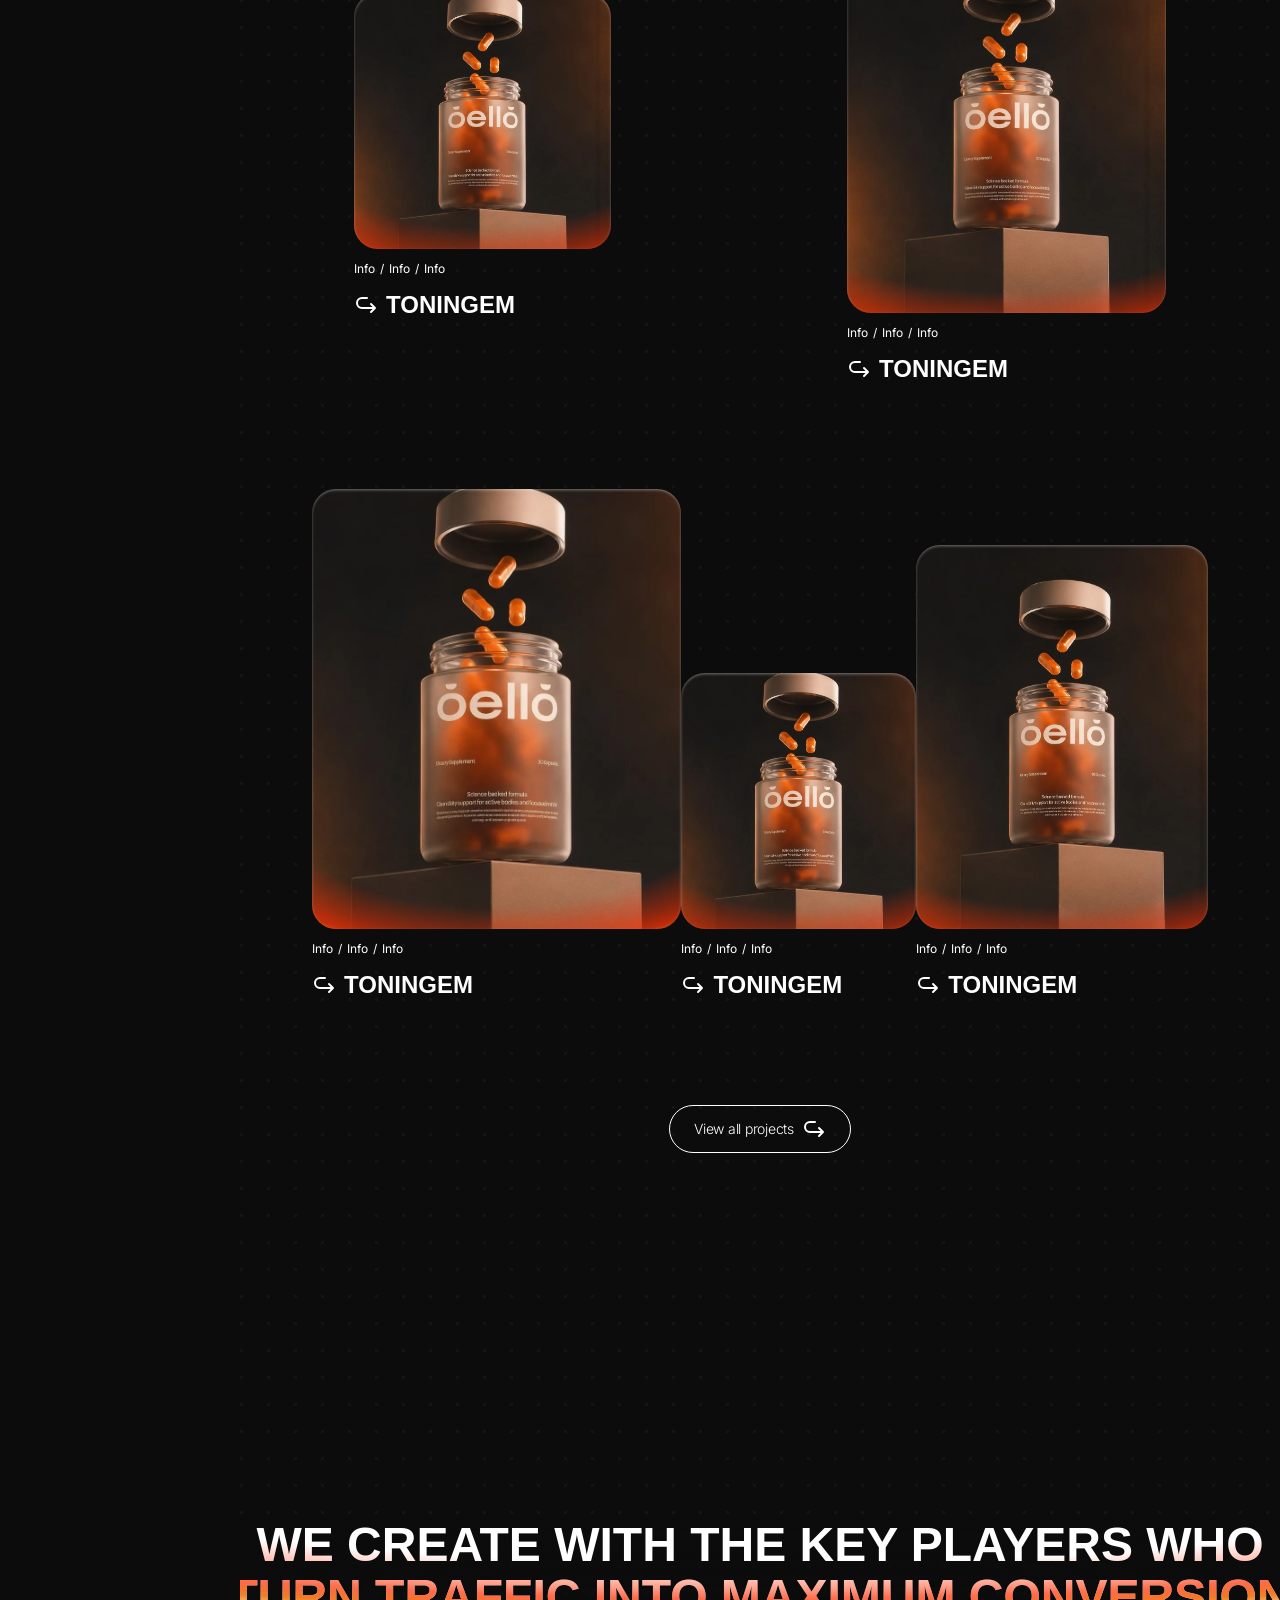
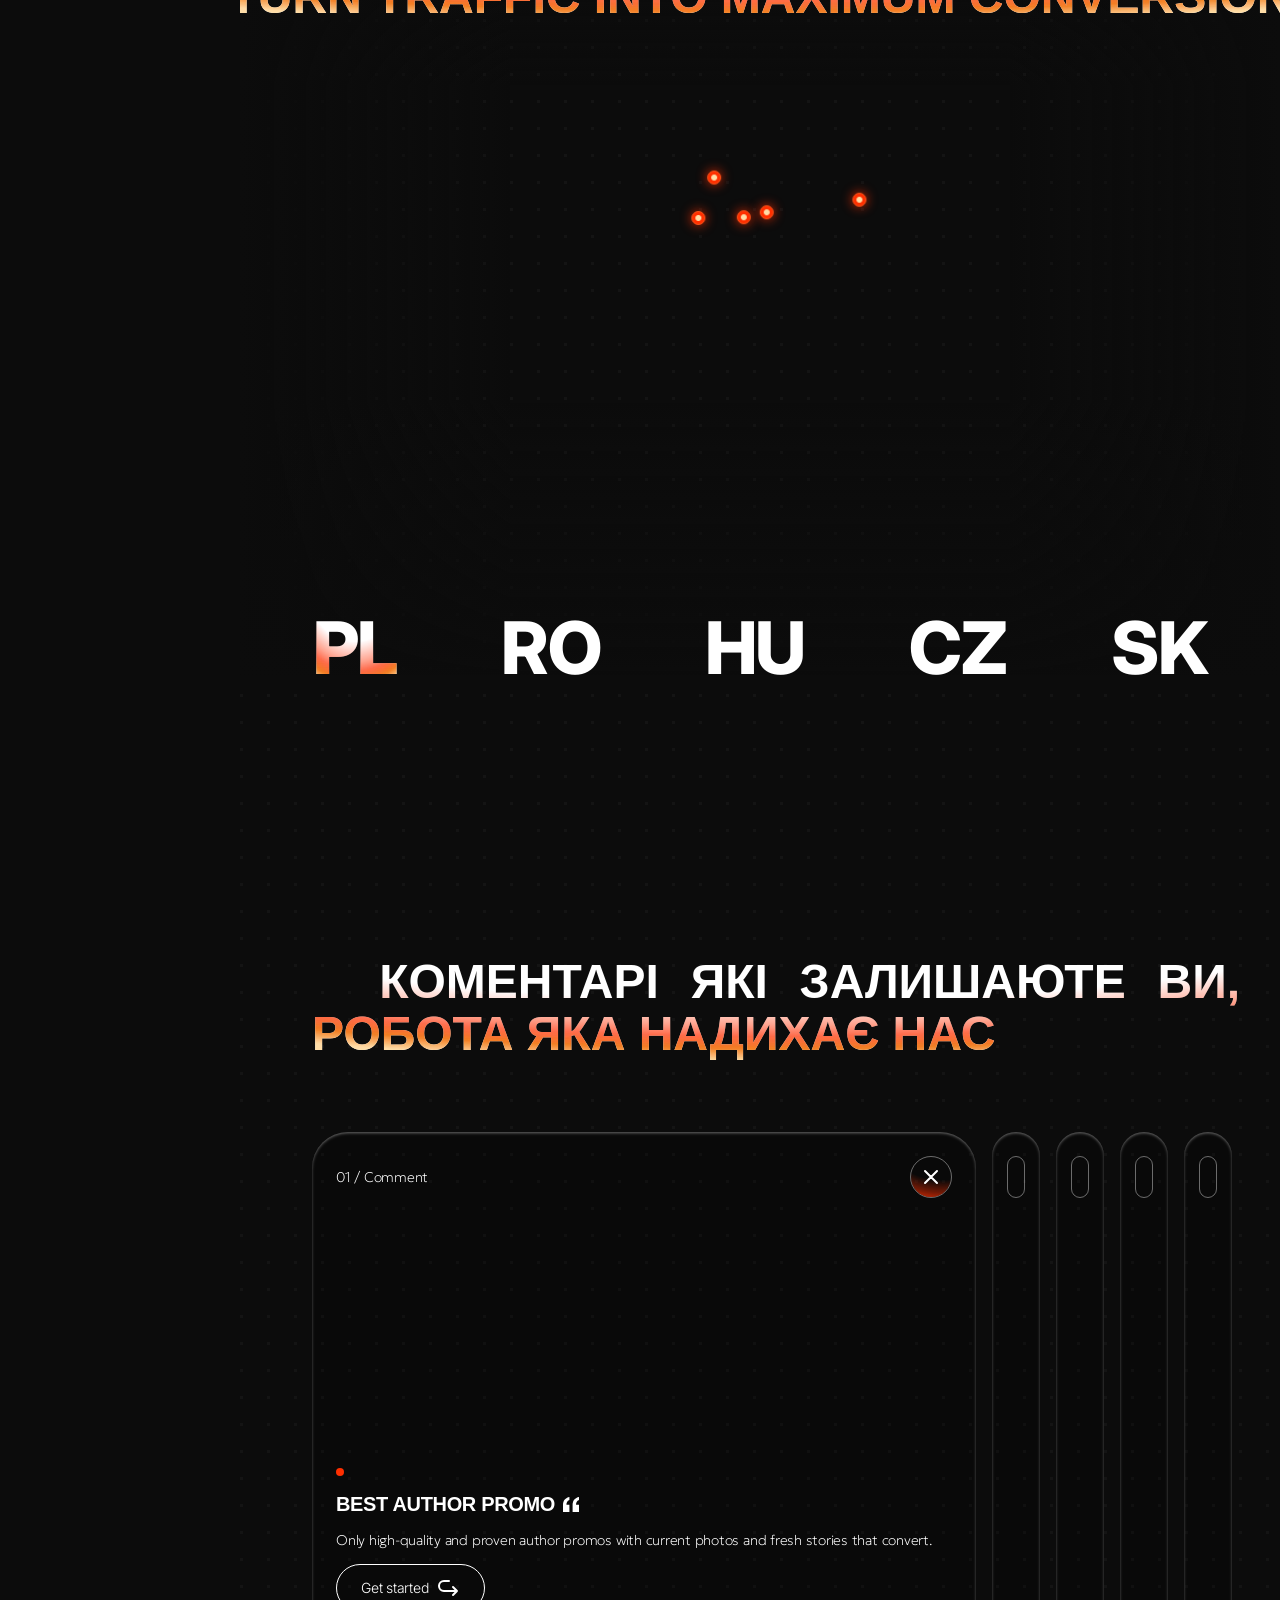
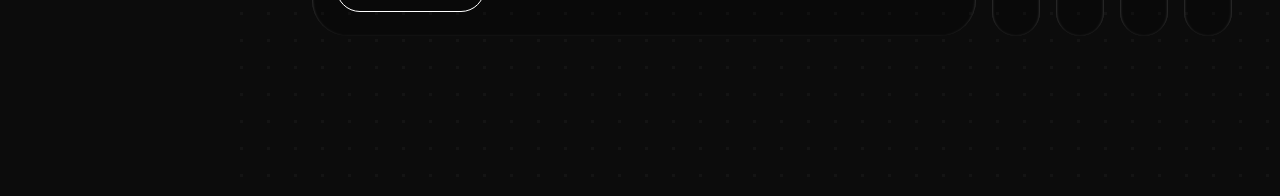
==== commit fe209230: "Folio: active-row arrow flies in from the bottom-right corner of its frame Co-Authored-By: Claude Op" ====
--- a/site/index.html
+++ b/site/index.html
@@ -64,12 +64,12 @@
         <div class="folio__stick">
           <div class="folio__count" data-chrome><span class="folio__num">01</span><span class="sep">/</span>06<i></i></div>
           <div class="folio__titles"><div class="folio__tstrip">
-            <div class="folio__row" data-i="0"><h3>Промо кращого автора</h3><img class="folio__arrow" src="assets/img/arrow-up-left.svg" alt="" width="48" height="48"></div>
-            <div class="folio__row" data-i="1"><h3>Ми самі вийшли з баїнгу</h3><img class="folio__arrow" src="assets/img/arrow-up-left.svg" alt="" width="48" height="48"></div>
-            <div class="folio__row" data-i="2"><h3>Офери з максимальним конвертом</h3><img class="folio__arrow" src="assets/img/arrow-up-left.svg" alt="" width="48" height="48"></div>
-            <div class="folio__row" data-i="3"><h3>Висока ставка</h3><img class="folio__arrow" src="assets/img/arrow-up-left.svg" alt="" width="48" height="48"></div>
-            <div class="folio__row" data-i="4"><h3>Підтримка 24/7</h3><img class="folio__arrow" src="assets/img/arrow-up-left.svg" alt="" width="48" height="48"></div>
-            <div class="folio__row" data-i="5"><h3>Гнучкі виплати</h3><img class="folio__arrow" src="assets/img/arrow-up-left.svg" alt="" width="48" height="48"></div>
+            <div class="folio__row" data-i="0"><h3>Промо кращого автора</h3><span class="folio__abox"><img class="folio__arrow" src="assets/img/arrow-up-left.svg" alt="" width="48" height="48"></span></div>
+            <div class="folio__row" data-i="1"><h3>Ми самі вийшли з баїнгу</h3><span class="folio__abox"><img class="folio__arrow" src="assets/img/arrow-up-left.svg" alt="" width="48" height="48"></span></div>
+            <div class="folio__row" data-i="2"><h3>Офери з максимальним конвертом</h3><span class="folio__abox"><img class="folio__arrow" src="assets/img/arrow-up-left.svg" alt="" width="48" height="48"></span></div>
+            <div class="folio__row" data-i="3"><h3>Висока ставка</h3><span class="folio__abox"><img class="folio__arrow" src="assets/img/arrow-up-left.svg" alt="" width="48" height="48"></span></div>
+            <div class="folio__row" data-i="4"><h3>Підтримка 24/7</h3><span class="folio__abox"><img class="folio__arrow" src="assets/img/arrow-up-left.svg" alt="" width="48" height="48"></span></div>
+            <div class="folio__row" data-i="5"><h3>Гнучкі виплати</h3><span class="folio__abox"><img class="folio__arrow" src="assets/img/arrow-up-left.svg" alt="" width="48" height="48"></span></div>
           </div></div>
           <div class="folio__images"><div class="folio__istrip">
             <div class="folio__slot" style="--i:0"><div class="folio__img" data-i="0"><img src="assets/img/offer-jar.webp" alt="" width="1034" height="1374"></div></div>
--- a/site/assets/css/site.css
+++ b/site/assets/css/site.css
@@ -105,7 +105,9 @@
 .folio__tstrip, .folio__istrip { position: absolute; left: 0; right: 0; top: 0; will-change: transform; }
 .folio__row { display: flex; align-items: center; gap: 16px; cursor: pointer; color: #fff; }
 .folio__row h3 { margin: 0; font-family: var(--f-text); font-weight: 600; line-height: 1; letter-spacing: -.015em; text-transform: uppercase; white-space: nowrap; }
-.folio__arrow { width: 48px; height: 48px; flex: none; opacity: 0; }
+/* Стрілка ↖ залітає у свою рамку з правого нижнього кута */
+.folio__abox { width: 48px; height: 48px; flex: none; overflow: hidden; }
+.folio__arrow { width: 48px; height: 48px; opacity: 0; }
 .folio__images { position: absolute; right: var(--pad); top: 0; height: 100%; width: 448px;
   -webkit-mask-image: linear-gradient(transparent 0, #000 97px, #000 calc(100% - 97px), transparent 100%); mask-image: linear-gradient(transparent 0, #000 97px, #000 calc(100% - 97px), transparent 100%); }
 .folio__slot { position: absolute; left: 0; right: 0; display: flex; align-items: center; justify-content: center; }
@@ -134,7 +136,7 @@
 @media (max-width: 767px) {
   .folio__titles { left: 0; width: 100%; top: 0; height: 50dvh; }
   .folio__row { justify-content: center; }
-  .folio__arrow { display: none; }
+  .folio__abox { display: none; }
   .folio__images { left: 0; right: 0; width: 100%; top: 50dvh; height: 50dvh; -webkit-mask-image: linear-gradient(transparent 0, #000 20px, #000 calc(100% - 20px), transparent 100%); mask-image: linear-gradient(transparent 0, #000 20px, #000 calc(100% - 20px), transparent 100%); }
   .folio__dleft { left: 0; right: 0; width: auto; padding: 32px 24px 0; justify-content: flex-start; overflow-y: auto; overscroll-behavior: contain; }
   .folio__dright { top: auto; left: 24px; right: 24px; bottom: 24px; height: 40dvh; aspect-ratio: auto; }
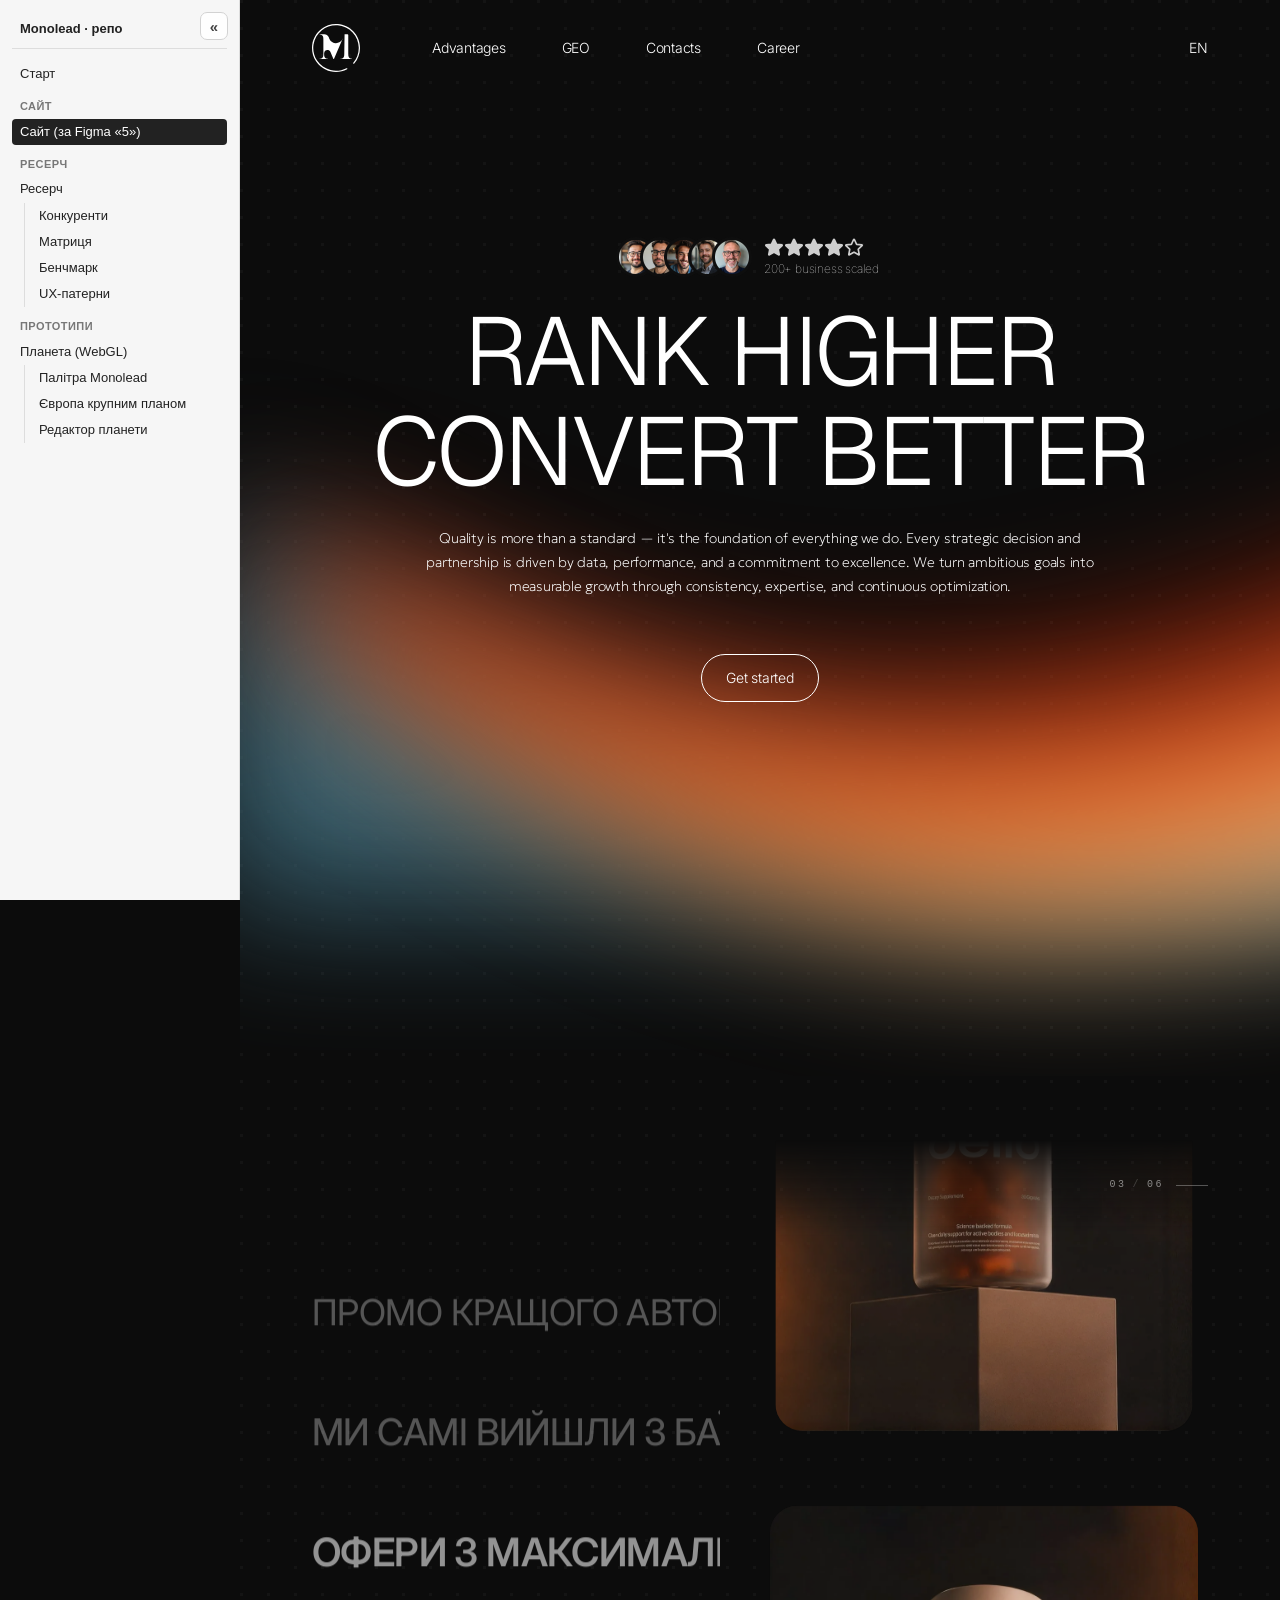
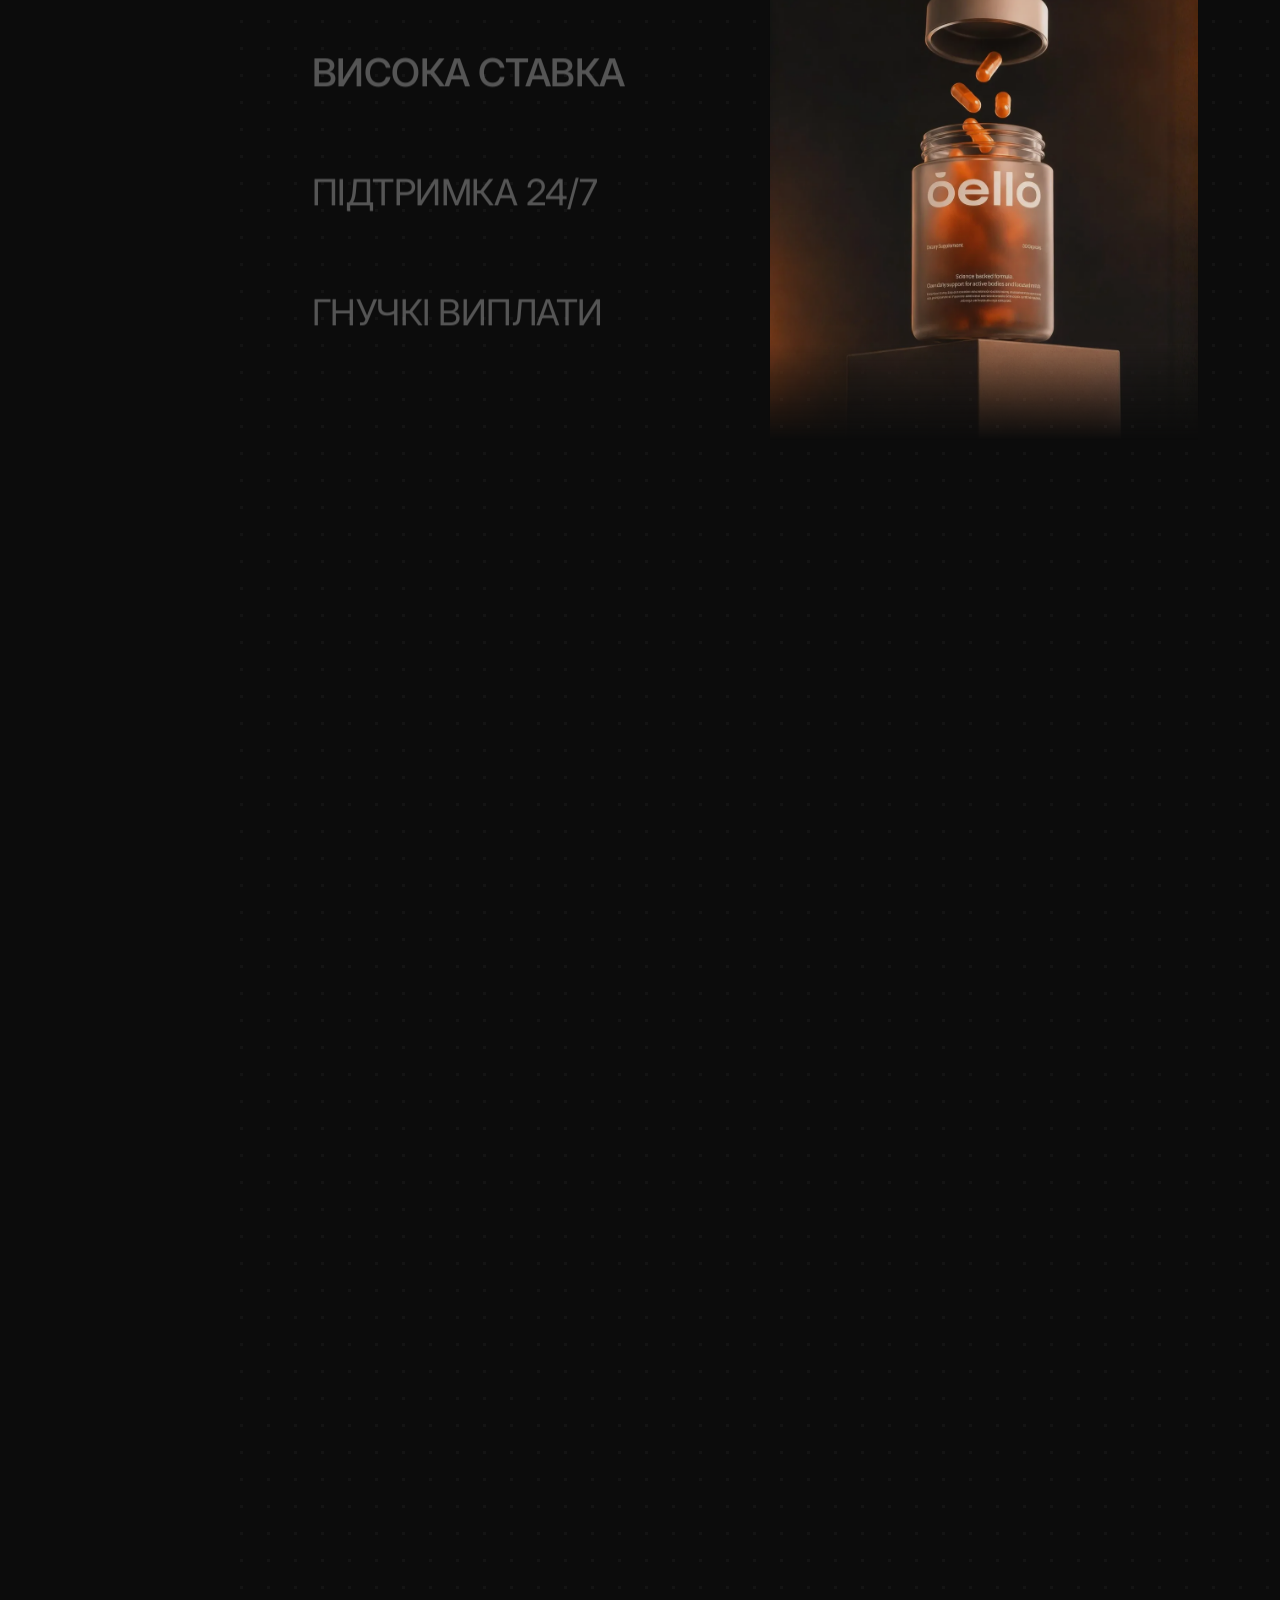
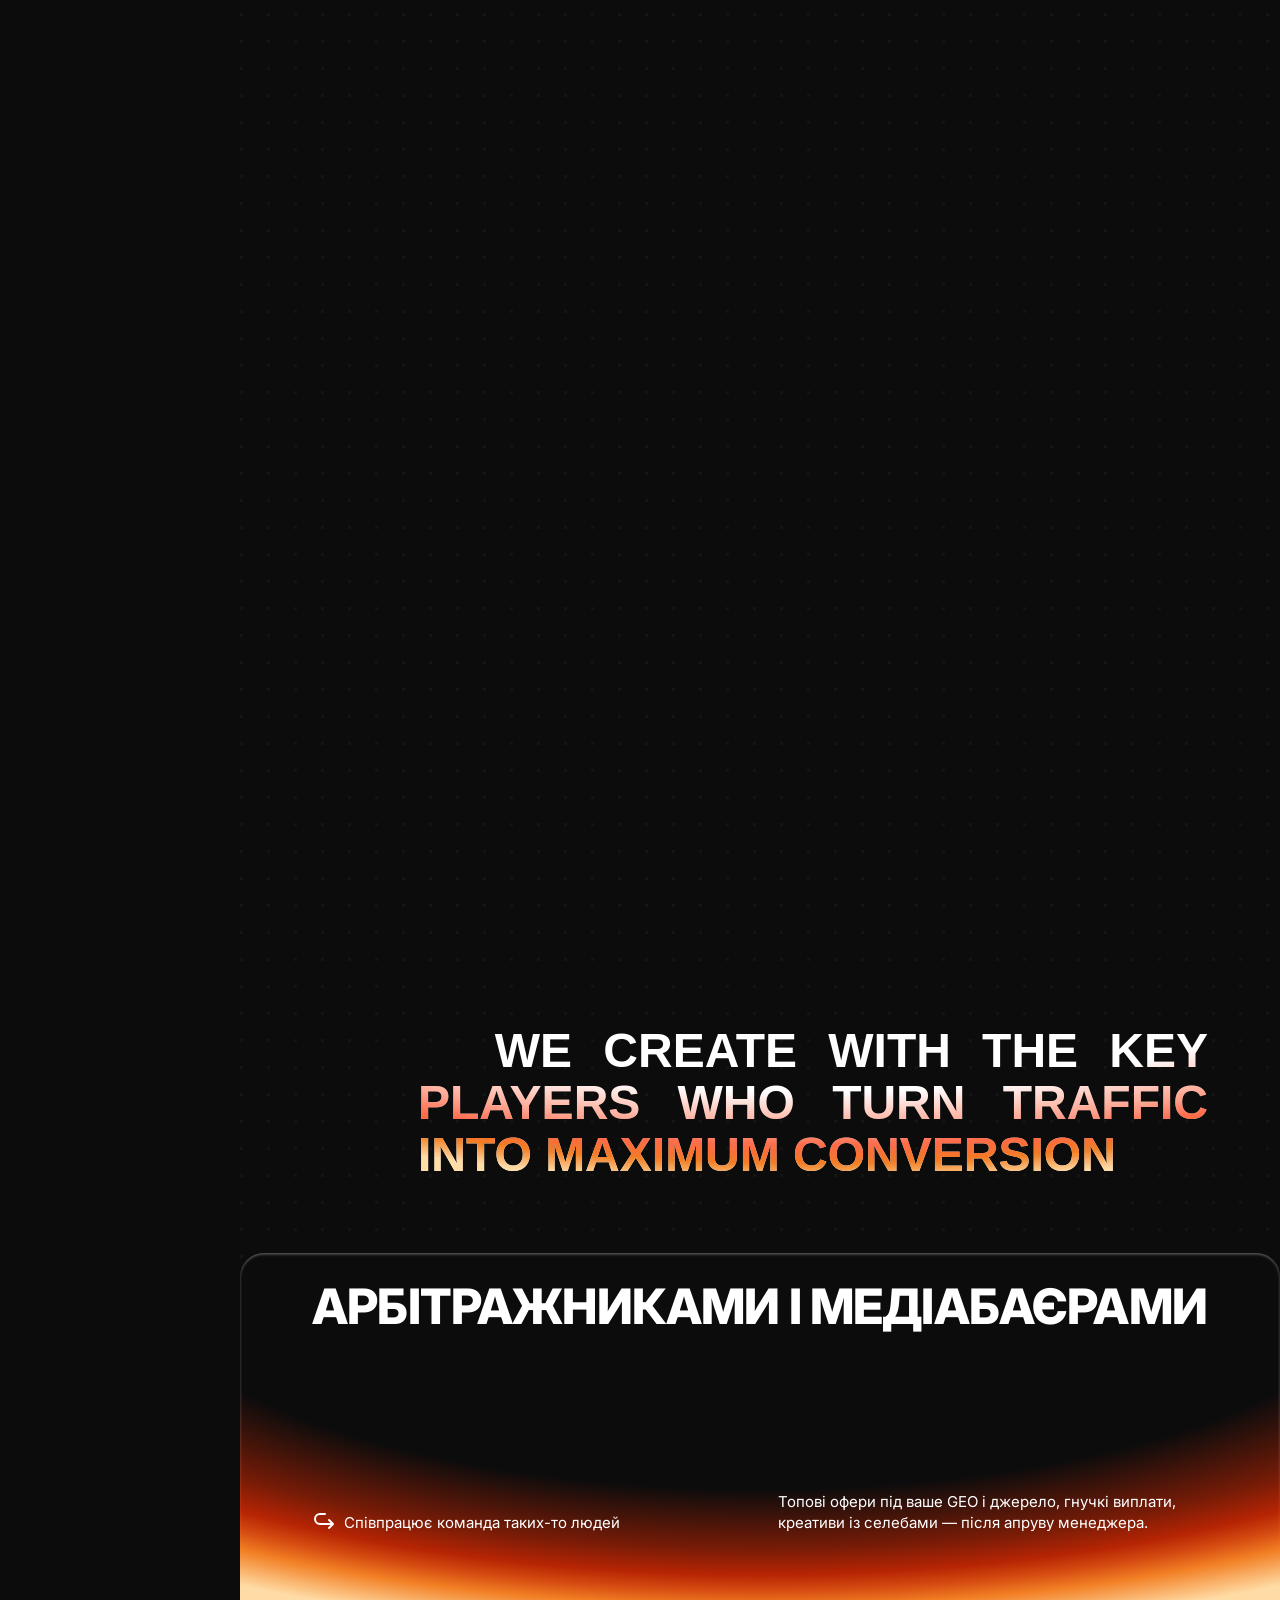
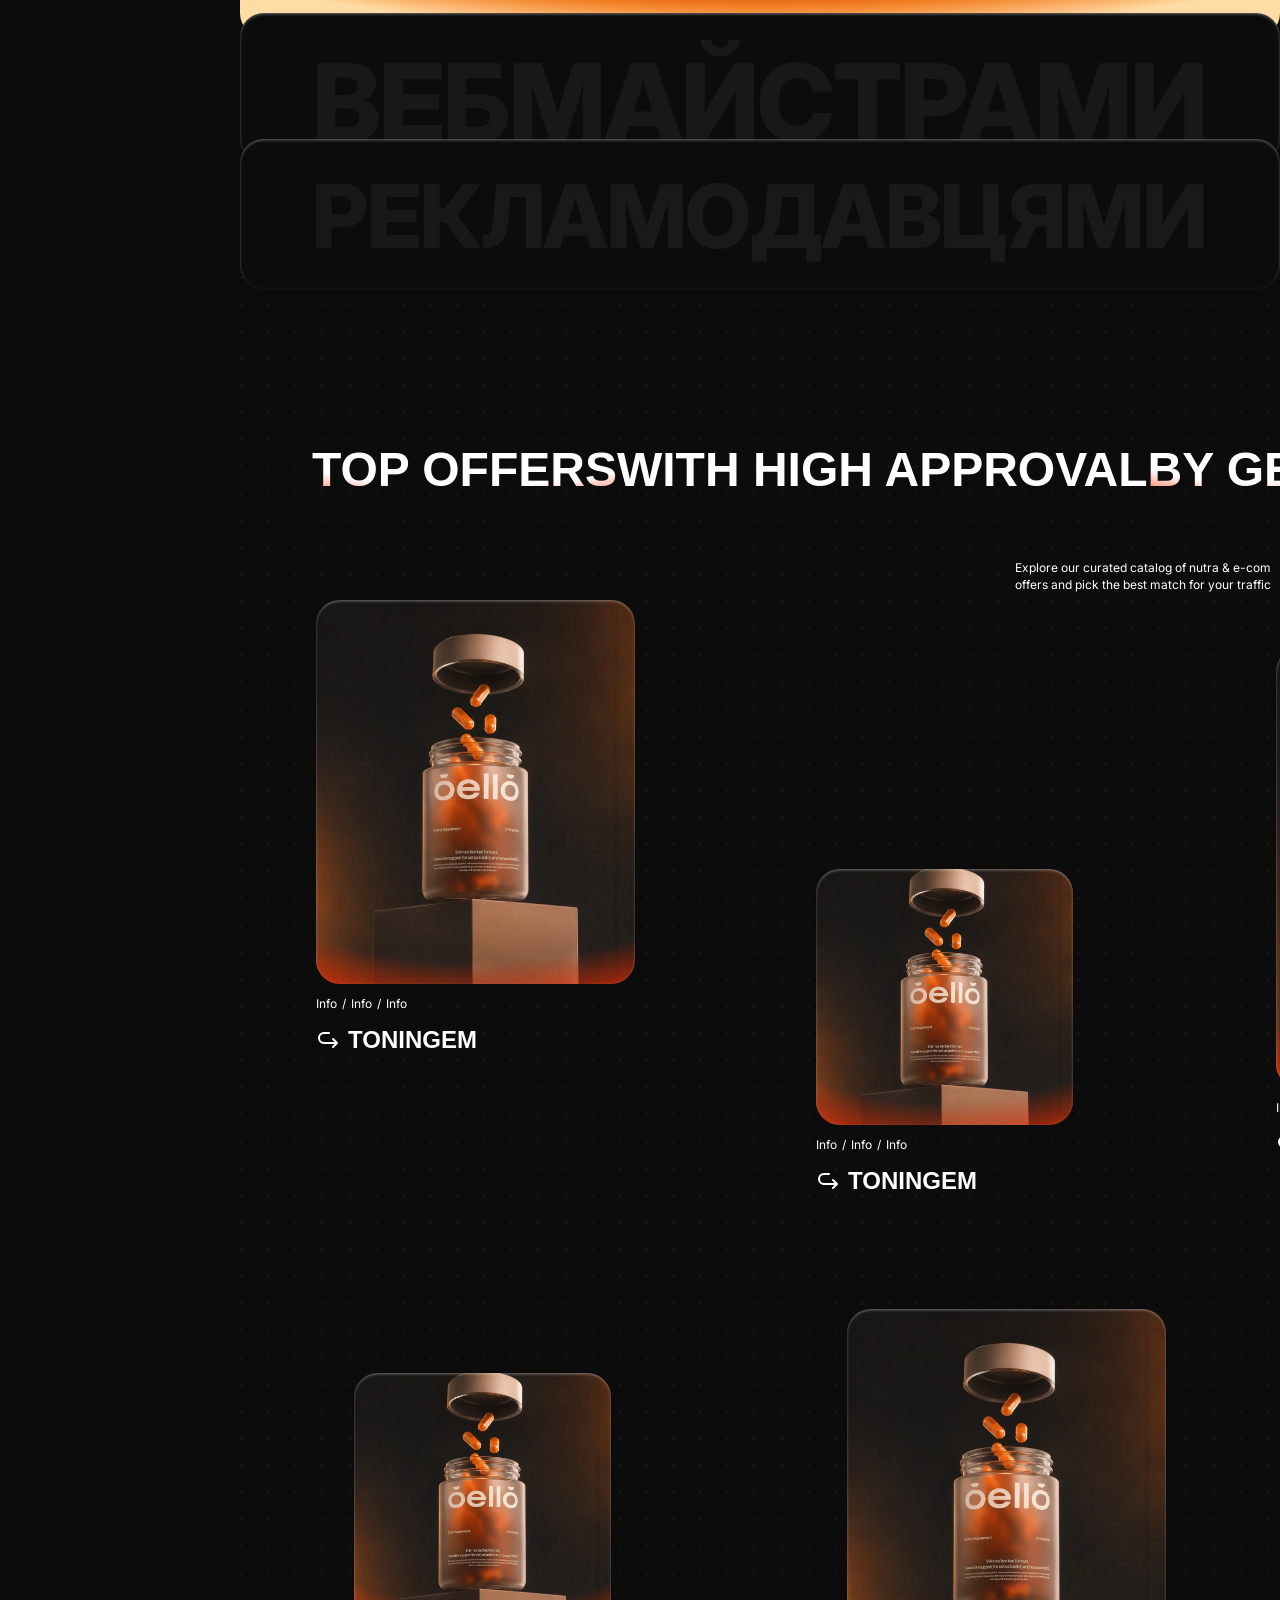
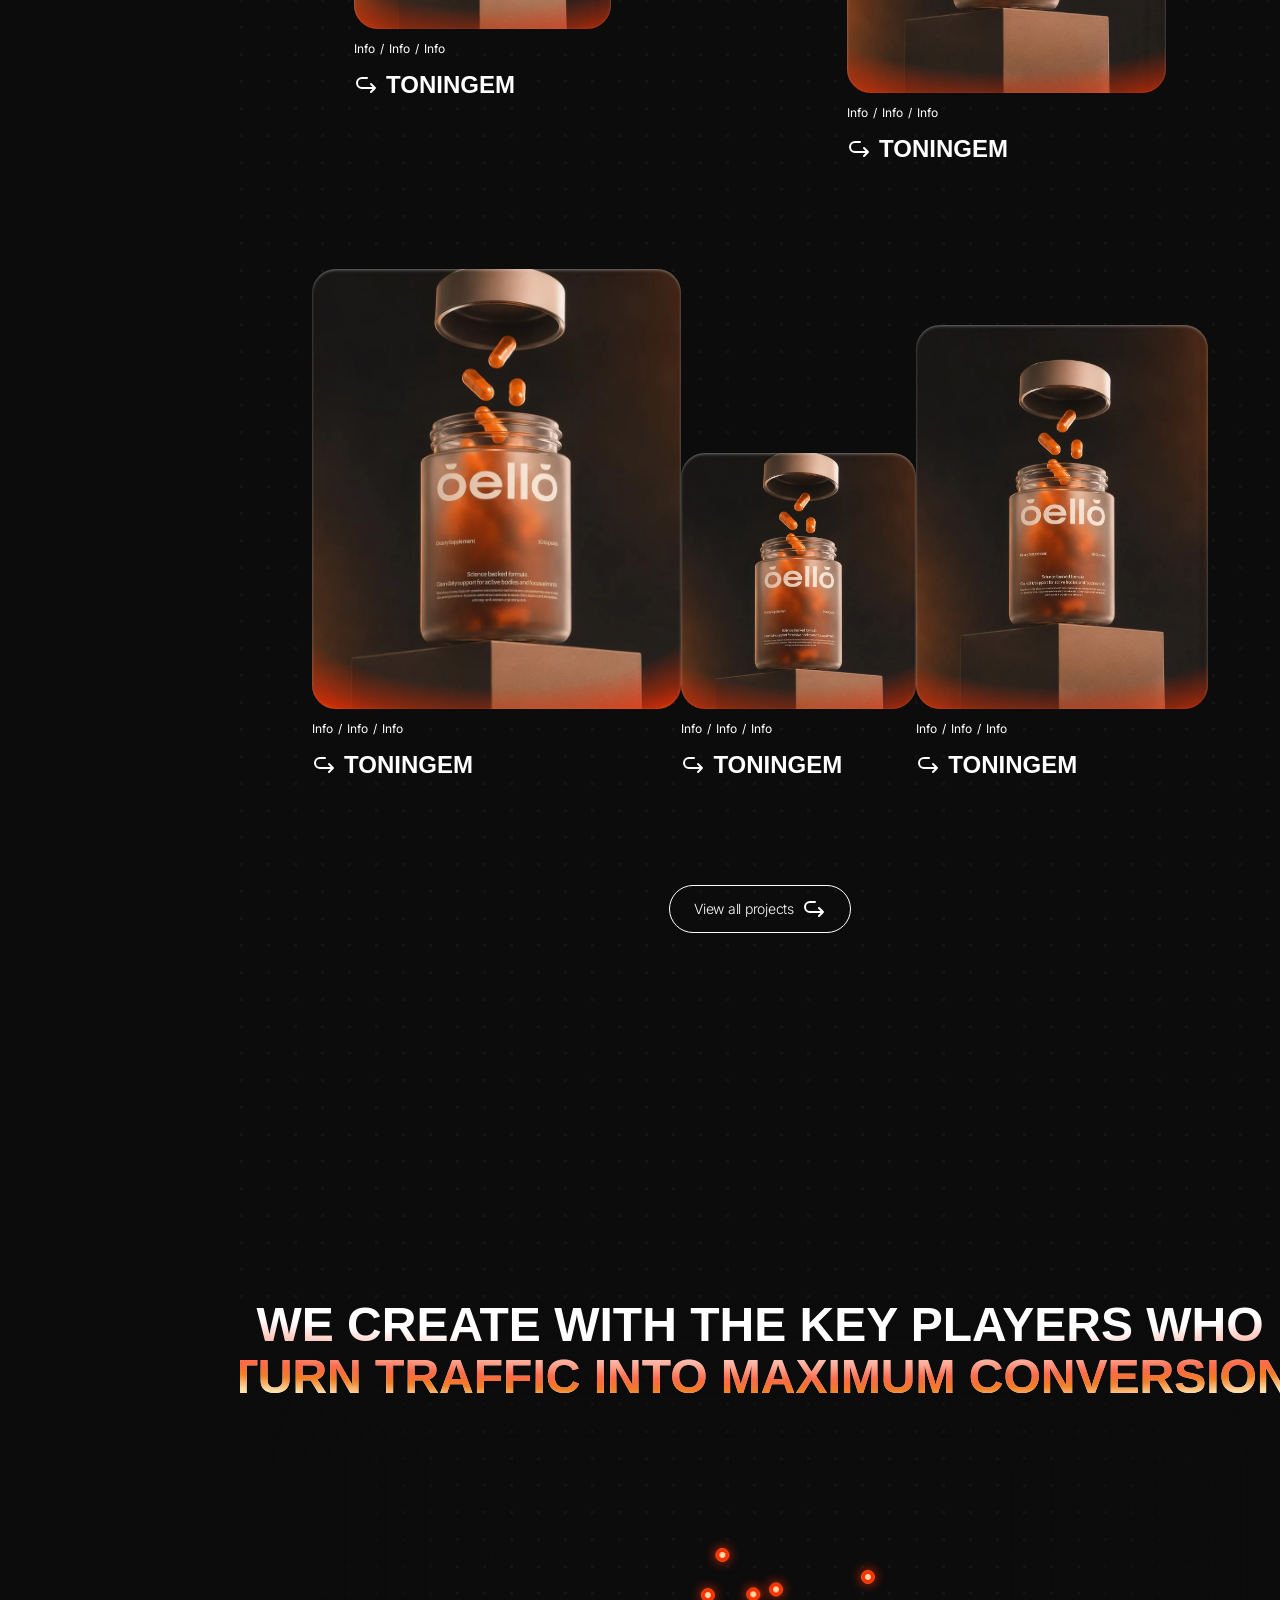
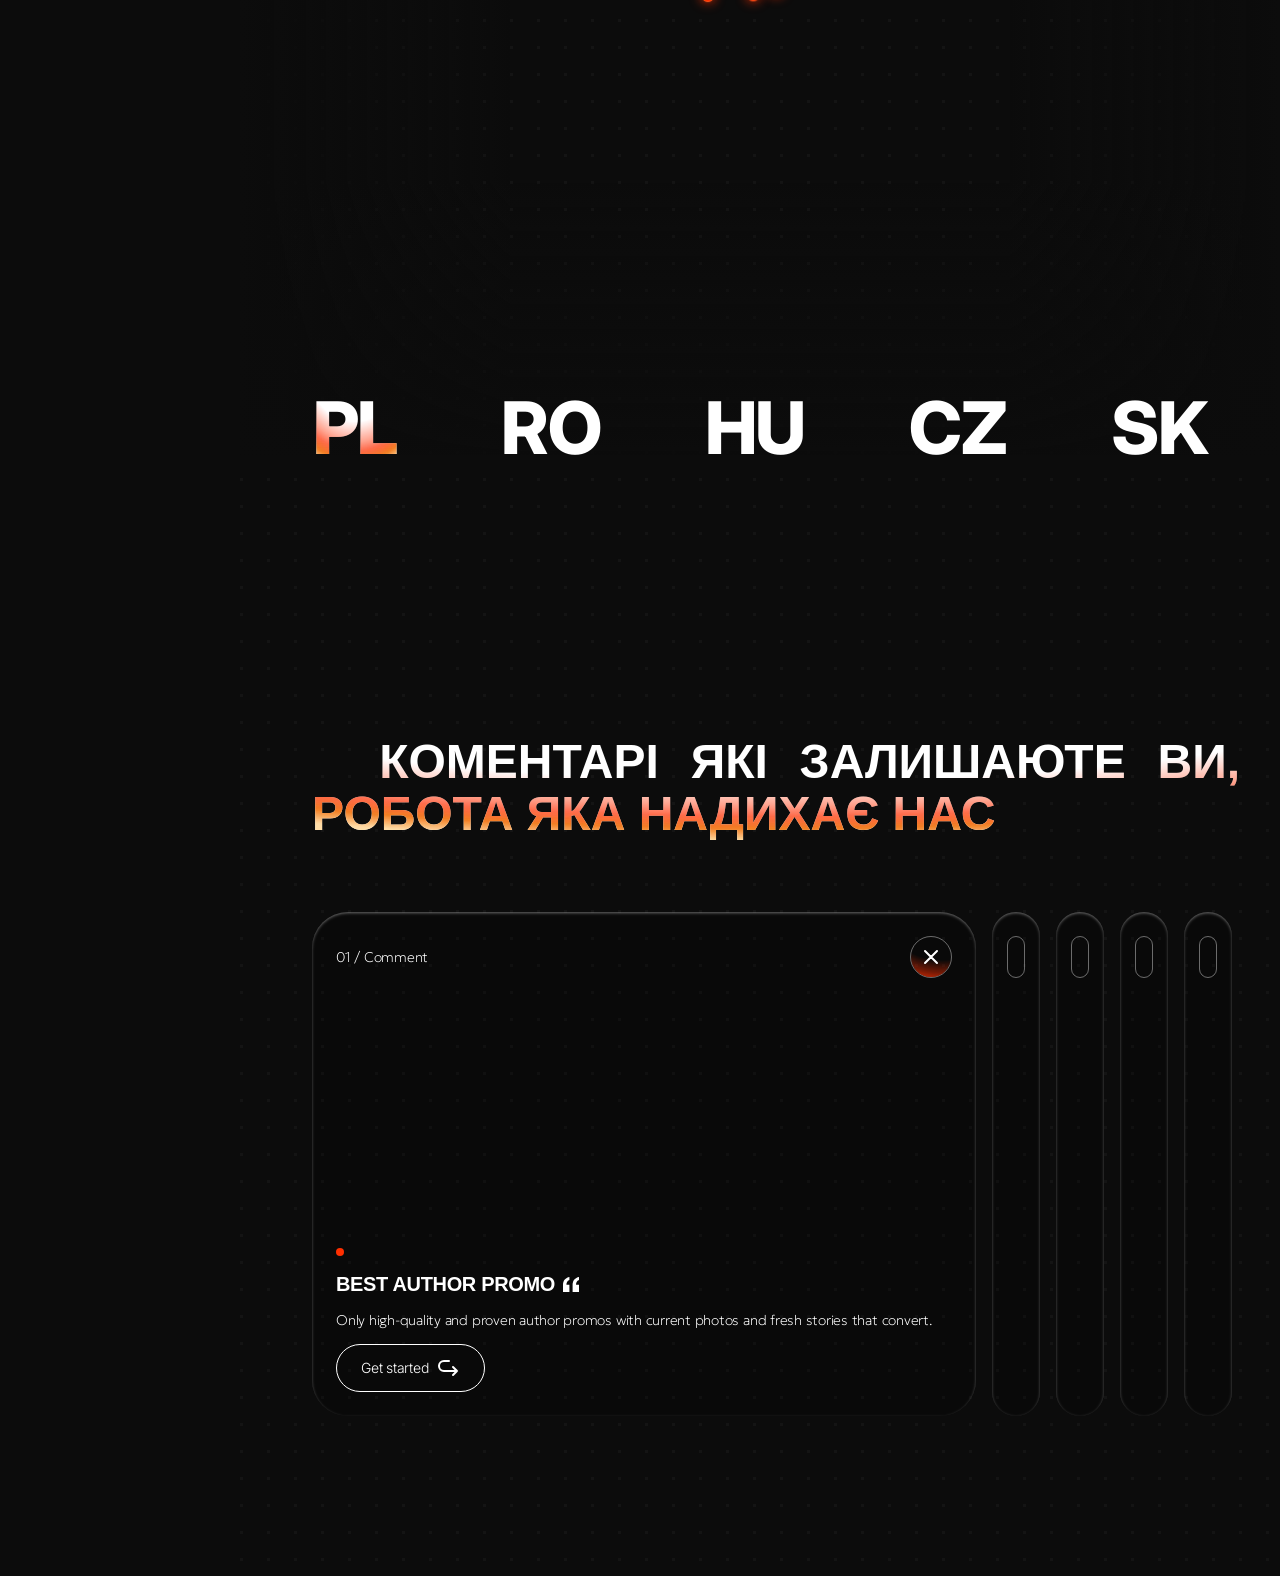
==== commit 0be91066: "Audience cards: titles fit full width, single active card accordion on hover Co-Authored-By: Claude " ====
--- a/site/index.html
+++ b/site/index.html
@@ -133,21 +133,21 @@
       <section class="who" aria-labelledby="who-title">
         <div class="who__head"><h2 class="display grad" id="who-title">We create with the key players who turn traffic into maximum conversion</h2></div>
         <div class="who__cards">
-          <article class="card card--1">
+          <article class="card is-on" tabindex="0">
             <h3 class="card__title">Арбітражниками і медіабаєрами</h3>
             <div class="card__foot">
               <div><img src="assets/img/arrow-undo.svg" alt="" width="24" height="24"><p>Співпрацює команда таких-то людей</p></div>
               <div><p>Топові офери під ваше GEO і джерело, гнучкі виплати, креативи із селебами — після апруву менеджера.</p></div>
             </div>
           </article>
-          <article class="card card--2">
+          <article class="card" tabindex="0">
             <h3 class="card__title">Вебмайстрами</h3>
             <div class="card__foot">
               <div><img src="assets/img/arrow-undo.svg" alt="" width="24" height="24"><p>Співпрацює команда таких-то людей</p></div>
               <div><p style="max-width:276px">Монетизація трафіку сайту на перевірених Nutra та E-com оферах.</p></div>
             </div>
           </article>
-          <article class="card card--3">
+          <article class="card" tabindex="0">
             <h3 class="card__title">Рекламодавцями</h3>
             <div class="card__foot">
               <div><img src="assets/img/arrow-undo.svg" alt="" width="24" height="24"><p>Співпрацює команда таких-то людей</p></div>
--- a/site/assets/css/site.css
+++ b/site/assets/css/site.css
@@ -147,24 +147,29 @@
 .who__head { display: flex; justify-content: flex-end; padding: 0 var(--pad); }
 .who__head .display { width: 790px; text-align: justify; text-indent: 1.6em; }
 .who__cards { margin-top: 72px; display: flex; flex-direction: column; }
+/* Плашки аудиторій: активна лише одна (за замовчуванням перша). Наведення розгортає плашку,
+   решта згортаються до смуги з ледь видимою назвою. Сумарна висота стопки стала — під курсором нічого не перескакує. */
 .card {
-  position: relative; height: 384px; padding: 24px var(--pad) 104px; border-radius: 24px; overflow: hidden;
-  background: var(--bg); box-shadow: var(--inset); display: flex; flex-direction: column; justify-content: space-between;
-}
-.card::before { content: ""; position: absolute; left: 0; width: 100%; height: 384px; background: var(--glow); pointer-events: none; }
-.card--1 { margin-bottom: -40px; }
-.card--1::before { bottom: -.5px; }
-.card--2 { margin-bottom: -256px; }
-.card--2::before, .card--3::before { top: 113px; }
+  --open: 384px; --shut: 150px;
+  position: relative; height: var(--shut); margin-bottom: -24px; padding: 24px var(--pad) 104px; border-radius: 24px; overflow: hidden;
+  background: var(--bg); box-shadow: var(--inset); display: flex; flex-direction: column; justify-content: space-between; cursor: pointer;
+  transition: height .6s cubic-bezier(.65, 0, .35, 1);
+}
+.card:last-child { margin-bottom: 0; }
+.card.is-on { height: var(--open); cursor: default; }
+.card::before { content: ""; position: absolute; left: 0; top: 113px; width: 100%; height: 384px; background: var(--glow); pointer-events: none; opacity: .75; transition: top .6s cubic-bezier(.65, 0, .35, 1), opacity .6s; }
+.card.is-on::before { top: 0; opacity: 1; }
 .card > * { position: relative; }
-.card__title { margin: 0; font: 800 72.544px/normal var(--f-text); letter-spacing: -.017em; text-transform: uppercase; }
-.card--2 .card__title { font-size: 159.144px; opacity: .05; }
-.card--3 .card__title { font-size: 131.728px; opacity: .05; }
-.card__foot { display: flex; align-items: flex-end; justify-content: space-between; }
-.card__foot > div { width: 520px; display: flex; gap: 8px; align-items: flex-end; }
+/* Назва розтягнута на всю ширину плашки: розмір рахує site.js під поточний екран */
+.card__title { align-self: flex-start; margin: 0; font: 800 72px/normal var(--f-text); letter-spacing: -.017em; text-transform: uppercase; white-space: nowrap; opacity: .05; transition: opacity .5s; }
+.card.is-on .card__title { opacity: 1; }
+.card:not(.is-on):hover .card__title { opacity: .12; }
+.card__foot { display: flex; align-items: flex-end; justify-content: space-between; gap: 24px; opacity: 0; transform: translateY(16px); transition: opacity .35s, transform .5s cubic-bezier(.16, 1, .3, 1); }
+.card.is-on .card__foot { opacity: 1; transform: none; transition-delay: .25s; }
+.card__foot > div { width: 520px; max-width: 48%; display: flex; gap: 8px; align-items: flex-end; }
 .card__foot p { margin: 0; font: 400 15px/1.4 var(--f-text); max-width: 400px; }
 .card__foot img { width: 24px; height: 24px; }
-.card--3 .card__foot { opacity: 0; }
+@media (prefers-reduced-motion: reduce) { .card, .card::before, .card__foot { transition: none; } }
 
 /* ---------- Топ-офери ---------- */
 .offers { margin-top: 155px; display: flex; flex-direction: column; align-items: center; gap: 104px; }
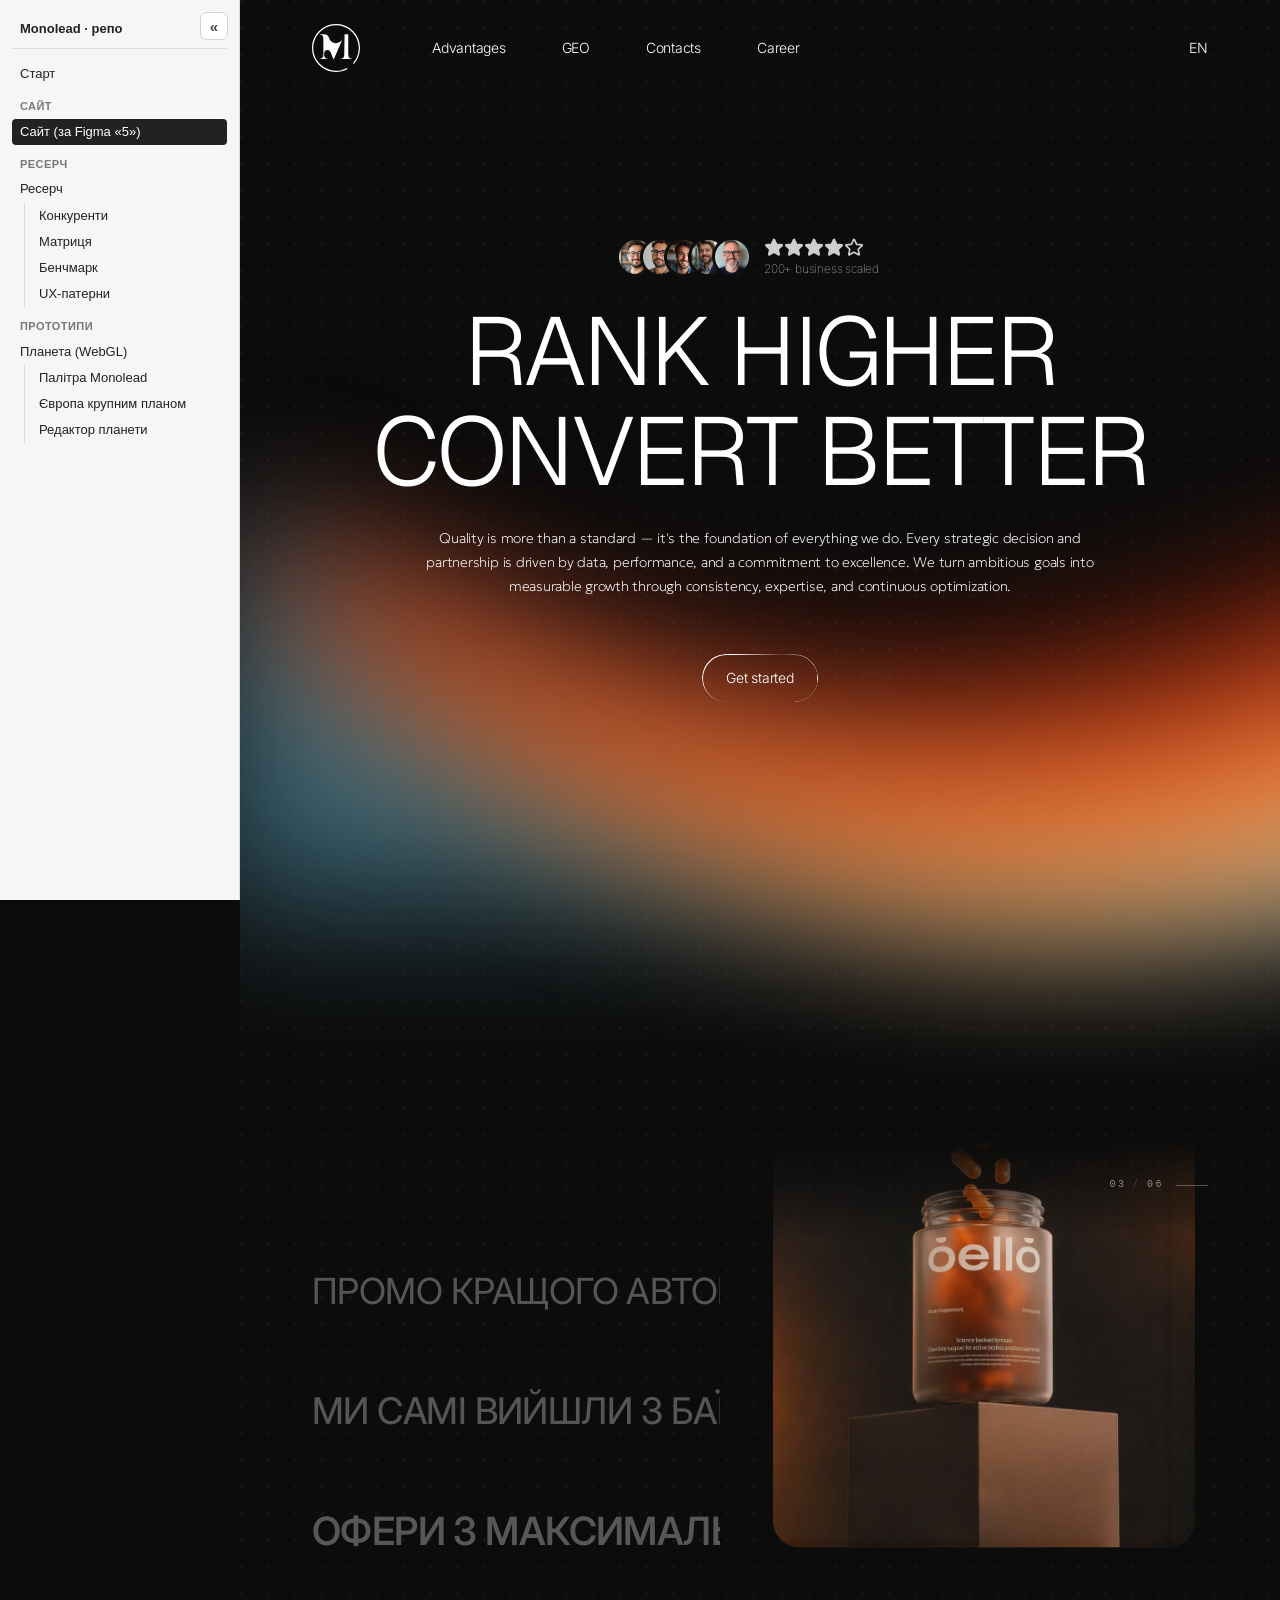
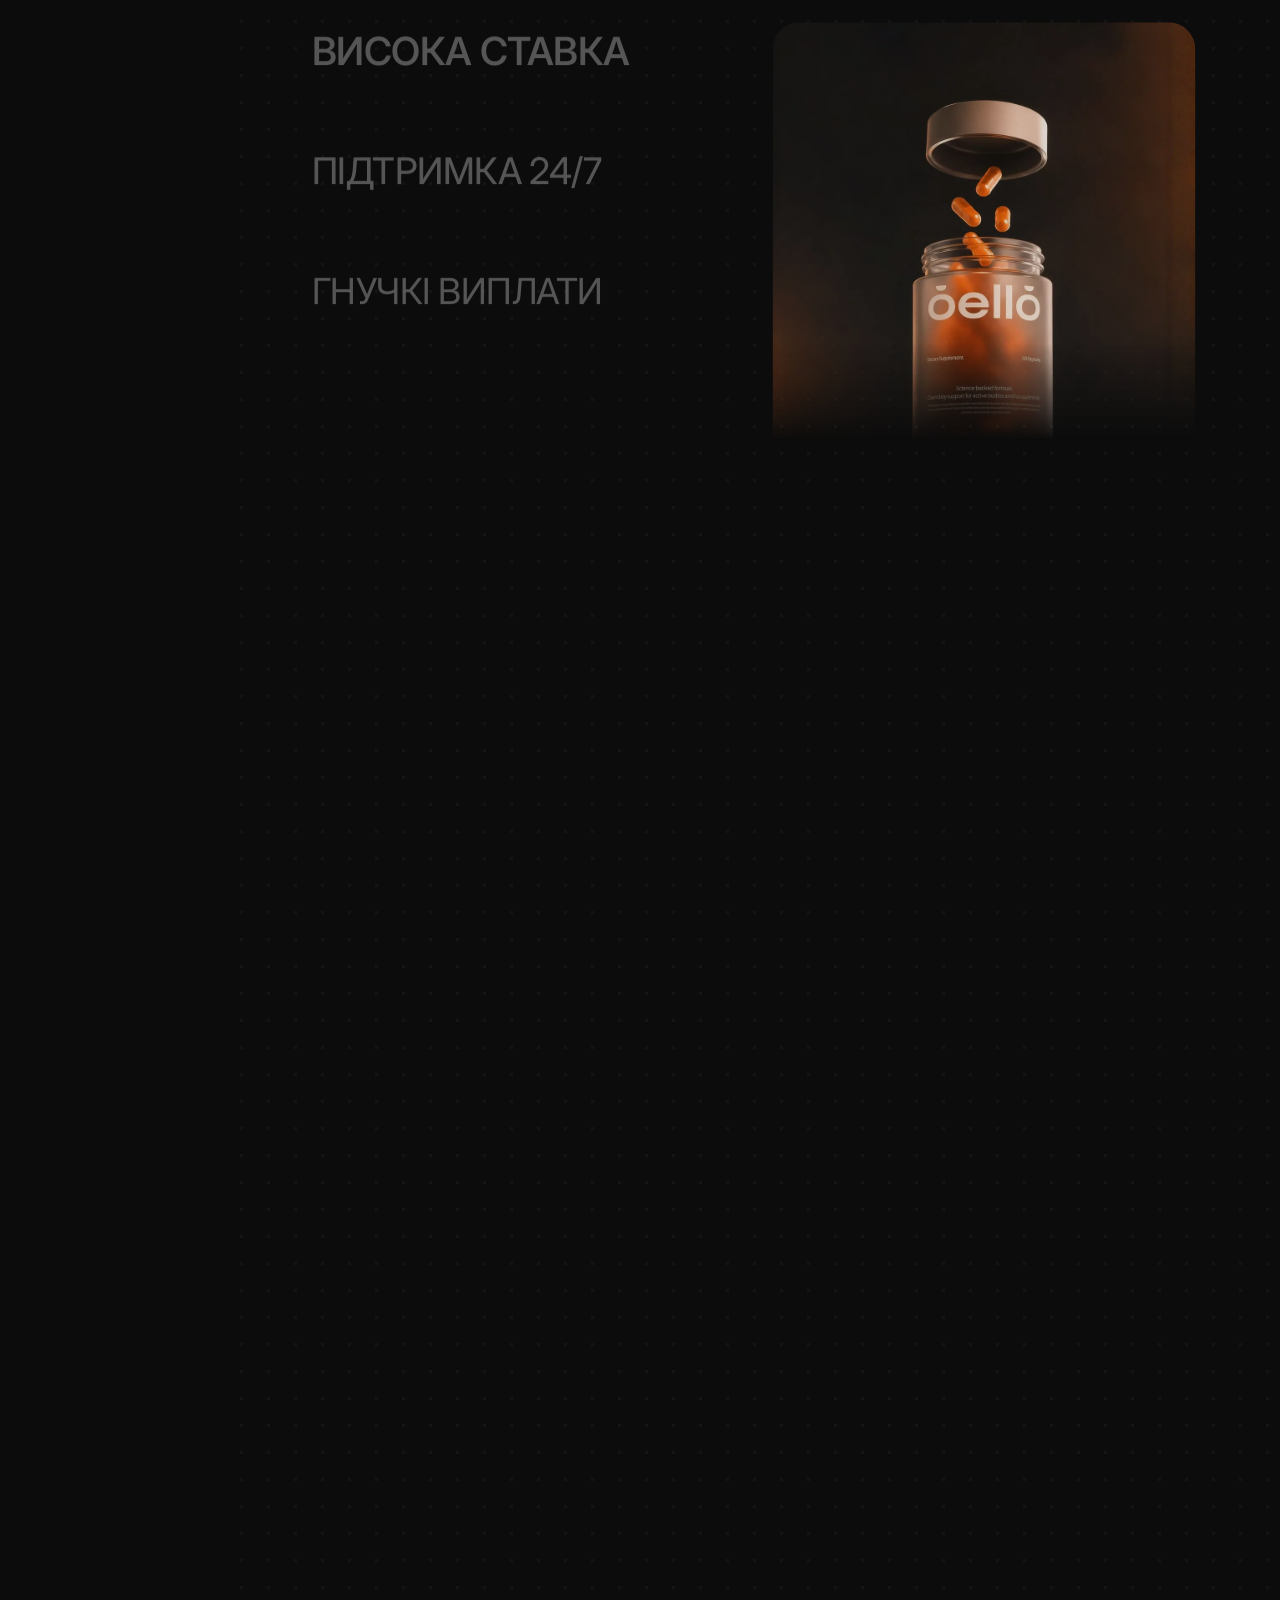
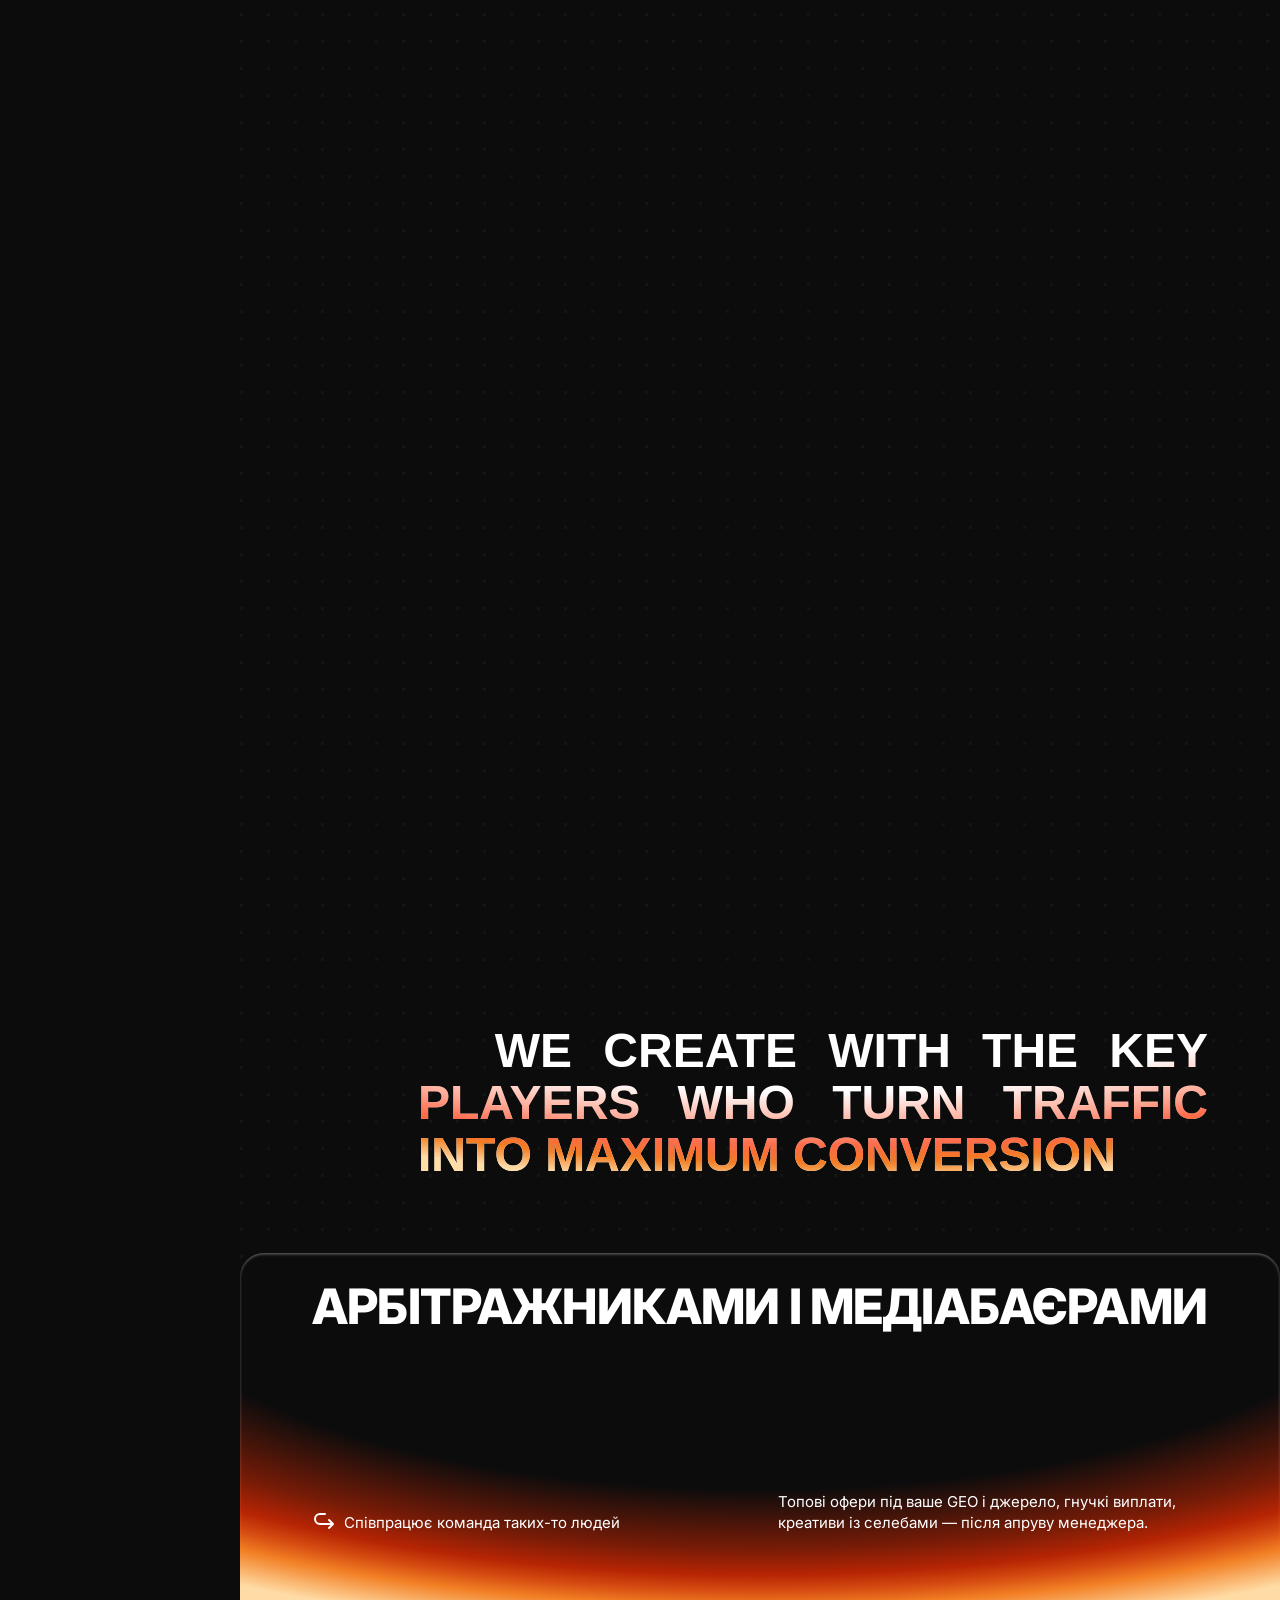
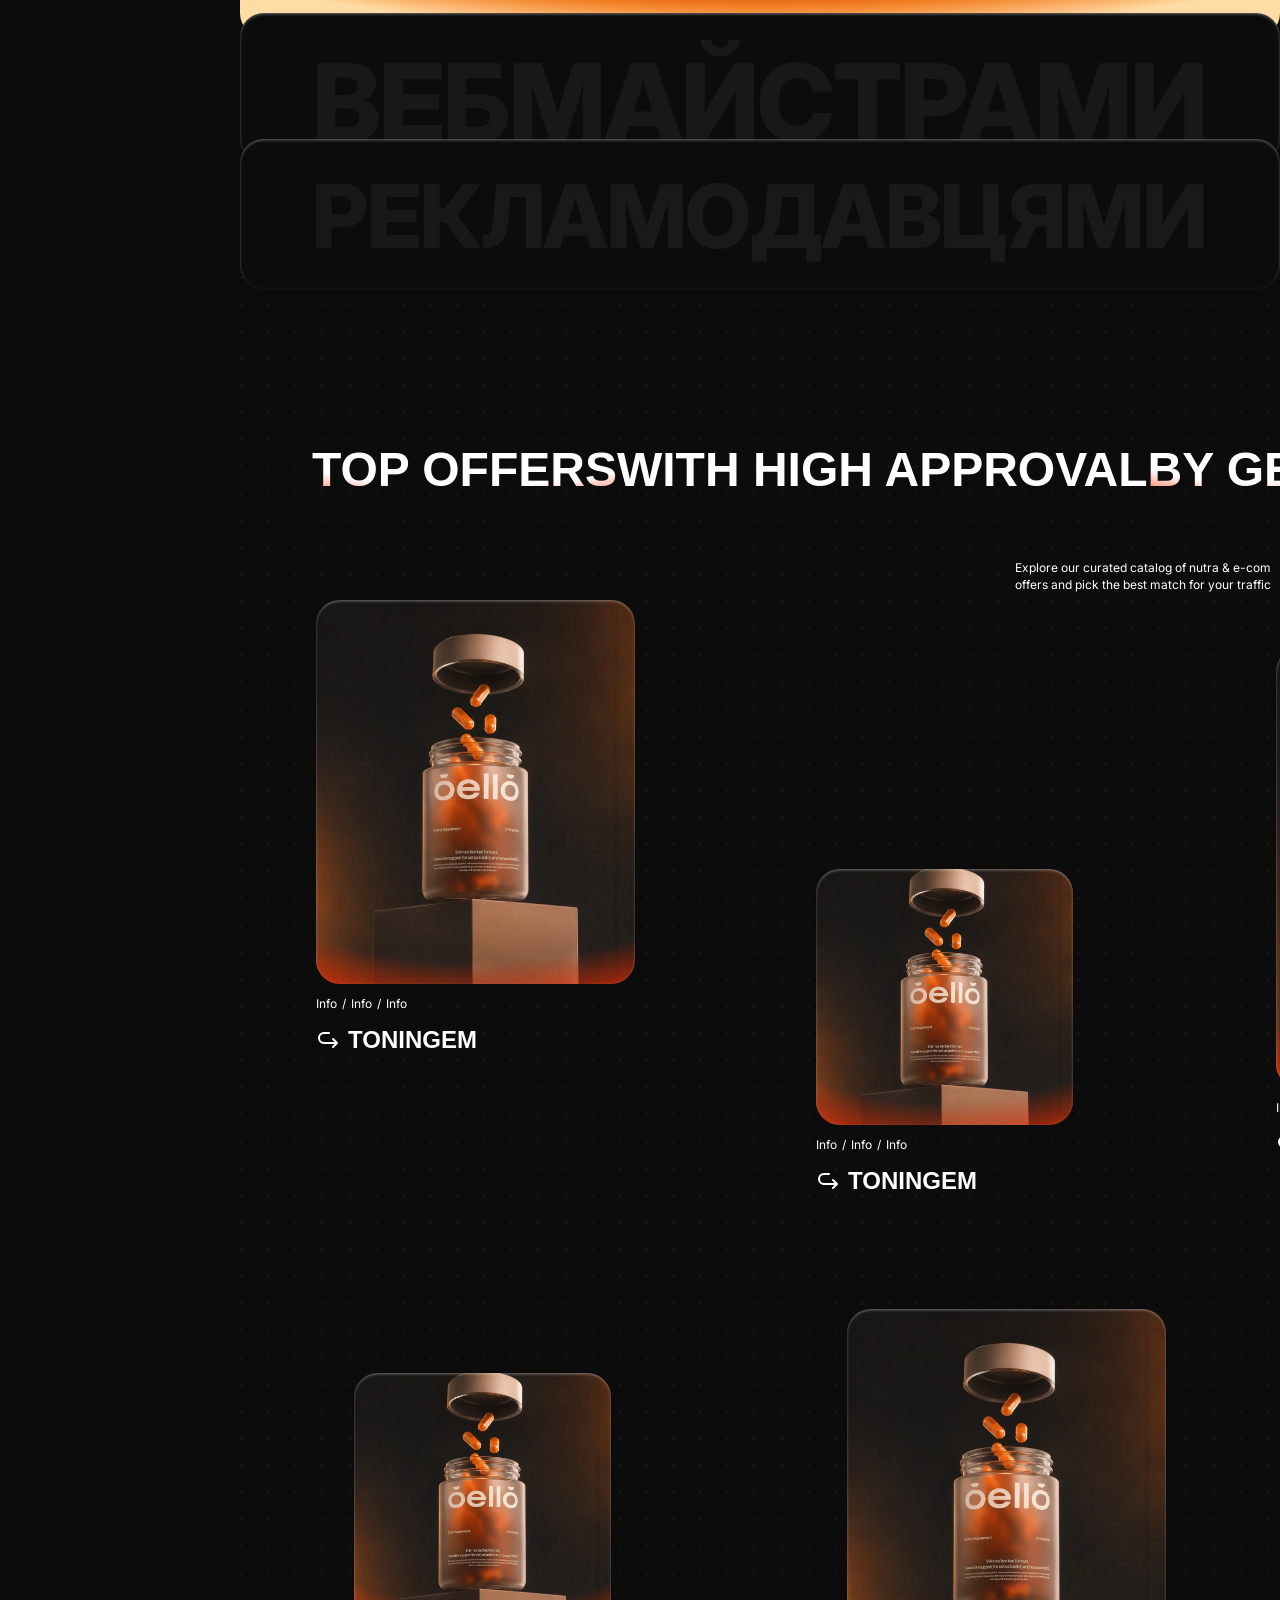
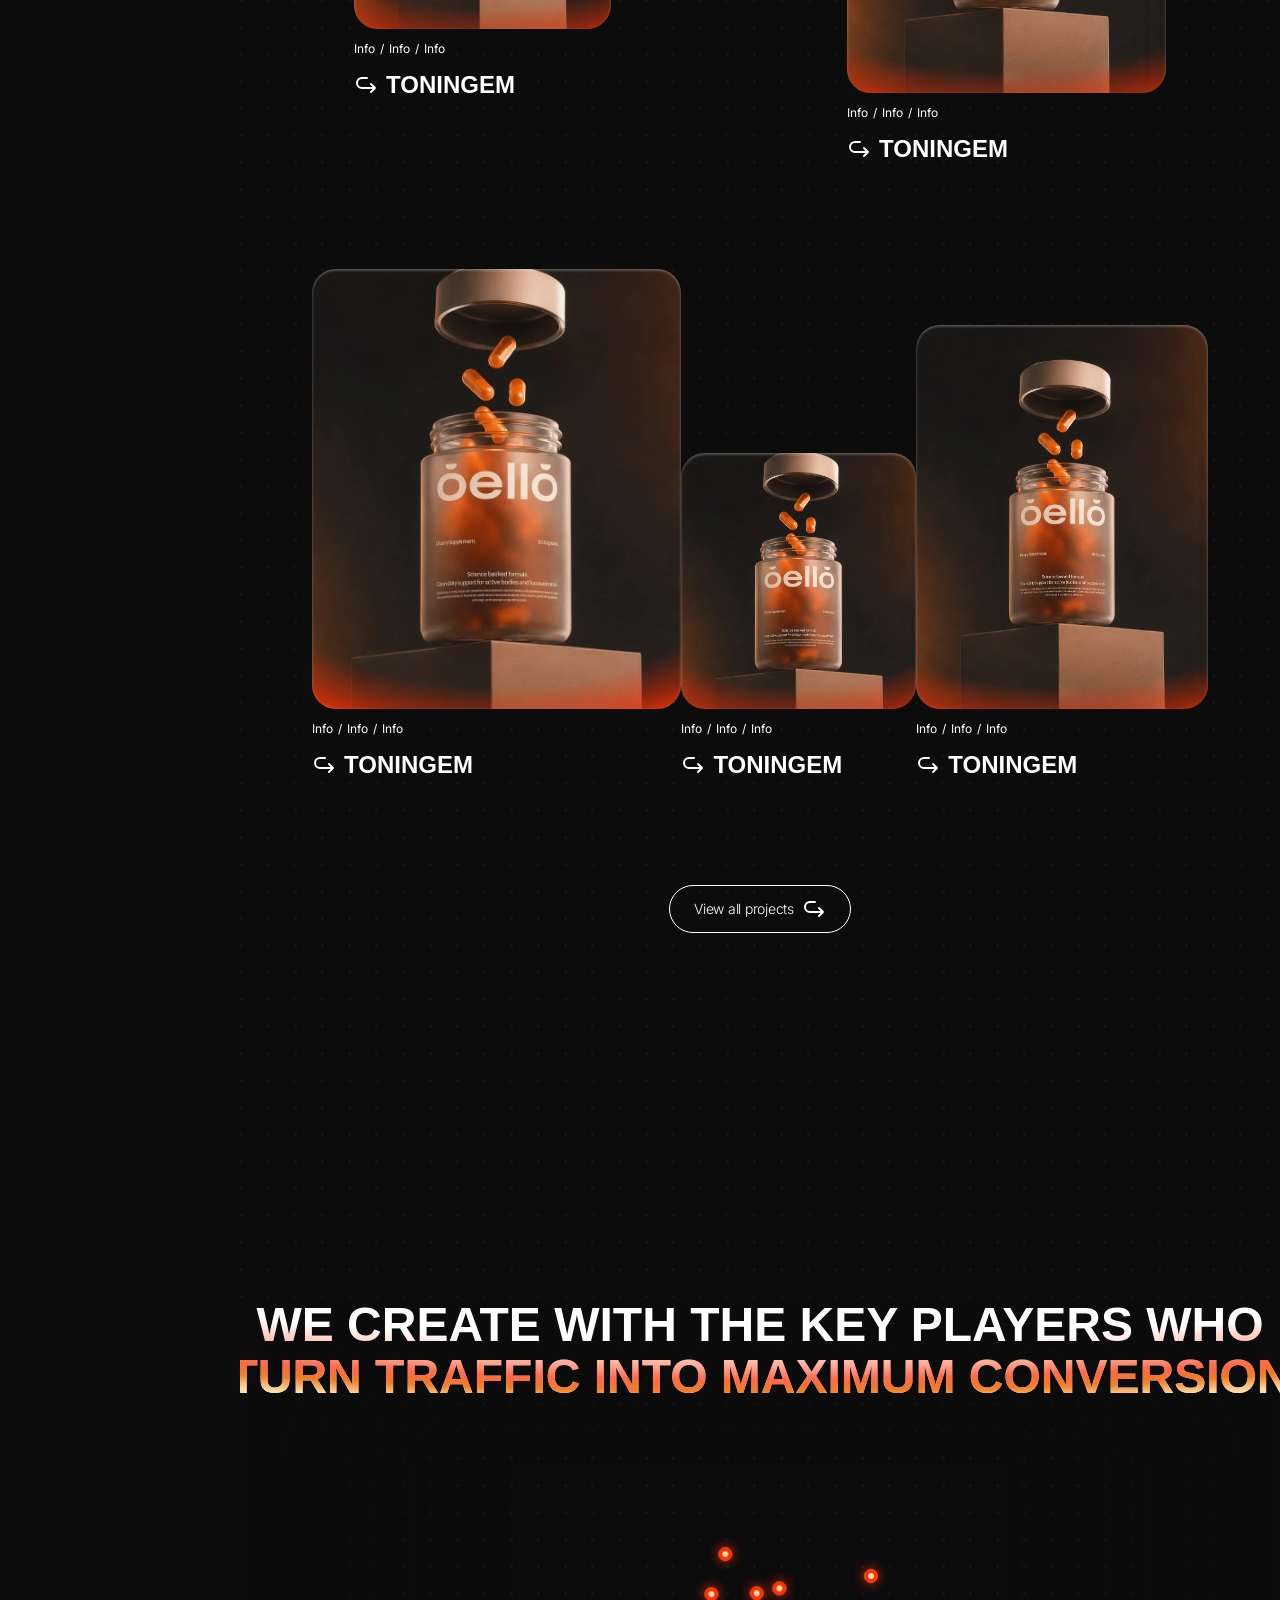
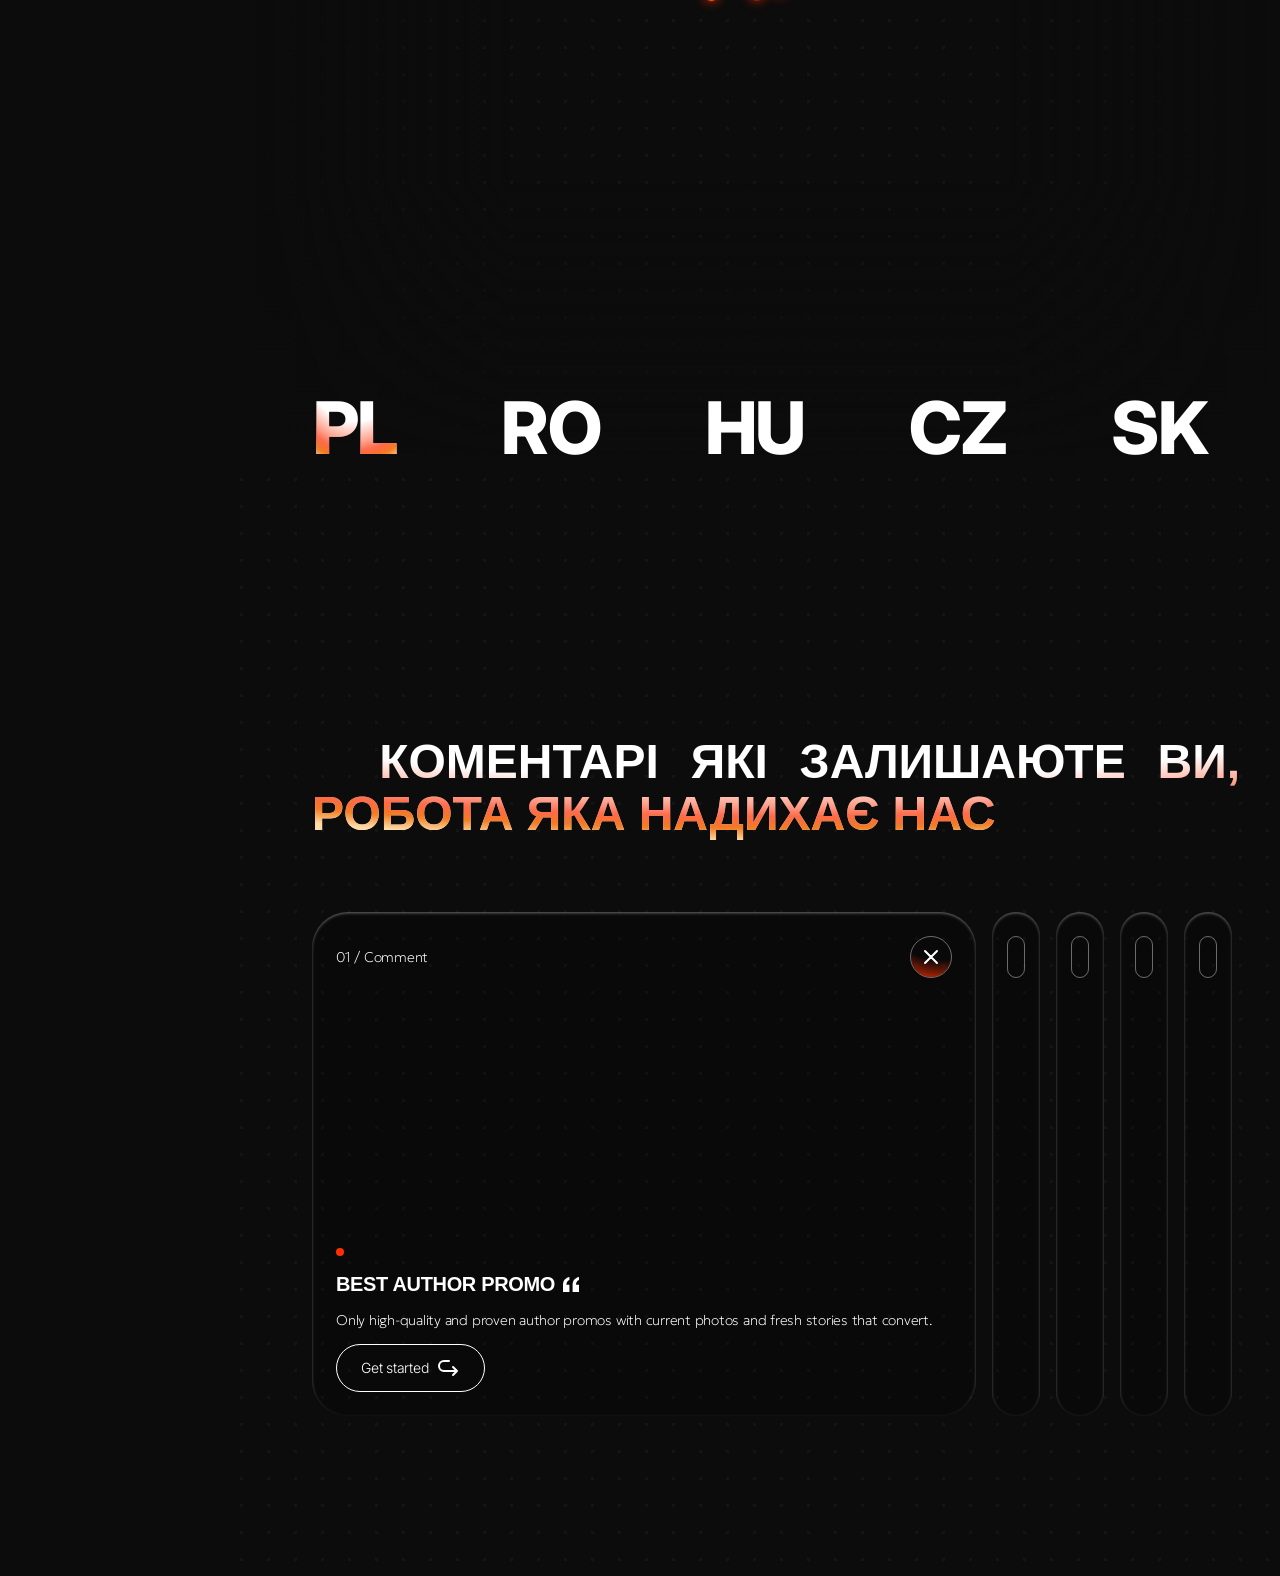
==== commit 73505808: "Hero Get started: glass gradient stroke from Figma (0.5px inside) with rotating shimmer Co-Authored-" ====
--- a/site/index.html
+++ b/site/index.html
@@ -54,7 +54,7 @@
             <h1 id="hero-title" class="liquid" data-lines="Rank higher|convert better" aria-label="Rank higher, convert better">Rank higher<br>convert better</h1>
             <p class="hero__lead">Quality is more than a standard — it's the foundation of everything we do. Every strategic decision and partnership is driven by data, performance, and a commitment to excellence. We turn ambitious goals into measurable growth through consistency, expertise, and continuous optimization.</p>
           </div>
-          <a class="pill" href="https://t.me/Monolead_account" target="_blank" rel="noopener">Get started</a>
+          <a class="pill pill--glass" href="https://t.me/Monolead_account" target="_blank" rel="noopener">Get started</a>
         </div>
       </section>
 
--- a/site/assets/css/site.css
+++ b/site/assets/css/site.css
@@ -58,6 +58,21 @@
 .pill:hover { background: var(--white); color: var(--bg); }
 .pill:hover img { filter: invert(1); }
 .pill img { width: 24px; height: 24px; }
+/* Скляна рамка (Figma 9700:1960): обведення 0.5px всередину, лінійний градієнт білий → rgba(153,153,153,.2) → білий.
+   Кут і позиції стопів перераховані з gradientTransform Figma (134.4°, 19% / 49.3% / 76.3%).
+   Переливання: кут градієнта повільно обертається по колу — світлі місця біжать рамкою. */
+@property --glass-a { syntax: "<angle>"; inherits: false; initial-value: 134.4deg; }
+.pill--glass { position: relative; border: 0; isolation: isolate; }
+.pill--glass::before {
+  content: ""; position: absolute; inset: 0; border-radius: inherit; padding: .5px; pointer-events: none;
+  background: linear-gradient(var(--glass-a), #fff 19%, rgba(153, 153, 153, .2) 49.3%, #fff 76.3%);
+  -webkit-mask: linear-gradient(#000 0 0) content-box, linear-gradient(#000 0 0);
+  -webkit-mask-composite: xor; mask-composite: exclude;
+  animation: glass-spin 6s linear infinite;
+}
+@keyframes glass-spin { to { --glass-a: 494.4deg; } }
+.pill--glass:hover { background: rgba(255, 255, 255, .06); color: var(--white); }
+@media (prefers-reduced-motion: reduce) { .pill--glass::before { animation: none; } }
 
 /* ---------- Хедер ---------- */
 .header { display: flex; align-items: center; justify-content: space-between; padding: 24px var(--pad) 0; }
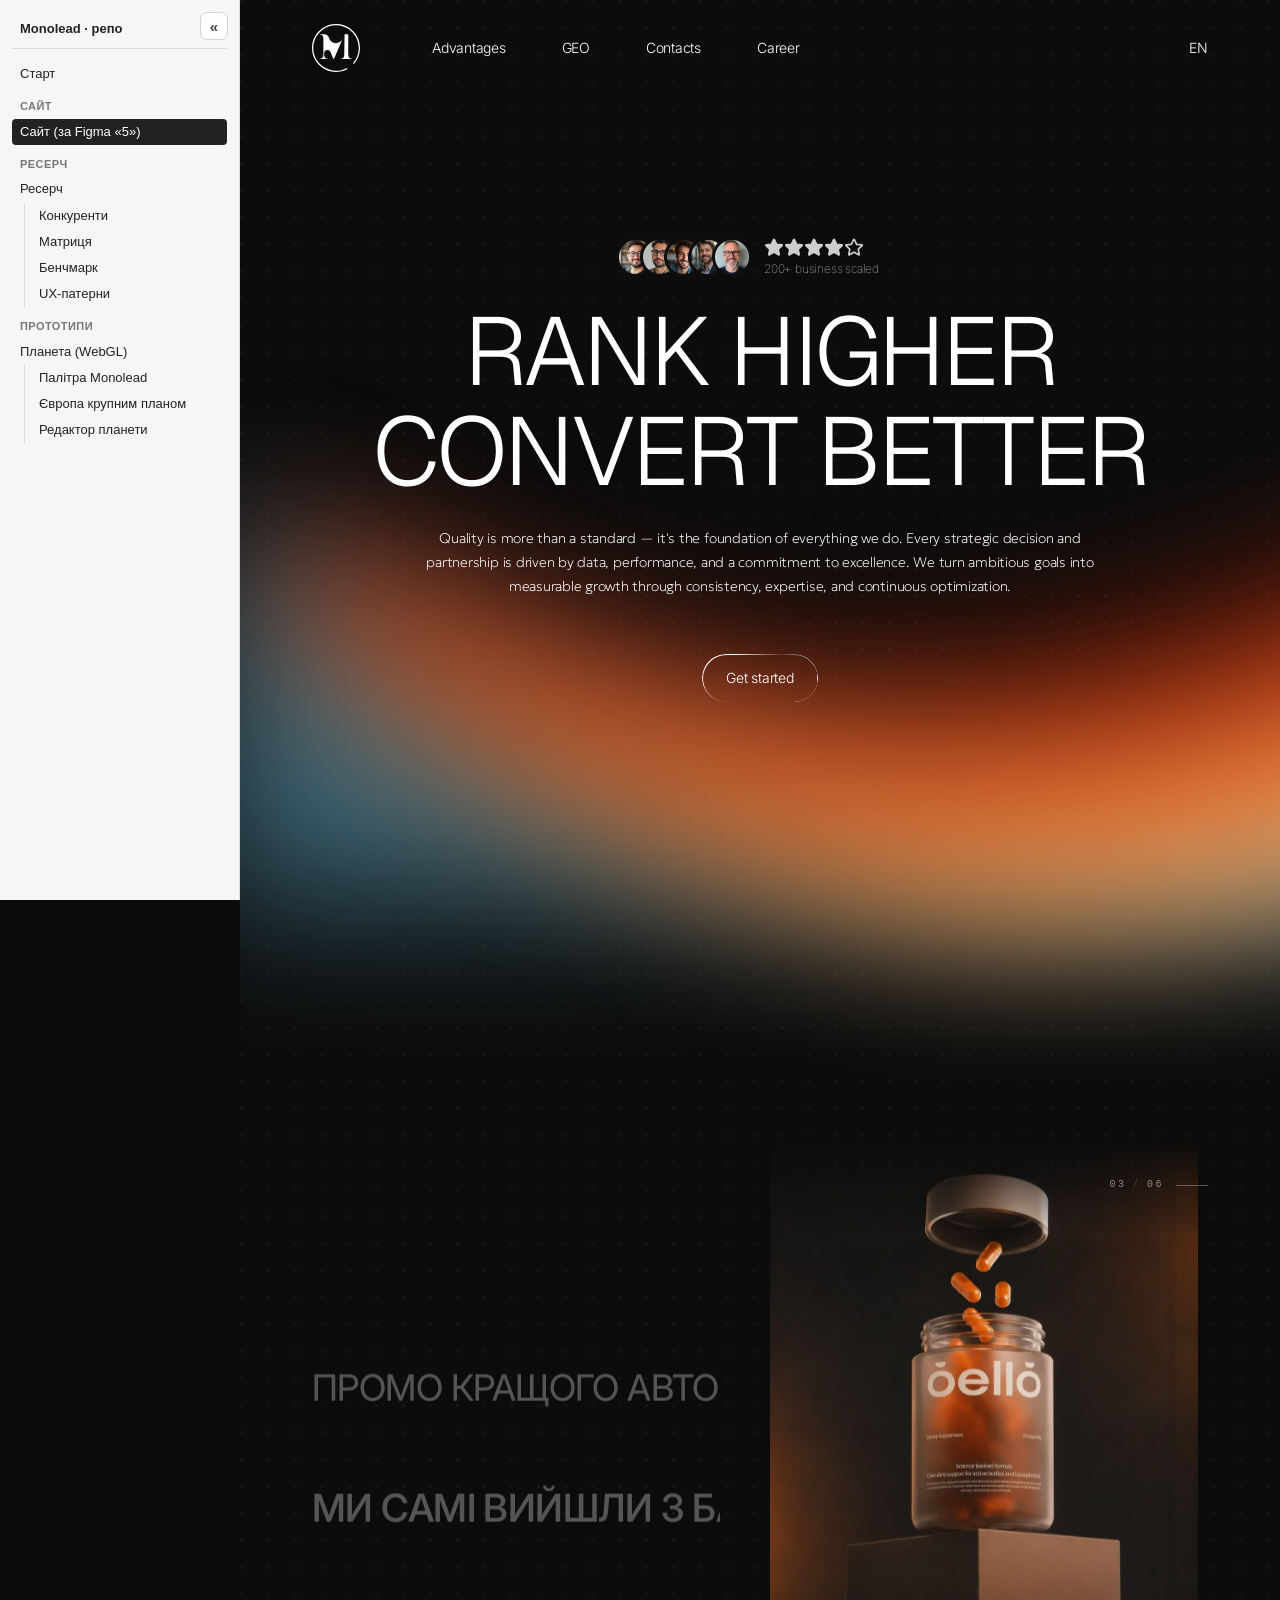
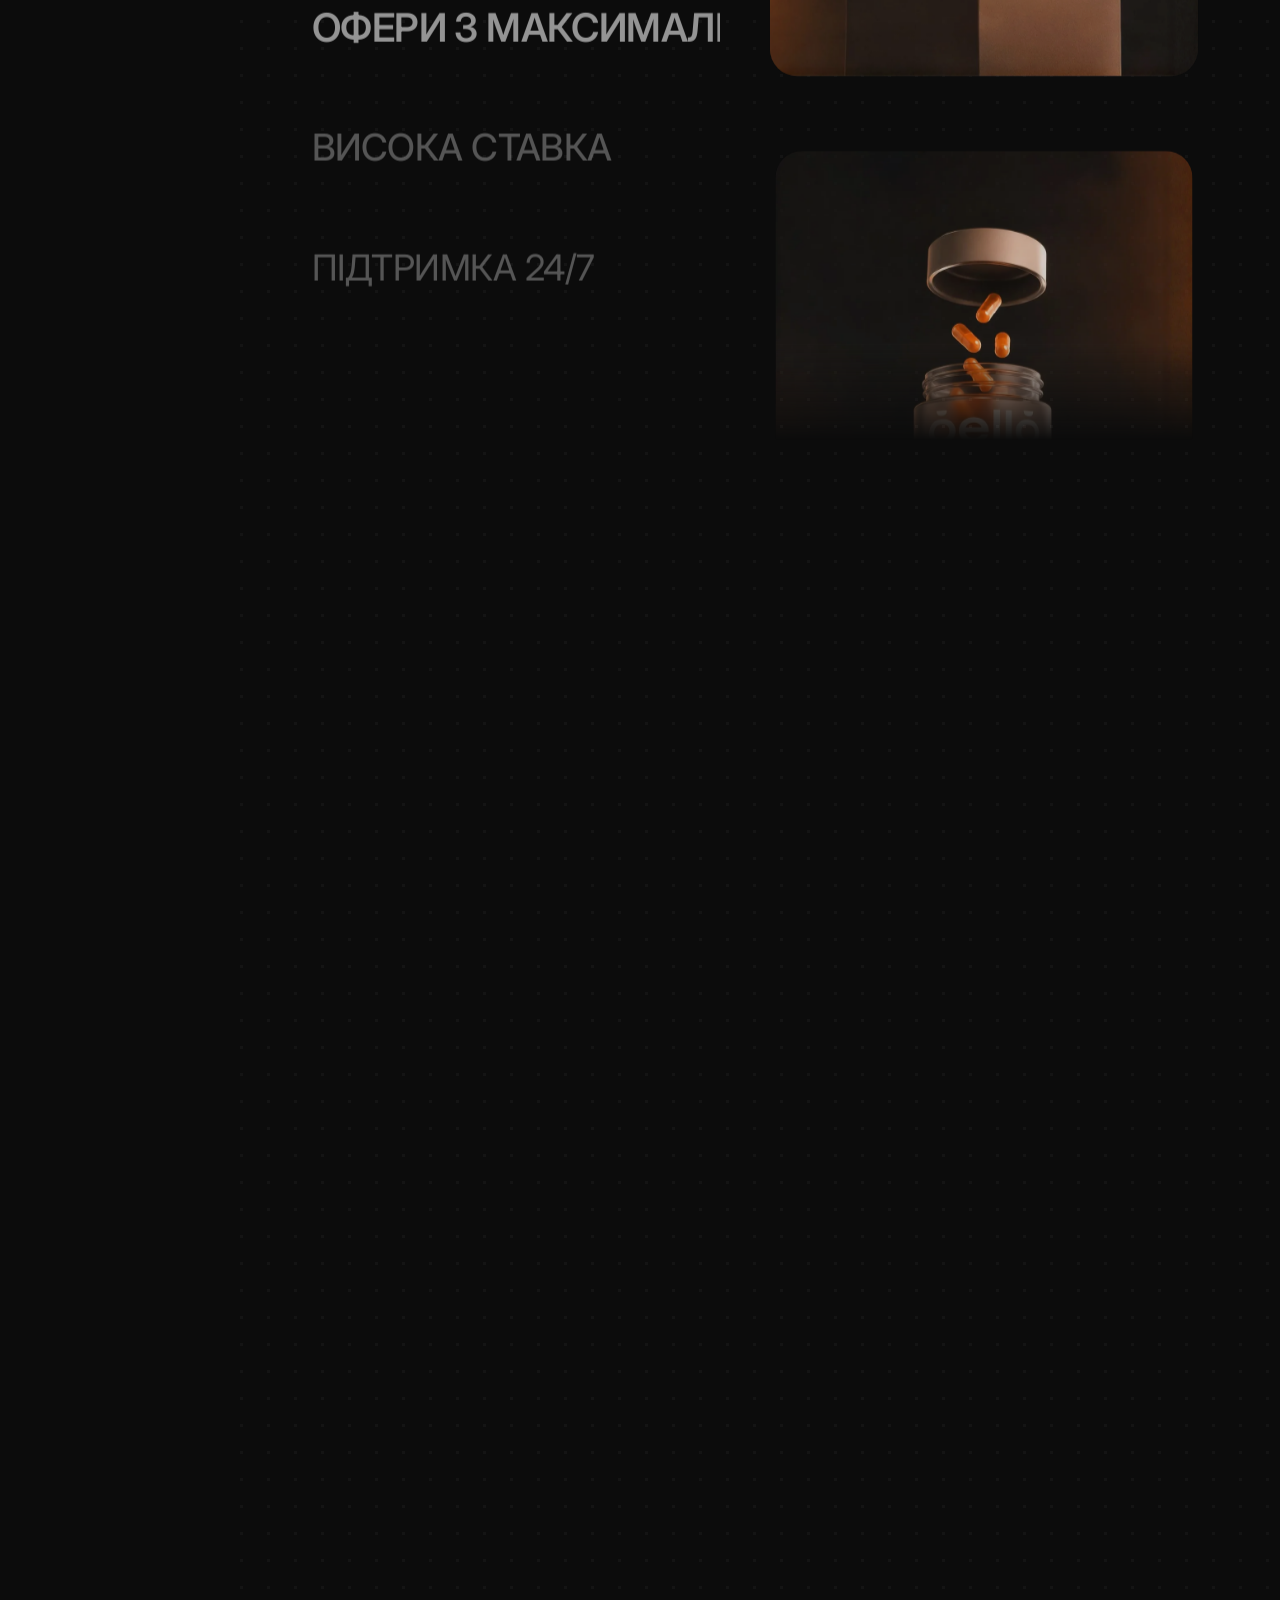
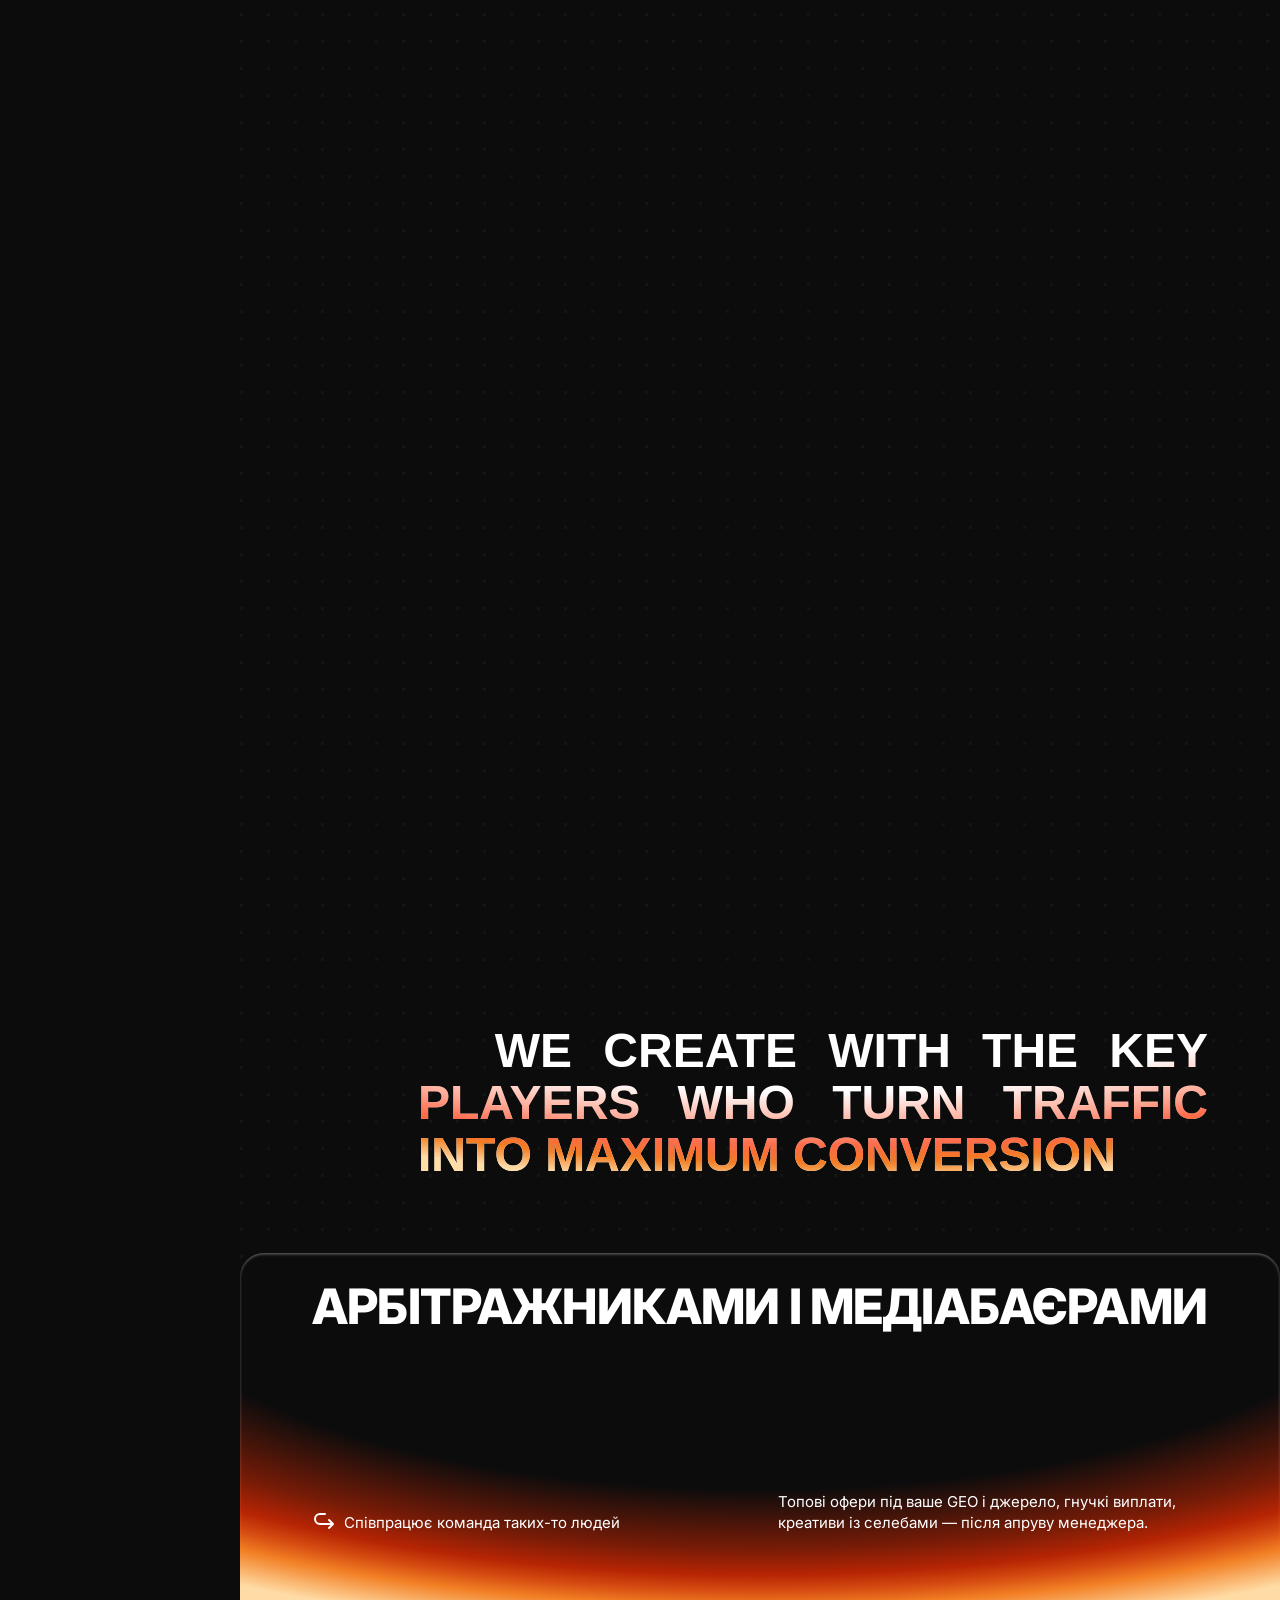
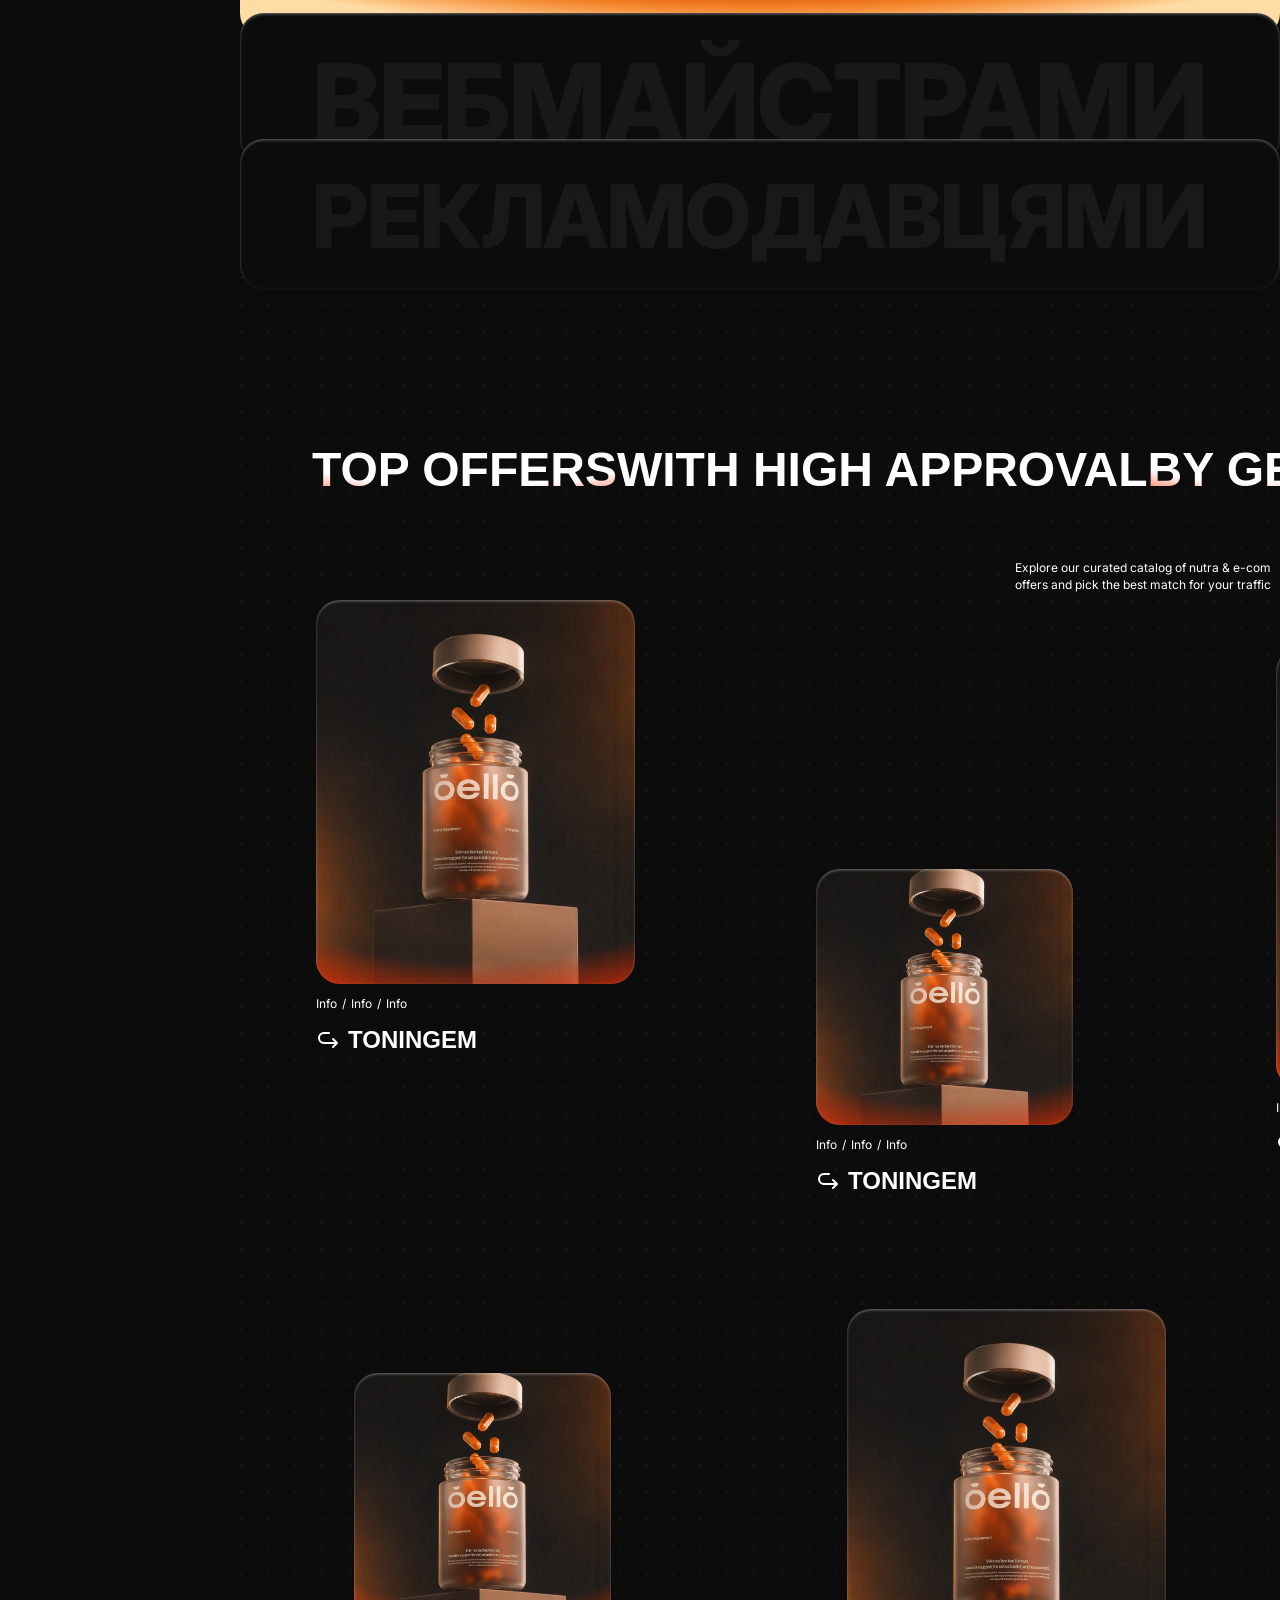
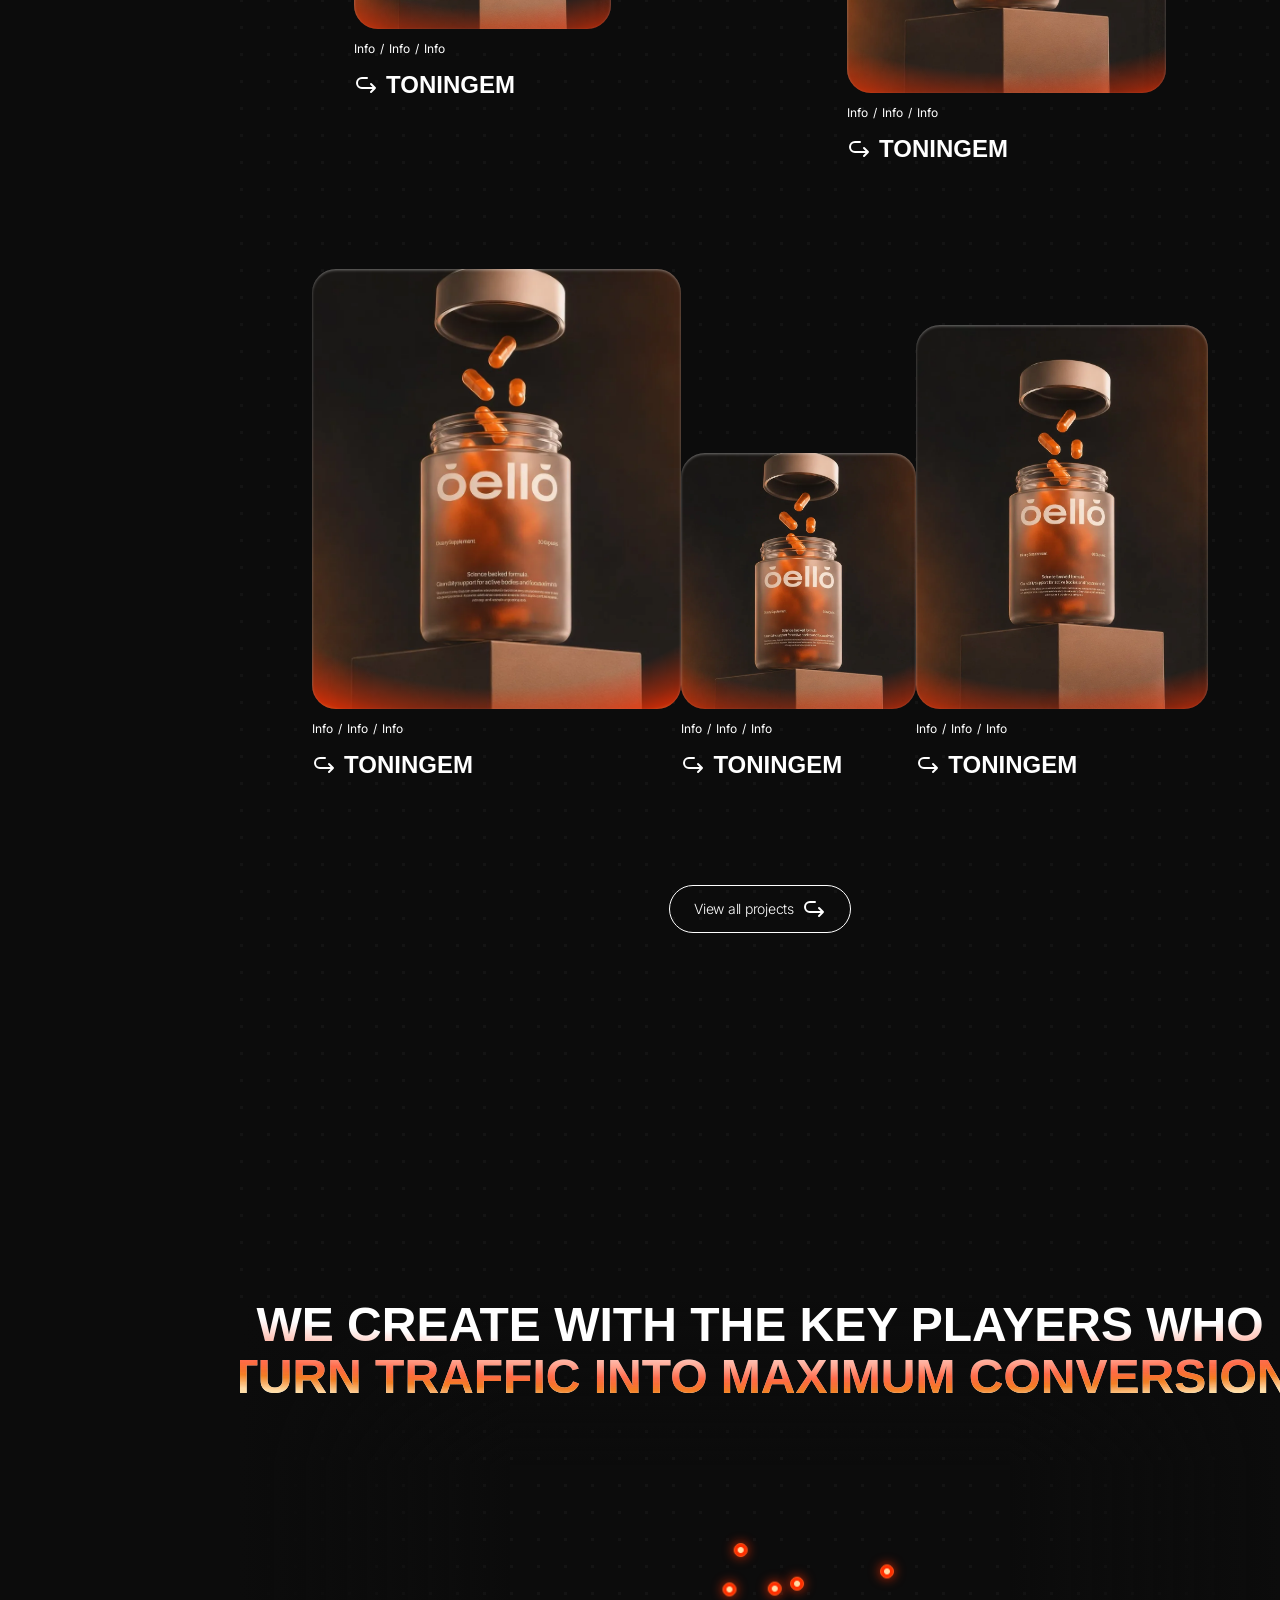
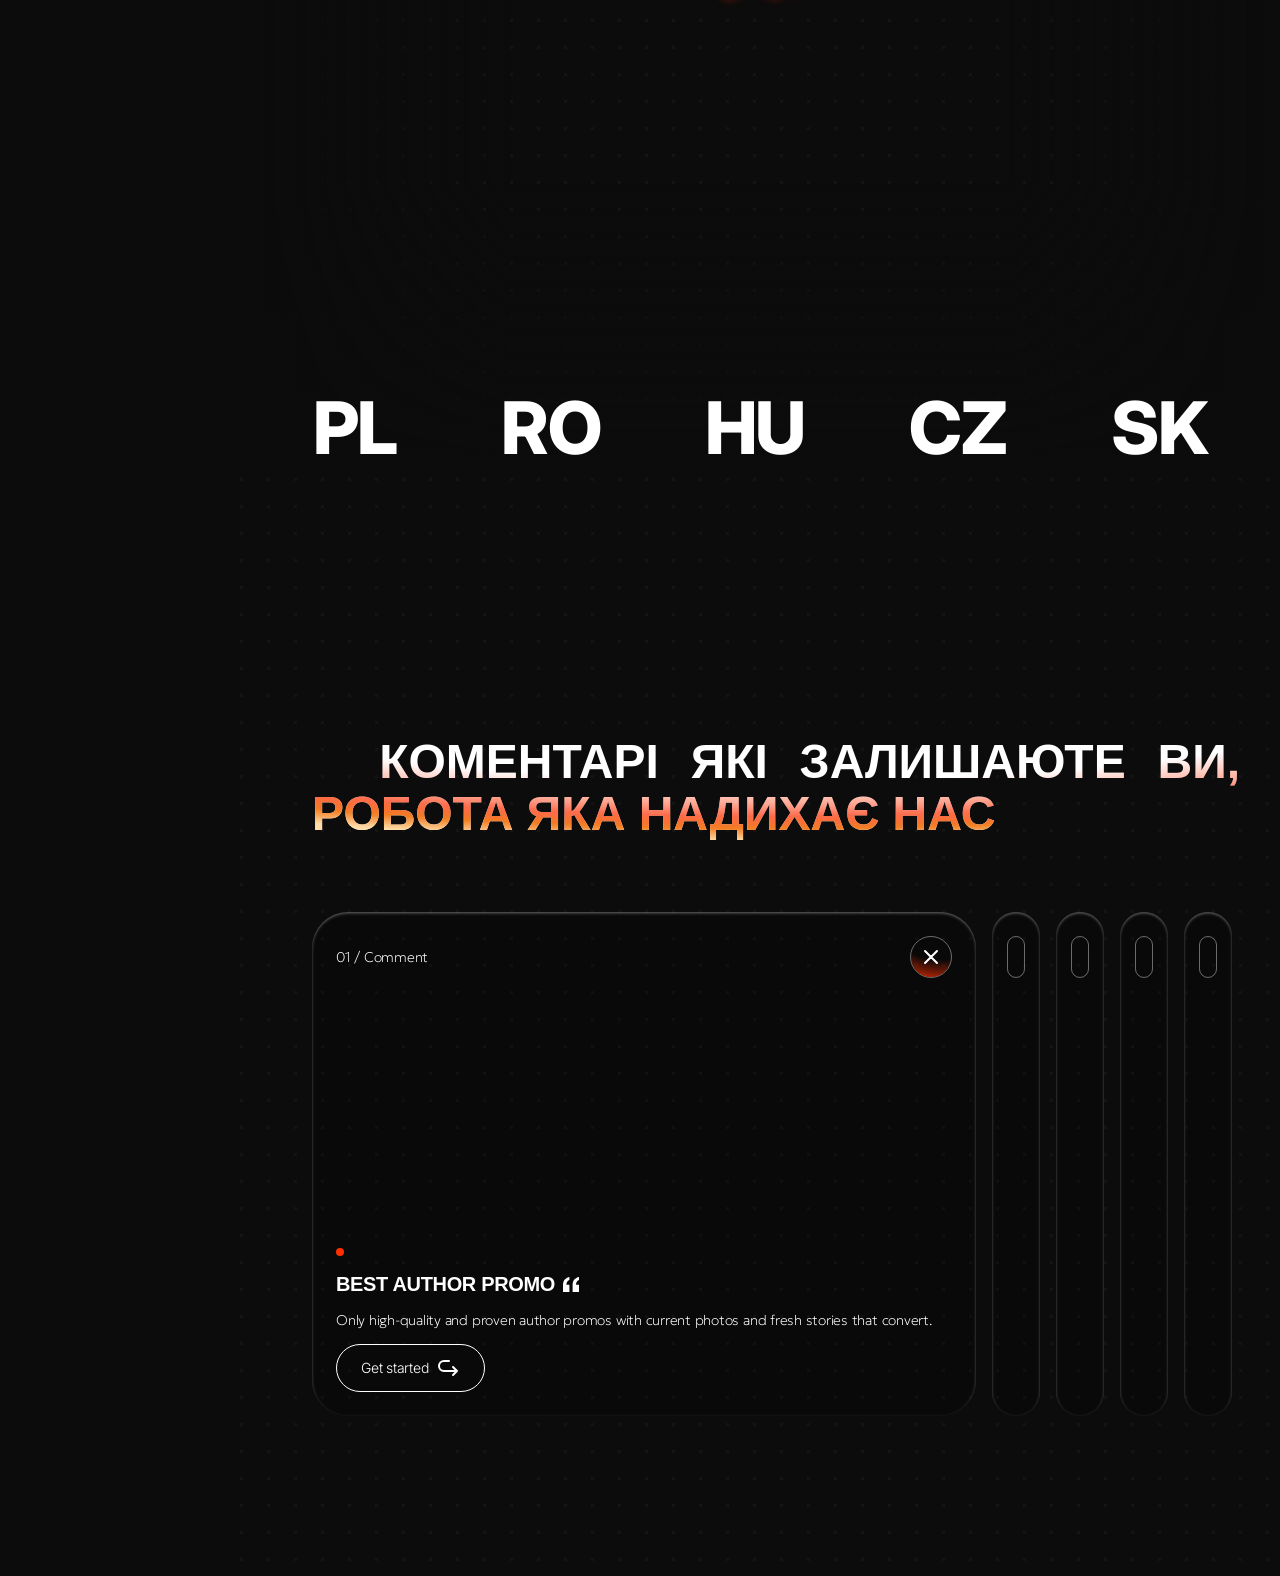
==== commit 9726ca64: "GEO: no countries lit at rest; label and country light up only on hover of label or city dot Co-Auth" ====
--- a/site/index.html
+++ b/site/index.html
@@ -214,7 +214,7 @@
       <section class="geo" id="geo" aria-labelledby="geo-title">
         <h2 class="display grad geo__title" id="geo-title">We create with the key players who turn traffic into maximum conversion</h2>
         <div class="geo__frame">
-          <div class="globe" data-globe data-theme="monolead" data-settings='{"lit":"#c8401a","shade":"#060708","cloud":"#1d3640","rim":"#6fa3b5","dot":"#ffdca6","dotOpacity":1.3,"dotSize":0.75,"dotSoftness":0,"dotJitter":0.25,"dotLift":0.015,"twinkle":0.35,"lightAngle":55,"lightFront":-0.3,"terminator":0.6,"softness":0.35,"cloudAmount":0.35,"cloudDetail":0.1,"cloudTint":0.55,"cloudScale":2.2,"rimStrength":0.85,"rimPower":3.2,"dotDensity":3,"countries":["PL","CZ","SK","HU","RO"],"countryStep":0.12,"highlightIdle":1,"hlColor":"#ff5a1f","borderColor":"#ffd2a0","highlightEase":5,"swayAmp":6,"swayTilt":2,"swayPeriod":16,"size":3.2,"offsetX":-0.079,"offsetY":-2.685,"roll":29.9,"startLon":-23,"tilt":3,"spinSpeed":0,"hoverRadius":0.07,"hoverDrag":0.05,"hoverPush":0,"hoverScatter":0.05,"hoverGlow":1.4,"hoverGrow":1.1,"hoverEase":2.2}'>
+          <div class="globe" data-globe data-theme="monolead" data-settings='{"lit":"#c8401a","shade":"#060708","cloud":"#1d3640","rim":"#6fa3b5","dot":"#ffdca6","dotOpacity":1.3,"dotSize":0.75,"dotSoftness":0,"dotJitter":0.25,"dotLift":0.015,"twinkle":0.35,"lightAngle":55,"lightFront":-0.3,"terminator":0.6,"softness":0.35,"cloudAmount":0.35,"cloudDetail":0.1,"cloudTint":0.55,"cloudScale":2.2,"rimStrength":0.85,"rimPower":3.2,"dotDensity":3,"countries":["PL","CZ","SK","HU","RO"],"countryStep":0.12,"highlightIdle":0,"hlColor":"#ff5a1f","borderColor":"#ffd2a0","highlightEase":5,"swayAmp":6,"swayTilt":2,"swayPeriod":16,"size":3.2,"offsetX":-0.079,"offsetY":-2.685,"roll":29.9,"startLon":-23,"tilt":3,"spinSpeed":0,"hoverRadius":0.07,"hoverDrag":0.05,"hoverPush":0,"hoverScatter":0.05,"hoverGlow":1.4,"hoverGrow":1.1,"hoverEase":2.2}'>
             <canvas aria-hidden="true"></canvas>
             <button class="globe__marker" data-lat="52.23" data-lon="21.01" data-country="PL" aria-label="Польща">+</button>
             <button class="globe__marker" data-lat="50.08" data-lon="14.44" data-country="CZ" aria-label="Чехія">+</button>
@@ -226,7 +226,7 @@
           <div class="geo__fade"></div>
         </div>
         <div class="geo__list" role="group" aria-label="GEO: наведіть, щоб підсвітити країну">
-          <button type="button" class="is-on" data-globe-country="PL" aria-label="Польща">PL</button>
+          <button type="button" data-globe-country="PL" aria-label="Польща">PL</button>
           <button type="button" data-globe-country="RO" aria-label="Румунія">RO</button>
           <button type="button" data-globe-country="HU" aria-label="Угорщина">HU</button>
           <button type="button" data-globe-country="CZ" aria-label="Чехія">CZ</button>
--- a/site/assets/css/site.css
+++ b/site/assets/css/site.css
@@ -230,7 +230,7 @@
   background-image: url("../img/text-gradient.webp"), linear-gradient(#fff, #fff);
   background-repeat: no-repeat, repeat; background-size: 108.36% 150.81%, auto; background-position: 49.46% 98.1%, 0 0;
 }
-.geo__list:hover button:not(.is-on) { opacity: .5; }
+.geo__list:has(.is-on) button:not(.is-on) { opacity: .5; }
 .globe--fallback { background: url("../img/planet.webp") 0 0 / 100% auto no-repeat; }
 
 /* ---------- Коментарі ---------- */
